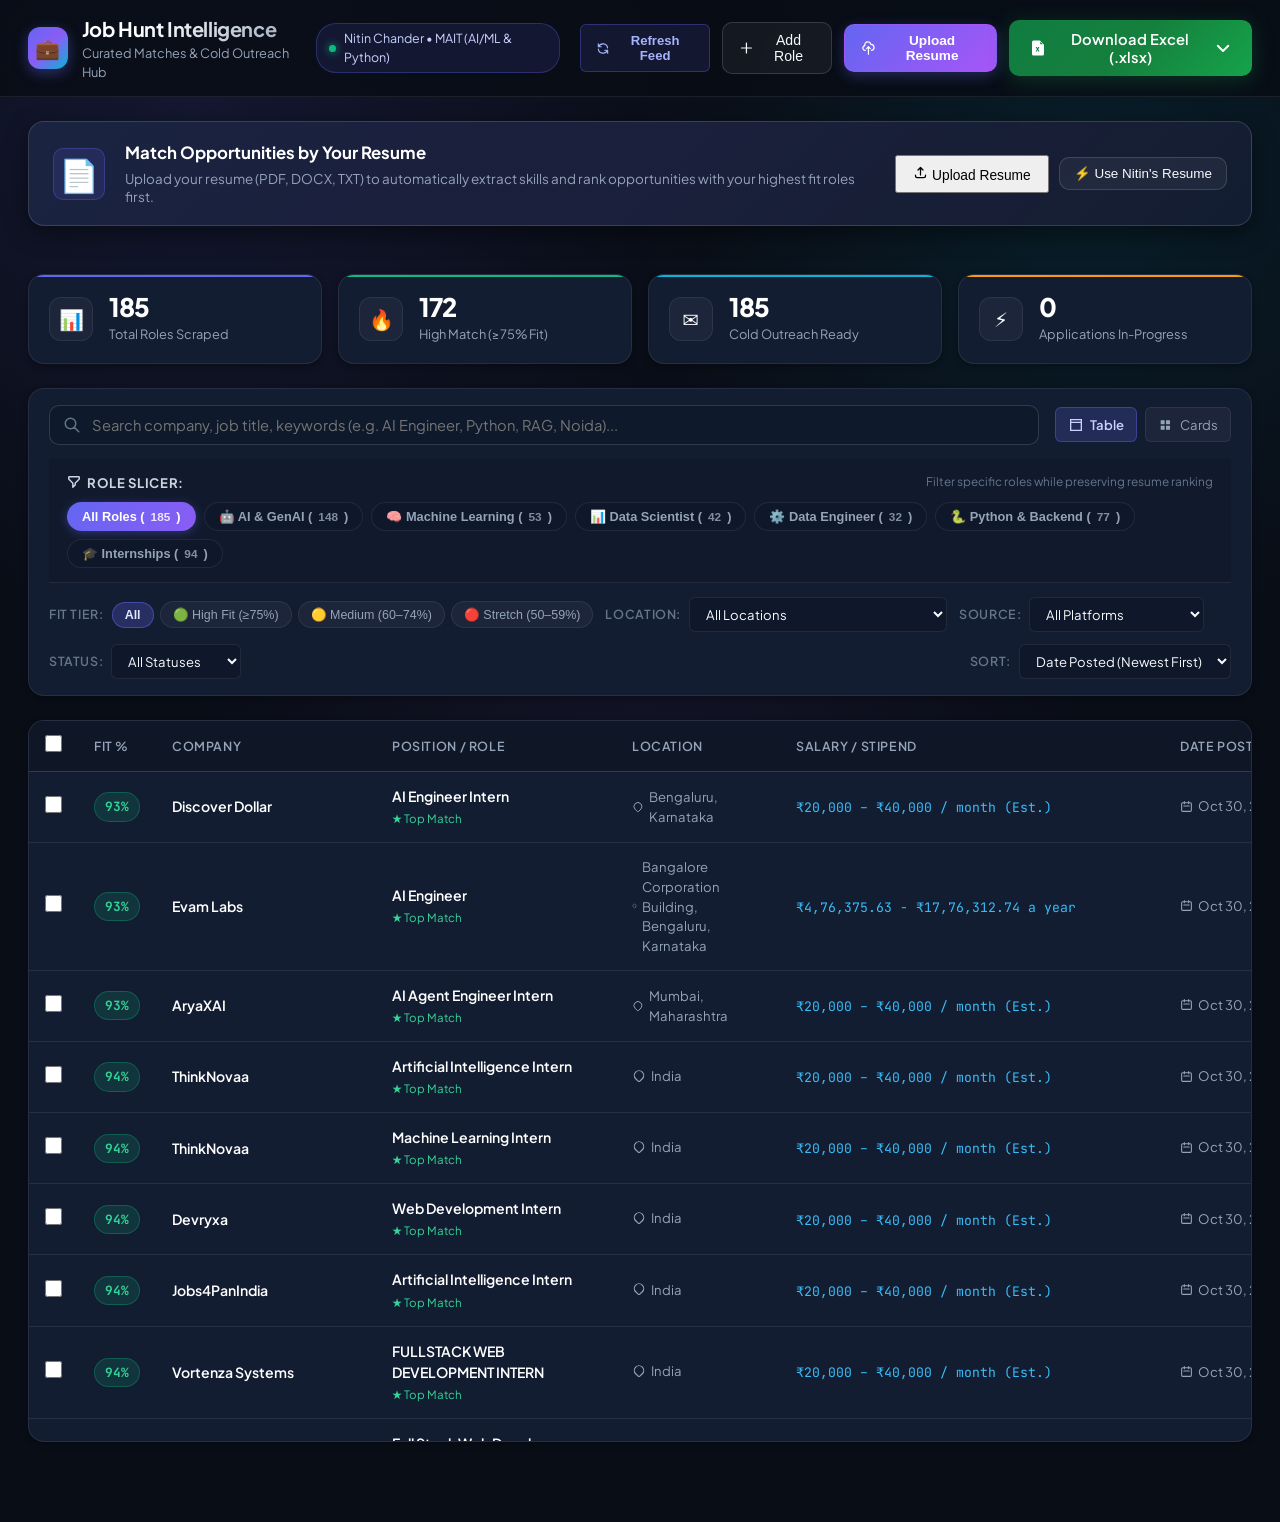
==== index.html @ 85d5dcd0 "Initial commit: Job Hunt Intelligence & Auto-Apply Platform with resume match ranking, multi-platfor" ====
<!DOCTYPE html>
<html lang="en">
<head>
  <meta charset="UTF-8">
  <meta name="viewport" content="width=device-width, initial-scale=1.0">
  <title>Job Hunt Intelligence & Company Excel Exporter | Nitin Chander</title>
  <meta name="description" content="AI-curated job application dashboard with personalized cold emails and one-click Excel (.xlsx) export.">
  <link rel="preconnect" href="https://fonts.googleapis.com">
  <link rel="preconnect" href="https://fonts.gstatic.com" crossorigin>
  <link href="https://fonts.googleapis.com/css2?family=JetBrains+Mono:wght@400;500;600&family=Plus+Jakarta+Sans:wght@400;500;600;700;800&display=swap" rel="stylesheet">
  <link rel="stylesheet" href="styles.css">
  <!-- Local SheetJS with CDN Fallback -->
  <script src="xlsx.full.min.js"></script>
  <script>
    if (typeof XLSX === 'undefined') {
      document.write('<script src="https://cdn.jsdelivr.net/npm/xlsx@0.18.5/dist/xlsx.full.min.js"><\/script>');
    }
  </script>
</head>
<body>

  <!-- Top App Navigation Bar -->
  <header class="app-header">
    <div class="header-container">
      <div class="brand-section">
        <div class="logo-icon">💼</div>
        <div class="brand-text">
          <h1>Job Hunt Intelligence</h1>
          <div class="brand-subtitle">Curated Matches & Cold Outreach Hub</div>
        </div>
        <div class="candidate-pill">
          <span class="dot"></span>
          <span>Nitin Chander • MAIT (AI/ML & Python)</span>
        </div>
      </div>

      <div class="header-actions">
        <!-- Live Refresh / Fetch New Jobs Button -->
        <button id="btnRefreshJobs" class="btn-refresh" title="Sync latest active jobs from LinkedIn, Indeed & Naukri">
          <svg width="15" height="15" viewBox="0 0 24 24" fill="none" stroke="currentColor" stroke-width="2">
            <path stroke-linecap="round" stroke-linejoin="round" d="M4 4v5h.582m15.356 2A8.001 8.001 0 004.582 9m0 0H9m11 11v-5h-.581m0 0a8.003 8.003 0 01-15.357-2m15.357 2H15" />
          </svg>
          <span>Refresh Feed</span>
        </button>

        <!-- Add New Company Button -->
        <button id="btnAddCompany" class="btn-secondary" title="Add a custom company to track">
          <svg width="16" height="16" fill="none" viewBox="0 0 24 24" stroke="currentColor">
            <path stroke-linecap="round" stroke-linejoin="round" stroke-width="2" d="M12 4v16m8-8H4"/>
          </svg>
          Add Role
        </button>

        <!-- Upload Resume Button -->
        <button id="btnHeaderUploadResume" class="btn-resume-upload" title="Upload your resume to rank opportunities by fit">
          <svg width="16" height="16" fill="none" viewBox="0 0 24 24" stroke="currentColor">
            <path stroke-linecap="round" stroke-linejoin="round" stroke-width="2" d="M7 16a4 4 0 01-.88-7.903A5 5 0 1115.9 6L16 6a5 5 0 011 9.9M15 13l-3-3m0 0l-3 3m3-3v12"/>
          </svg>
          <span>Upload Resume</span>
        </button>
        <input type="file" id="resumeFileInput" accept=".pdf,.docx,.txt" style="display: none;">

        <!-- Excel Export Dropdown Action -->
        <div class="dropdown-wrapper">
          <button id="btnExcelMain" class="btn-excel" title="Download company details in Excel">
            <svg viewBox="0 0 24 24" fill="currentColor">
              <path d="M14.5 2H6a2 2 0 0 0-2 2v16a2 2 0 0 0 2 2h12a2 2 0 0 0 2-2V7.5L14.5 2zM15 8V3.5L18.5 7H15v1zm-2.8 5.5l1.8 3h-1.6l-1-1.8-1 1.8H8.8l1.8-3-1.7-2.9h1.6l.9 1.7.9-1.7h1.6l-1.6 2.9z"/>
            </svg>
            <span>Download Excel (.xlsx)</span>
            <svg width="14" height="14" viewBox="0 0 24 24" fill="none" stroke="currentColor" stroke-width="2.5">
              <path stroke-linecap="round" stroke-linejoin="round" d="M19 9l-7 7-7-7"/>
            </svg>
          </button>
          <div id="exportDropdown" class="dropdown-menu">
            <button class="dropdown-item excel-item" id="exportAllExcel">
              <svg width="16" height="16" fill="#107c41" viewBox="0 0 24 24"><path d="M19 3H5c-1.1 0-2 .9-2 2v14c0 1.1.9 2 2 2h14c1.1 0 2-.9 2-2V5c0-1.1-.9-2-2-2zm-5 14H7v-2h7v2zm3-4H7v-2h10v2zm0-4H7V7h10v2z"/></svg>
              <span>Export All Companies (<strong id="dropdownAllCount">0</strong>)</span>
            </button>
            <button class="dropdown-item excel-item" id="exportFilteredExcel">
              <svg width="16" height="16" fill="#107c41" viewBox="0 0 24 24"><path d="M10 18h4v-2h-4v2zM3 6v2h18V6H3zm3 7h12v-2H6v2z"/></svg>
              <span>Export Filtered Results (<strong id="dropdownFilteredCount">0</strong>)</span>
            </button>
            <button class="dropdown-item excel-item" id="exportSelectedExcel" disabled style="opacity: 0.6;">
              <svg width="16" height="16" fill="#107c41" viewBox="0 0 24 24"><path d="M19 3H5c-1.1 0-2 .9-2 2v14c0 1.1.9 2 2 2h14c1.1 0 2-.9 2-2V5c0-1.1-.9-2-2-2zm-9 14l-5-5 1.41-1.41L10 14.17l7.59-7.59L19 8l-9 9z"/></svg>
              <span>Export Selected Rows (<strong id="dropdownSelectedCount">0</strong>)</span>
            </button>
            <div class="dropdown-divider"></div>
            <button class="dropdown-item" id="exportCsv">
              <svg width="16" height="16" fill="currentColor" viewBox="0 0 24 24"><path d="M14 2H6c-1.1 0-1.99.9-1.99 2L4 20c0 1.1.89 2 1.99 2H18c1.1 0 2-.9 2-2V8l-6-6zm2 16H8v-2h8v2zm0-4H8v-2h8v2zm-3-5V3.5L18.5 9H13z"/></svg>
              <span>Download CSV File (.csv)</span>
            </button>
            <button class="dropdown-item" id="copyJsonData">
              <svg width="16" height="16" fill="currentColor" viewBox="0 0 24 24"><path d="M16 1H4c-1.1 0-2 .9-2 2v14h2V3h12V1zm3 4H8c-1.1 0-2 .9-2 2v14c0 1.1.9 2 2 2h11c1.1 0 2-.9 2-2V7c0-1.1-.9-2-2-2zm0 16H8V7h11v14z"/></svg>
              <span>Copy Data as JSON</span>
            </button>
          </div>
        </div>
      </div>
    </div>
  </header>

  <!-- Main App Content -->
  <main class="main-container">

    <!-- Resume Match Hub & Ranking Card -->
    <section class="resume-hub-card" id="resumeHubCard">
      <!-- Inactive State -->
      <div class="resume-hub-inactive" id="resumeHubInactive">
        <div class="resume-hub-icon">📄</div>
        <div class="resume-hub-content">
          <div class="resume-hub-title">Match Opportunities by Your Resume</div>
          <div class="resume-hub-desc">Upload your resume (PDF, DOCX, TXT) to automatically extract skills and rank opportunities with your highest fit roles first.</div>
        </div>
        <div class="resume-hub-actions">
          <button id="btnHubUploadResume" class="btn-primary" style="padding: 8px 16px; font-size: 0.86rem;">
            <svg width="15" height="15" fill="none" viewBox="0 0 24 24" stroke="currentColor"><path stroke-linecap="round" stroke-linejoin="round" stroke-width="2" d="M4 16v1a3 3 0 003 3h10a3 3 0 003-3v-1m-4-8l-4-4m0 0L8 8m4-4v12"/></svg>
            <span>Upload Resume</span>
          </button>
          <button id="btnLoadDefaultResume" class="btn-secondary" style="padding: 8px 14px; font-size: 0.84rem;" title="Analyze using Nitin's default resume">
            <span>⚡ Use Nitin's Resume</span>
          </button>
        </div>
      </div>

      <!-- Active State (shown when resume is loaded) -->
      <div class="resume-hub-active" id="resumeHubActive" style="display: none;">
        <div class="resume-hub-active-top">
          <div class="resume-hub-badge">
            <span class="active-pulse"></span>
            <span>RANKED BY RESUME</span>
          </div>
          <div class="resume-hub-file-info">
            <span class="file-name" id="activeResumeName">Nitin_resume.pdf</span>
            <span class="file-meta" id="activeResumeMeta">• 30 skills matched • Top Fit: 98%</span>
          </div>
          <div class="resume-hub-active-actions">
            <button id="btnChangeResume" class="btn-secondary" style="padding: 5px 12px; font-size: 0.78rem;">
              🔄 Change Resume
            </button>
            <button id="btnResetResumeOrder" class="btn-secondary" style="padding: 5px 12px; font-size: 0.78rem;" title="Reset back to Date Posted sorting">
              ✕ Reset Order
            </button>
          </div>
        </div>
        <div class="resume-skills-cloud" id="activeResumeSkillsList">
          <!-- Skill pills rendered here dynamically -->
        </div>
      </div>
    </section>

    <!-- KPI Metric Cards -->
    <section class="stats-grid">
      <div class="stat-card indigo">
        <div class="stat-icon">📊</div>
        <div class="stat-info">
          <div class="stat-value" id="statTotalJobs">0</div>
          <div class="stat-label">Total Roles Scraped</div>
        </div>
      </div>
      <div class="stat-card emerald">
        <div class="stat-icon">🔥</div>
        <div class="stat-info">
          <div class="stat-value" id="statHighFit">0</div>
          <div class="stat-label">High Match (≥75% Fit)</div>
        </div>
      </div>
      <div class="stat-card cyan">
        <div class="stat-icon">✉️</div>
        <div class="stat-info">
          <div class="stat-value" id="statColdEmails">10</div>
          <div class="stat-label">Cold Outreach Ready</div>
        </div>
      </div>
      <div class="stat-card amber">
        <div class="stat-icon">⚡</div>
        <div class="stat-info">
          <div class="stat-value" id="statTracked">0</div>
          <div class="stat-label">Applications In-Progress</div>
        </div>
      </div>
    </section>

    <!-- Control & Search Panel -->
    <section class="control-panel">
      <!-- Search & Layout Switcher -->
      <div class="search-and-views">
        <div class="search-box">
          <svg class="search-icon" width="18" height="18" fill="none" viewBox="0 0 24 24" stroke="currentColor">
            <path stroke-linecap="round" stroke-linejoin="round" stroke-width="2" d="M21 21l-6-6m2-5a7 7 0 11-14 0 7 7 0 0114 0z"/>
          </svg>
          <input type="text" id="searchInput" class="search-input" placeholder="Search company, job title, keywords (e.g. AI Engineer, Python, RAG, Noida)...">
          <button id="searchClear" class="search-clear">✕</button>
        </div>

        <div class="view-toggles">
          <button id="viewTableBtn" class="view-btn active" title="Table View">
            <svg width="16" height="16" fill="currentColor" viewBox="0 0 24 24"><path d="M3 3h18v18H3V3zm16 16V9H5v10h14zm0-12V5H5v2h14z"/></svg>
            Table
          </button>
          <button id="viewGridBtn" class="view-btn" title="Card View">
            <svg width="16" height="16" fill="currentColor" viewBox="0 0 24 24"><path d="M4 11h6V5H4v6zm0 8h6v-6H4v6zm8 0h6v-6h-6v6zm0-14v6h6V5h-6z"/></svg>
            Cards
          </button>
        </div>
      </div>

      <!-- Role Slicer Section -->
      <div class="role-slicer-section">
        <div class="role-slicer-header">
          <div class="role-slicer-title">
            <svg width="14" height="14" fill="none" viewBox="0 0 24 24" stroke="currentColor"><path stroke-linecap="round" stroke-linejoin="round" stroke-width="2.5" d="M3 4a1 1 0 011-1h16a1 1 0 011 1v2.586a1 1 0 01-.293.707l-6.414 6.414a1 1 0 00-.293.707V17l-4 4v-6.586a1 1 0 00-.293-.707L3.293 7.293A1 1 0 013 6.586V4z"/></svg>
            <span>Role Slicer:</span>
          </div>
          <div class="role-slicer-subtitle">Filter specific roles while preserving resume ranking</div>
        </div>
        <div class="role-slicer-pills" id="roleSlicerPills">
          <button class="role-pill active" data-role="all">All Roles (<span class="count-num" id="slicerCountAll">185</span>)</button>
          <button class="role-pill" data-role="ai-genai">🤖 AI & GenAI (<span class="count-num" id="slicerCountAi">70</span>)</button>
          <button class="role-pill" data-role="ml">🧠 Machine Learning (<span class="count-num" id="slicerCountMl">48</span>)</button>
          <button class="role-pill" data-role="ds">📊 Data Scientist (<span class="count-num" id="slicerCountDs">30</span>)</button>
          <button class="role-pill" data-role="de">⚙️ Data Engineer (<span class="count-num" id="slicerCountDe">23</span>)</button>
          <button class="role-pill" data-role="backend">🐍 Python & Backend (<span class="count-num" id="slicerCountBackend">35</span>)</button>
          <button class="role-pill" data-role="intern">🎓 Internships (<span class="count-num" id="slicerCountIntern">95</span>)</button>
        </div>
      </div>

      <!-- Filters & Sorting Row -->
      <div class="filters-row">
        <!-- Fit Score Tier Filter -->
        <div class="filter-group">
          <span class="filter-label">Fit Tier:</span>
          <div class="filter-pills" id="tierFilterPills">
            <button class="pill-btn active" data-tier="all">All</button>
            <button class="pill-btn" data-tier="High">🟢 High Fit (≥75%)</button>
            <button class="pill-btn" data-tier="Medium">🟡 Medium (60–74%)</button>
            <button class="pill-btn" data-tier="Stretch">🔴 Stretch (50–59%)</button>
          </div>
        </div>

        <!-- Location Filter -->
        <div class="filter-group">
          <label for="locationFilter" class="filter-label">Location:</label>
          <select id="locationFilter" class="filter-select">
            <option value="all">All Locations</option>
            <option value="delhi">Delhi NCR (Noida/Gurgaon/Delhi)</option>
            <option value="bengaluru">Bengaluru</option>
            <option value="remote">Remote / Hybrid</option>
            <option value="hyderabad">Hyderabad</option>
            <option value="pune">Pune</option>
            <option value="mumbai">Mumbai</option>
          </select>
        </div>

        <!-- Platform Source Filter -->
        <div class="filter-group">
          <label for="sourceFilter" class="filter-label">Source:</label>
          <select id="sourceFilter" class="filter-select">
            <option value="all">All Platforms</option>
            <option value="LinkedIn">LinkedIn</option>
            <option value="Indeed">Indeed</option>
            <option value="Naukri">Naukri</option>
            <option value="Direct">Direct / Career Portal</option>
          </select>
        </div>

        <!-- Application Status Filter -->
        <div class="filter-group">
          <label for="statusFilter" class="filter-label">Status:</label>
          <select id="statusFilter" class="filter-select">
            <option value="all">All Statuses</option>
            <option value="Not Applied">Not Applied</option>
            <option value="Cold Emailed">Cold Emailed</option>
            <option value="Applied">Applied</option>
            <option value="Interviewing">Interviewing</option>
            <option value="Offer">Offer</option>
          </select>
        </div>

        <!-- Sort Option -->
        <div class="filter-group" style="margin-left: auto;">
          <label for="sortSelect" class="filter-label">Sort:</label>
          <select id="sortSelect" class="filter-select">
            <option value="date-desc" selected>Date Posted (Newest First)</option>
            <option value="date-asc">Date Posted (Oldest First)</option>
            <option value="fit-desc">Highest Fit % First</option>
            <option value="fit-asc">Lowest Fit %</option>
            <option value="company-asc">Company Name (A-Z)</option>
            <option value="title-asc">Role Title (A-Z)</option>
          </select>
        </div>
      </div>
    </section>

    <!-- Selection Action Floating Bar -->
    <section id="selectionBar" class="selection-bar">
      <div>
        <strong id="selectedCounter">0</strong> companies selected
      </div>
      <div class="selection-actions">
        <button id="btnExportSelected" class="btn-excel" style="padding: 6px 14px; font-size: 0.82rem;">
          📥 Download Selected as Excel
        </button>
        <button id="btnBulkStatus" class="btn-secondary" style="padding: 6px 14px; font-size: 0.82rem;">
          Mark as Cold Emailed
        </button>
        <button id="btnDeselectAll" class="btn-secondary" style="padding: 6px 14px; font-size: 0.82rem;">
          Deselect All
        </button>
      </div>
    </section>

    <!-- Table View -->
    <section id="tableViewSection" class="table-wrapper">
      <div class="table-scroll">
        <table class="jobs-table">
          <thead>
            <tr>
              <th class="col-check">
                <input type="checkbox" id="selectAllCheckbox" class="custom-checkbox" title="Select all visible">
              </th>
              <th class="col-score">Fit %</th>
              <th class="col-company">Company</th>
              <th class="col-role">Position / Role</th>
              <th class="col-location">Location</th>
              <th class="col-salary">Salary / Stipend</th>
              <th class="col-date">Date Posted</th>
              <th class="col-status">Status</th>
              <th class="col-actions">Actions & Outreach</th>
            </tr>
          </thead>
          <tbody id="jobsTableBody">
            <!-- Dynamically populated via JS -->
          </tbody>
        </table>
      </div>
    </section>

    <!-- Cards Grid View -->
    <section id="cardsViewSection" class="cards-grid">
      <!-- Dynamically populated via JS -->
    </section>

    <!-- Empty State Message -->
    <div id="emptyState" class="empty-state" style="display: none;">
      <svg fill="none" viewBox="0 0 24 24" stroke="currentColor">
        <path stroke-linecap="round" stroke-linejoin="round" stroke-width="1.5" d="M9.172 16.172a4 4 0 015.656 0M9 10h.01M15 10h.01M21 12a9 9 0 11-18 0 9 9 0 0118 0z" />
      </svg>
      <h3>No companies match your filters</h3>
      <p>Try resetting the search keywords or adjusting the filter pills above.</p>
    </div>

  </main>

  <!-- Job & Cold Email Detail Modal Drawer -->
  <div id="detailModal" class="modal-overlay">
    <div class="modal-dialog">
      <div class="modal-header">
        <div class="modal-header-info">
          <h2 id="modalCompanyName">Company Name</h2>
          <p id="modalRoleTitle">Role Title • Location</p>
        </div>
        <button id="modalCloseBtn" class="btn-close" title="Close">✕</button>
      </div>

      <div class="modal-tabs">
        <button class="modal-tab-btn active" data-tab="overview">Overview & Fit</button>
        <button class="modal-tab-btn" data-tab="email">Cold Email Outreach</button>
        <button class="modal-tab-btn" data-tab="desc">Full Description</button>
        <button class="modal-tab-btn" data-tab="notes">Tracker & Notes</button>
      </div>

      <div class="modal-body">
        <!-- Overview Tab -->
        <div id="tabOverview" class="tab-pane active">
          <div style="display: flex; gap: 16px; margin-bottom: 20px; flex-wrap: wrap;">
            <div style="flex: 1; min-width: 200px; background: rgba(255,255,255,0.03); border: 1px solid var(--border-subtle); border-radius: 10px; padding: 14px;">
              <div style="font-size: 0.75rem; color: var(--text-dim); text-transform: uppercase;">Match Probability</div>
              <div id="modalFitScore" style="font-size: 1.5rem; font-weight: 800; color: #34d399; margin-top: 4px;">94% Fit</div>
              <div id="modalFitTier" style="font-size: 0.8rem; color: var(--text-muted);">High Probability Role</div>
            </div>
            <div style="flex: 1; min-width: 200px; background: rgba(255,255,255,0.03); border: 1px solid var(--border-subtle); border-radius: 10px; padding: 14px;">
              <div style="font-size: 0.75rem; color: var(--text-dim); text-transform: uppercase;">Salary / Stipend</div>
              <div id="modalSalary" style="font-size: 1.1rem; font-weight: 700; color: #38bdf8; margin-top: 4px; font-family: var(--font-mono);">₹25k - ₹40k/mo</div>
              <div style="display: flex; gap: 8px; margin-top: 4px; align-items: center; flex-wrap: wrap;">
                <span id="modalSource" style="font-size: 0.8rem; color: var(--text-muted);">Source: Indeed</span>
                <span style="font-size: 0.8rem; color: var(--text-dim);">•</span>
                <span id="modalPostedDate" style="font-size: 0.8rem; color: var(--text-muted);">Posted: Oct 9, 2026</span>
              </div>
            </div>
            <div id="modalOverviewContactCard" style="flex: 1; min-width: 220px; background: rgba(255,255,255,0.03); border: 1px solid var(--border-subtle); border-radius: 10px; padding: 14px;">
              <div style="font-size: 0.75rem; color: var(--text-dim); text-transform: uppercase;">Target Recruiter / Contact</div>
              <div id="modalOverviewContactName" style="font-size: 0.95rem; font-weight: 700; color: #fff; margin-top: 4px;">Founder / Talent Lead</div>
              <div style="display: flex; gap: 8px; align-items: center; margin-top: 6px; flex-wrap: wrap;">
                <a id="modalOverviewEmail" href="#" class="contact-badge contact-email-badge" title="Send email">✉ Email</a>
                <a id="modalOverviewCompanyLinkedIn" href="#" target="_blank" rel="noopener noreferrer" class="contact-badge contact-company-badge" title="Company LinkedIn"><span>Company LinkedIn</span></a>
                <a id="modalOverviewRecruiterLinkedIn" href="#" target="_blank" rel="noopener noreferrer" class="contact-badge contact-recruiter-search-badge" title="Recruiter LinkedIn"><span>Find Recruiter</span></a>
                <a id="modalOverviewLinkedIn" href="#" target="_blank" rel="noopener noreferrer" style="display: none;"></a>
              </div>
            </div>
          </div>

          <div style="margin-bottom: 20px;">
            <h4 style="font-size: 0.9rem; color: #fff; margin-bottom: 8px;">Why It's a Strong Fit for Nitin:</h4>
            <div id="modalRationale" style="background: rgba(99, 102, 241, 0.08); border-left: 3px solid var(--accent-indigo); padding: 12px 16px; border-radius: 6px; font-size: 0.88rem; line-height: 1.5; color: #cbd5e1;">
              Match details...
            </div>
          </div>

          <div style="display: flex; gap: 12px; margin-top: 24px;">
            <a id="modalApplyLink" href="#" target="_blank" class="btn-excel" style="background: var(--gradient-brand); text-decoration: none;">
              <span>Open Direct Application Link</span>
              <svg width="16" height="16" fill="none" viewBox="0 0 24 24" stroke="currentColor">
                <path stroke-linecap="round" stroke-linejoin="round" stroke-width="2" d="M10 6H6a2 2 0 00-2 2v10a2 2 0 002 2h10a2 2 0 002-2v-4M14 4h6m0 0v6m0-6L10 14"/>
              </svg>
            </a>
            <button id="modalSwitchToEmailBtn" class="btn-secondary">
              ✉️ View Cold Email Pitch
            </button>
          </div>
        </div>

        <!-- Cold Email Tab -->
        <div id="tabEmail" class="tab-pane" style="display: none;">
          <!-- Recruiter & Founder Direct Contact Info -->
          <div style="background: rgba(99, 102, 241, 0.1); border: 1px solid rgba(99, 102, 241, 0.25); border-radius: 8px; padding: 12px 16px; margin-bottom: 16px; display: flex; align-items: center; justify-content: space-between; flex-wrap: wrap; gap: 10px;">
            <div>
              <div style="font-size: 0.72rem; text-transform: uppercase; color: var(--text-dim); font-weight: 700; letter-spacing: 0.05em;">Target Recruiter / Founder</div>
              <div id="modalRecruiterName" style="font-weight: 700; color: #fff; font-size: 0.95rem; margin-top: 2px;">Founder / Talent Lead</div>
              <a id="modalContactEmail" href="#" class="modal-contact-link" title="Click to send email">careers@company.com</a>
            </div>
            <div style="display: flex; gap: 8px; flex-wrap: wrap;">
              <a id="modalCompanyLinkedIn" href="#" target="_blank" rel="noopener noreferrer" class="btn-secondary" style="font-size: 0.78rem; padding: 6px 12px; text-decoration: none;">
                <span>Company LinkedIn</span>
                <svg width="12" height="12" fill="none" viewBox="0 0 24 24" stroke="currentColor"><path stroke-linecap="round" stroke-linejoin="round" stroke-width="2" d="M10 6H6a2 2 0 00-2 2v10a2 2 0 002 2h10a2 2 0 002-2v-4M14 4h6m0 0v6m0-6L10 14"/></svg>
              </a>
              <a id="modalRecruiterLinkedIn" href="#" target="_blank" rel="noopener noreferrer" class="btn-secondary" style="font-size: 0.78rem; padding: 6px 12px; text-decoration: none;">
                <span>Find Recruiter</span>
                <svg width="12" height="12" fill="none" viewBox="0 0 24 24" stroke="currentColor"><circle cx="11" cy="11" r="8"></circle><line x1="21" y1="21" x2="16.65" y2="16.65"></line></svg>
              </a>
              <button id="btnCopyContactEmail" type="button" class="btn-secondary" style="font-size: 0.78rem; padding: 6px 12px;">Copy Email</button>
            </div>
          </div>

          <div style="margin-bottom: 12px; font-size: 0.84rem; color: var(--text-muted);">
            <strong style="color: #67e8f9;">Outreach Angle:</strong> <span id="modalEmailAngle">Demonstrated RAG & Python backend experience.</span>
          </div>

          <div class="email-box">
            <div class="email-field">
              <span class="email-label">Email Subject</span>
              <div id="modalEmailSubject" class="email-subject">Application Subject</div>
            </div>
            <div class="email-field">
              <span class="email-label">Personalized Email Body</span>
              <div id="modalEmailBody" class="email-body">Email body text...</div>
            </div>
          </div>

          <div class="email-actions">
            <button id="btnCopyEmail" class="btn-excel" style="background: var(--gradient-brand);">
              <svg width="16" height="16" fill="none" viewBox="0 0 24 24" stroke="currentColor">
                <path stroke-linecap="round" stroke-linejoin="round" stroke-width="2" d="M8 5H6a2 2 0 00-2 2v12a2 2 0 002 2h10a2 2 0 002-2v-1M8 5a2 2 0 002 2h2a2 2 0 002-2M8 5a2 2 0 012-2h2a2 2 0 012 2m0 0h2a2 2 0 012 2v3m2 4H10m0 0l3-3m-3 3l3 3"/>
              </svg>
              <span>Copy Full Email to Clipboard</span>
            </button>

            <a id="btnMailto" href="#" class="btn-secondary" style="text-decoration: none;">
              <svg width="16" height="16" fill="none" viewBox="0 0 24 24" stroke="currentColor">
                <path stroke-linecap="round" stroke-linejoin="round" stroke-width="2" d="M3 8l7.89 5.26a2 2 0 002.22 0L21 8M5 19h14a2 2 0 002-2V7a2 2 0 00-2-2H5a2 2 0 00-2 2v10a2 2 0 002 2z"/>
              </svg>
              <span>Open in Mail App</span>
            </a>
          </div>
        </div>

        <!-- Full Description Tab -->
        <div id="tabDesc" class="tab-pane" style="display: none;">
          <div id="modalFullDesc" style="background: rgba(0,0,0,0.3); padding: 18px; border-radius: 8px; border: 1px solid var(--border-subtle); font-size: 0.88rem; line-height: 1.6; color: #cbd5e1; white-space: pre-wrap; max-height: 400px; overflow-y: auto;">
            Job description goes here...
          </div>
        </div>

        <!-- Tracker & Notes Tab -->
        <div id="tabNotes" class="tab-pane" style="display: none;">
          <div style="display: flex; flex-direction: column; gap: 16px;">
            <div>
              <label style="display: block; font-size: 0.8rem; text-transform: uppercase; color: var(--text-dim); margin-bottom: 6px; font-weight: 600;">Application Status</label>
              <select id="modalStatusSelect" class="filter-select" style="width: 100%; max-width: 280px; padding: 10px;">
                <option value="Not Applied">Not Applied</option>
                <option value="Cold Emailed">Cold Emailed</option>
                <option value="Applied">Applied</option>
                <option value="Interviewing">Interviewing</option>
                <option value="Offer">Offer Received</option>
                <option value="Rejected">Archived / Rejected</option>
              </select>
            </div>

            <div>
              <label style="display: block; font-size: 0.8rem; text-transform: uppercase; color: var(--text-dim); margin-bottom: 6px; font-weight: 600;">Personal Notes & Interview Log</label>
              <textarea id="modalNotesText" class="search-input" rows="5" placeholder="Add contact names, interview rounds, salary discussion, dates, or notes (auto-saved locally)..." style="width: 100%; resize: vertical;"></textarea>
            </div>

            <button id="btnSaveNotes" class="btn-excel" style="align-self: flex-start;">
              💾 Save Notes & Status
            </button>
          </div>
        </div>

      </div>
    </div>
  </div>

  <!-- Add Custom Role Modal -->
  <div id="addCompanyModal" class="modal-overlay">
    <div class="modal-dialog" style="max-width: 580px;">
      <div class="modal-header">
        <div class="modal-header-info">
          <h2>Add New Company / Job</h2>
          <p>Track additional roles and export them in your Excel sheet</p>
        </div>
        <button id="addModalCloseBtn" class="btn-close">✕</button>
      </div>
      <form id="addJobForm" class="modal-body" style="gap: 14px;">
        <div>
          <label style="display: block; font-size: 0.8rem; color: var(--text-muted); margin-bottom: 4px;">Company Name *</label>
          <input type="text" id="newCompany" class="search-input" required placeholder="e.g. OpenAI, Google, DeepMind">
        </div>
        <div>
          <label style="display: block; font-size: 0.8rem; color: var(--text-muted); margin-bottom: 4px;">Role Title *</label>
          <input type="text" id="newTitle" class="search-input" required placeholder="e.g. Generative AI Engineer Intern">
        </div>
        <div style="display: flex; gap: 12px;">
          <div style="flex: 1;">
            <label style="display: block; font-size: 0.8rem; color: var(--text-muted); margin-bottom: 4px;">Location</label>
            <input type="text" id="newLocation" class="search-input" placeholder="e.g. Bengaluru, Karnataka or Remote">
          </div>
          <div style="flex: 1;">
            <label style="display: block; font-size: 0.8rem; color: var(--text-muted); margin-bottom: 4px;">Estimated Salary / Stipend</label>
            <input type="text" id="newSalary" class="search-input" placeholder="e.g. ₹30,000 / month">
          </div>
        </div>
        <div style="display: flex; gap: 12px;">
          <div style="flex: 1;">
            <label style="display: block; font-size: 0.8rem; color: var(--text-muted); margin-bottom: 4px;">Application Link</label>
            <input type="url" id="newLink" class="search-input" placeholder="https://...">
          </div>
          <div style="width: 120px;">
            <label style="display: block; font-size: 0.8rem; color: var(--text-muted); margin-bottom: 4px;">Fit Score %</label>
            <input type="number" id="newFit" class="search-input" min="0" max="100" value="85">
          </div>
        </div>
        <div>
          <label style="display: block; font-size: 0.8rem; color: var(--text-muted); margin-bottom: 4px;">Description / Notes</label>
          <textarea id="newDesc" class="search-input" rows="3" placeholder="Brief job description or notes..."></textarea>
        </div>
        <div style="display: flex; justify-content: flex-end; gap: 10px; margin-top: 10px;">
          <button type="button" id="btnAddCancel" class="btn-secondary">Cancel</button>
          <button type="submit" class="btn-excel">Save Role</button>
        </div>
      </form>
    </div>
  </div>

  <!-- Toast Container -->
  <div id="toastContainer" class="toast-container"></div>

  <!-- Application Logic & Data -->
  <script src="incoming_pool.js?v=20261029_5"></script>
  <script src="jobs_data.js?v=20261029_5"></script>
  <script src="app.js?v=20261029_5"></script>
  <!-- Auto-Apply Feature Module (additive — does not modify app.js) -->
  <script src="apply_auto.js?v=20261029_5"></script>
</body>
</html>
---- styles.css ----
/* Modern Glassmorphic Design System for Job Hunt Intelligence */
:root {
  --bg-primary: #090d16;
  --bg-surface: #0f172a;
  --bg-card: #131d31;
  --bg-card-hover: #1a2742;
  --bg-glass: rgba(19, 29, 49, 0.75);
  --bg-glass-input: rgba(15, 23, 42, 0.65);
  
  --border-subtle: rgba(255, 255, 255, 0.08);
  --border-medium: rgba(255, 255, 255, 0.14);
  --border-focus: #6366f1;
  --border-glow: rgba(99, 102, 241, 0.35);

  --text-main: #f8fafc;
  --text-muted: #94a3b8;
  --text-dim: #64748b;
  
  --accent-cyan: #06b6d4;
  --accent-indigo: #6366f1;
  --accent-purple: #8b5cf6;
  --accent-emerald: #10b981;
  --accent-amber: #f59e0b;
  --accent-rose: #f43f5e;

  --gradient-brand: linear-gradient(135deg, #6366f1 0%, #8b5cf6 50%, #06b6d4 100%);
  --gradient-excel: linear-gradient(135deg, #107c41 0%, #15803d 50%, #16a34a 100%);
  --gradient-card: linear-gradient(180deg, rgba(255, 255, 255, 0.03) 0%, rgba(255, 255, 255, 0) 100%);

  --radius-sm: 6px;
  --radius-md: 10px;
  --radius-lg: 16px;
  --radius-xl: 22px;
  
  --shadow-sm: 0 2px 6px rgba(0, 0, 0, 0.3);
  --shadow-md: 0 8px 24px rgba(0, 0, 0, 0.45);
  --shadow-lg: 0 20px 40px rgba(0, 0, 0, 0.6);
  --shadow-glow: 0 0 24px rgba(99, 102, 241, 0.25);
  --shadow-excel: 0 4px 20px rgba(16, 124, 65, 0.35);

  --font-sans: 'Plus Jakarta Sans', system-ui, -apple-system, sans-serif;
  --font-mono: 'JetBrains Mono', Consolas, monospace;
}

* {
  box-sizing: border-box;
  margin: 0;
  padding: 0;
}

body {
  font-family: var(--font-sans);
  background-color: var(--bg-primary);
  color: var(--text-main);
  min-height: 100vh;
  line-height: 1.5;
  background-image: 
    radial-gradient(circle at 15% 10%, rgba(99, 102, 241, 0.12) 0%, transparent 40%),
    radial-gradient(circle at 85% 20%, rgba(6, 182, 212, 0.1) 0%, transparent 35%),
    radial-gradient(circle at 50% 90%, rgba(139, 92, 246, 0.08) 0%, transparent 45%);
  background-attachment: fixed;
  overflow-x: hidden;
}

/* Custom Scrollbar */
::-webkit-scrollbar {
  width: 8px;
  height: 8px;
}
::-webkit-scrollbar-track {
  background: var(--bg-primary);
}
::-webkit-scrollbar-thumb {
  background: #25334e;
  border-radius: 4px;
}
::-webkit-scrollbar-thumb:hover {
  background: #334468;
}

/* App Header */
.app-header {
  position: sticky;
  top: 0;
  z-index: 100;
  background: rgba(9, 13, 22, 0.85);
  backdrop-filter: blur(16px);
  -webkit-backdrop-filter: blur(16px);
  border-bottom: 1px solid var(--border-subtle);
  padding: 14px 28px;
}

.header-container {
  max-width: 1440px;
  margin: 0 auto;
  display: flex;
  align-items: center;
  justify-content: space-between;
  gap: 20px;
}

.brand-section {
  display: flex;
  align-items: center;
  gap: 14px;
}

.logo-icon {
  width: 42px;
  height: 42px;
  border-radius: 12px;
  background: var(--gradient-brand);
  display: flex;
  align-items: center;
  justify-content: center;
  box-shadow: 0 4px 14px rgba(99, 102, 241, 0.4);
  color: #fff;
  font-size: 20px;
  font-weight: 800;
}

.brand-text h1 {
  font-size: 1.25rem;
  font-weight: 700;
  letter-spacing: -0.02em;
  background: linear-gradient(135deg, #fff 30%, #94a3b8 100%);
  -webkit-background-clip: text;
  -webkit-text-fill-color: transparent;
}

.brand-subtitle {
  font-size: 0.8rem;
  color: var(--text-muted);
}

.candidate-pill {
  display: inline-flex;
  align-items: center;
  gap: 8px;
  background: rgba(99, 102, 241, 0.12);
  border: 1px solid rgba(99, 102, 241, 0.3);
  padding: 5px 12px;
  border-radius: 20px;
  font-size: 0.78rem;
  color: #c7d2fe;
}
.candidate-pill .dot {
  width: 7px;
  height: 7px;
  border-radius: 50%;
  background: #10b981;
  box-shadow: 0 0 8px #10b981;
}

.header-actions {
  display: flex;
  align-items: center;
  gap: 12px;
}

/* Primary Excel Download Button */
.btn-excel {
  display: inline-flex;
  align-items: center;
  gap: 10px;
  background: var(--gradient-excel);
  color: #ffffff;
  border: none;
  padding: 10px 20px;
  border-radius: var(--radius-md);
  font-size: 0.92rem;
  font-weight: 600;
  font-family: inherit;
  cursor: pointer;
  transition: all 0.2s cubic-bezier(0.16, 1, 0.3, 1);
  box-shadow: var(--shadow-excel);
  position: relative;
}
.btn-excel:hover {
  transform: translateY(-2px);
  box-shadow: 0 6px 24px rgba(16, 124, 65, 0.5);
  filter: brightness(1.1);
}
.btn-excel:active {
  transform: translateY(0);
}
.btn-excel svg {
  width: 18px;
  height: 18px;
  flex-shrink: 0;
}

/* Secondary Buttons */
.btn-secondary {
  display: inline-flex;
  align-items: center;
  gap: 8px;
  background: rgba(255, 255, 255, 0.05);
  border: 1px solid var(--border-medium);
  color: var(--text-main);
  padding: 9px 16px;
  border-radius: var(--radius-md);
  font-size: 0.88rem;
  font-weight: 500;
  cursor: pointer;
  transition: all 0.2s;
}
.btn-secondary:hover {
  background: rgba(255, 255, 255, 0.1);
  border-color: rgba(255, 255, 255, 0.25);
  color: #fff;
}

/* Dropdown Menu for Exports */
.dropdown-wrapper {
  position: relative;
  display: inline-block;
}
.dropdown-menu {
  position: absolute;
  top: calc(100% + 8px);
  right: 0;
  min-width: 230px;
  background: var(--bg-card);
  border: 1px solid var(--border-medium);
  border-radius: var(--radius-md);
  padding: 8px;
  box-shadow: var(--shadow-lg);
  display: none;
  flex-direction: column;
  gap: 4px;
  z-index: 150;
  backdrop-filter: blur(20px);
}
.dropdown-menu.show {
  display: flex;
  animation: dropIn 0.15s ease forwards;
}
@keyframes dropIn {
  from { opacity: 0; transform: translateY(-6px); }
  to { opacity: 1; transform: translateY(0); }
}
.dropdown-item {
  display: flex;
  align-items: center;
  gap: 10px;
  padding: 9px 12px;
  border-radius: var(--radius-sm);
  background: transparent;
  border: none;
  color: var(--text-main);
  font-size: 0.85rem;
  cursor: pointer;
  text-align: left;
  width: 100%;
  transition: background 0.15s;
}
.dropdown-item:hover {
  background: rgba(99, 102, 241, 0.15);
  color: #fff;
}
.dropdown-item.excel-item:hover {
  background: rgba(16, 124, 65, 0.2);
}
.dropdown-divider {
  height: 1px;
  background: var(--border-subtle);
  margin: 4px 0;
}

/* Main Container */
.main-container {
  max-width: 1440px;
  margin: 0 auto;
  padding: 24px 28px 80px;
  display: flex;
  flex-direction: column;
  gap: 24px;
}

/* Stats Overview Bar */
.stats-grid {
  display: grid;
  grid-template-columns: repeat(auto-fit, minmax(210px, 1fr));
  gap: 16px;
}

.stat-card {
  background: var(--bg-card);
  border: 1px solid var(--border-subtle);
  border-radius: var(--radius-lg);
  padding: 18px 20px;
  display: flex;
  align-items: center;
  gap: 16px;
  box-shadow: var(--shadow-sm);
  position: relative;
  overflow: hidden;
  transition: transform 0.2s, border-color 0.2s;
}
.stat-card:hover {
  transform: translateY(-2px);
  border-color: var(--border-medium);
}
.stat-card::before {
  content: '';
  position: absolute;
  top: 0;
  left: 0;
  right: 0;
  height: 2px;
  background: var(--stat-accent, var(--gradient-brand));
}
.stat-icon {
  width: 44px;
  height: 44px;
  border-radius: 12px;
  background: rgba(255, 255, 255, 0.04);
  border: 1px solid var(--border-subtle);
  display: flex;
  align-items: center;
  justify-content: center;
  font-size: 20px;
  flex-shrink: 0;
}
.stat-info .stat-value {
  font-size: 1.6rem;
  font-weight: 800;
  letter-spacing: -0.03em;
  color: #fff;
  line-height: 1.1;
}
.stat-info .stat-label {
  font-size: 0.8rem;
  color: var(--text-muted);
  margin-top: 4px;
}
.stat-card.emerald { --stat-accent: #10b981; }
.stat-card.cyan { --stat-accent: #06b6d4; }
.stat-card.indigo { --stat-accent: #6366f1; }
.stat-card.amber { --stat-accent: #f59e0b; }

/* Control & Filter Bar */
.control-panel {
  background: var(--bg-card);
  border: 1px solid var(--border-subtle);
  border-radius: var(--radius-lg);
  padding: 16px 20px;
  box-shadow: var(--shadow-sm);
  display: flex;
  flex-direction: column;
  gap: 14px;
}

.search-and-views {
  display: flex;
  align-items: center;
  justify-content: space-between;
  gap: 16px;
  flex-wrap: wrap;
}

.search-box {
  position: relative;
  flex: 1;
  min-width: 280px;
}
.search-icon {
  position: absolute;
  left: 14px;
  top: 50%;
  transform: translateY(-50%);
  color: var(--text-dim);
  pointer-events: none;
}
.search-input {
  width: 100%;
  background: var(--bg-glass-input);
  border: 1px solid var(--border-medium);
  border-radius: var(--radius-md);
  padding: 10px 14px 10px 42px;
  color: #fff;
  font-family: inherit;
  font-size: 0.92rem;
  transition: all 0.2s;
}
.search-input:focus {
  outline: none;
  border-color: var(--border-focus);
  box-shadow: 0 0 0 3px rgba(99, 102, 241, 0.2);
}
.search-clear {
  position: absolute;
  right: 12px;
  top: 50%;
  transform: translateY(-50%);
  background: none;
  border: none;
  color: var(--text-dim);
  cursor: pointer;
  font-size: 14px;
  display: none;
}
.search-clear:hover { color: #fff; }

.view-toggles {
  display: flex;
  align-items: center;
  gap: 8px;
}

.view-btn {
  background: rgba(255, 255, 255, 0.04);
  border: 1px solid var(--border-subtle);
  color: var(--text-muted);
  padding: 8px 12px;
  border-radius: var(--radius-sm);
  cursor: pointer;
  display: inline-flex;
  align-items: center;
  gap: 6px;
  font-size: 0.82rem;
  font-family: inherit;
  transition: all 0.15s;
}
.view-btn:hover {
  color: #fff;
  background: rgba(255, 255, 255, 0.08);
}
.view-btn.active {
  background: rgba(99, 102, 241, 0.2);
  border-color: rgba(99, 102, 241, 0.4);
  color: #c7d2fe;
  font-weight: 600;
}

/* Filters Row */
.filters-row {
  display: flex;
  align-items: center;
  gap: 12px;
  flex-wrap: wrap;
}

.filter-group {
  display: flex;
  align-items: center;
  gap: 8px;
}

.filter-label {
  font-size: 0.78rem;
  text-transform: uppercase;
  letter-spacing: 0.05em;
  color: var(--text-dim);
  font-weight: 600;
}

.filter-select {
  background: var(--bg-surface);
  border: 1px solid var(--border-subtle);
  border-radius: var(--radius-sm);
  color: var(--text-main);
  padding: 7px 12px;
  font-size: 0.82rem;
  font-family: inherit;
  cursor: pointer;
  outline: none;
  transition: border-color 0.15s;
}
.filter-select:focus {
  border-color: var(--border-focus);
}

.filter-pills {
  display: flex;
  align-items: center;
  gap: 6px;
  flex-wrap: wrap;
}

.pill-btn {
  background: rgba(255, 255, 255, 0.04);
  border: 1px solid var(--border-subtle);
  color: var(--text-muted);
  padding: 5px 12px;
  border-radius: 20px;
  font-size: 0.78rem;
  cursor: pointer;
  transition: all 0.15s;
}
.pill-btn:hover {
  background: rgba(255, 255, 255, 0.08);
  color: #fff;
}
.pill-btn.active {
  background: rgba(99, 102, 241, 0.25);
  border-color: rgba(99, 102, 241, 0.5);
  color: #e0e7ff;
  font-weight: 600;
}

/* Bulk Selection & Summary Bar */
.selection-bar {
  display: flex;
  align-items: center;
  justify-content: space-between;
  background: rgba(99, 102, 241, 0.08);
  border: 1px dashed rgba(99, 102, 241, 0.3);
  padding: 10px 18px;
  border-radius: var(--radius-md);
  font-size: 0.84rem;
  display: none;
}
.selection-bar.active {
  display: flex;
  animation: fadeIn 0.2s ease;
}
@keyframes fadeIn {
  from { opacity: 0; }
  to { opacity: 1; }
}
.selection-actions {
  display: flex;
  align-items: center;
  gap: 10px;
}

/* Interactive Table Styles */
.table-wrapper {
  background: var(--bg-card);
  border: 1px solid var(--border-subtle);
  border-radius: var(--radius-lg);
  overflow: hidden;
  box-shadow: var(--shadow-sm);
  position: relative;
}

.table-scroll {
  overflow-x: auto;
  max-height: 720px;
}

.jobs-table {
  width: 100%;
  border-collapse: collapse;
  text-align: left;
  font-size: 0.88rem;
}

.jobs-table th {
  background: #0f1626;
  color: var(--text-muted);
  font-weight: 600;
  font-size: 0.78rem;
  text-transform: uppercase;
  letter-spacing: 0.05em;
  padding: 14px 16px;
  border-bottom: 1px solid var(--border-medium);
  position: sticky;
  top: 0;
  z-index: 10;
  white-space: nowrap;
}

.jobs-table td {
  padding: 14px 16px;
  border-bottom: 1px solid var(--border-subtle);
  vertical-align: middle;
  transition: background 0.15s;
}

.jobs-table tr:hover td {
  background: rgba(255, 255, 255, 0.02);
}

.jobs-table tr.selected td {
  background: rgba(99, 102, 241, 0.07);
}

/* Table Column Enhancements */
.col-check { width: 44px; text-align: center; }
.col-score { width: 90px; }
.col-company { min-width: 220px; }
.col-role { min-width: 240px; }
.col-location { min-width: 160px; }
.col-salary { min-width: 170px; }
.col-date { min-width: 175px; }
.col-status { min-width: 140px; }
.col-actions { min-width: 180px; text-align: right; }

.date-tag {
  display: inline-flex;
  align-items: center;
  gap: 5px;
  font-size: 0.82rem;
  color: var(--text-muted);
  white-space: nowrap;
}

.btn-refresh {
  display: inline-flex;
  align-items: center;
  gap: 7px;
  padding: 8px 15px;
  border-radius: var(--radius-sm);
  background: rgba(99, 102, 241, 0.12);
  border: 1px solid rgba(99, 102, 241, 0.35);
  color: #a5b4fc;
  font-size: 0.82rem;
  font-weight: 600;
  cursor: pointer;
  transition: all 0.2s ease;
}
.btn-refresh:hover {
  background: rgba(99, 102, 241, 0.22);
  border-color: var(--accent-indigo);
  color: #fff;
  box-shadow: 0 0 12px rgba(99, 102, 241, 0.25);
}
.btn-refresh.spinning svg {
  animation: refreshSpin 0.7s linear infinite;
}
@keyframes refreshSpin {
  100% { transform: rotate(360deg); }
}

.badge-new-live {
  display: inline-flex;
  align-items: center;
  background: rgba(16, 185, 129, 0.18);
  border: 1px solid rgba(16, 185, 129, 0.45);
  color: #34d399;
  font-size: 0.65rem;
  font-weight: 700;
  padding: 1px 5px;
  border-radius: 4px;
  letter-spacing: 0.04em;
  margin-left: 6px;
  animation: pulseNew 2.5s ease infinite;
}
@keyframes pulseNew {
  0%, 100% { opacity: 1; }
  50% { opacity: 0.65; }
}

.custom-checkbox {
  width: 17px;
  height: 17px;
  cursor: pointer;
  accent-color: var(--accent-indigo);
}

/* Company Cell */
.company-cell {
  display: flex;
  align-items: center;
  gap: 12px;
}
.company-avatar {
  width: 36px;
  height: 36px;
  border-radius: 9px;
  background: linear-gradient(135deg, rgba(99, 102, 241, 0.2), rgba(6, 182, 212, 0.2));
  border: 1px solid var(--border-medium);
  display: flex;
  align-items: center;
  justify-content: center;
  font-weight: 700;
  font-size: 0.85rem;
  color: #fff;
  flex-shrink: 0;
}
.company-info .company-name {
  font-weight: 600;
  color: #fff;
  display: flex;
  align-items: center;
  gap: 6px;
}
.company-info .source-badge {
  display: inline-block;
  font-size: 0.72rem;
  padding: 1px 7px;
  border-radius: 4px;
  background: rgba(255, 255, 255, 0.06);
  color: var(--text-muted);
  margin-top: 3px;
}
.source-badge.linkedin {
  background: rgba(10, 102, 194, 0.18);
  color: #60a5fa;
  border: 1px solid rgba(10, 102, 194, 0.3);
}
.source-badge.indeed {
  background: rgba(0, 58, 156, 0.18);
  color: #93c5fd;
  border: 1px solid rgba(0, 58, 156, 0.3);
}
.source-badge.naukri {
  background: rgba(255, 117, 85, 0.18);
  color: #fb923c;
  border: 1px solid rgba(255, 117, 85, 0.35);
}
.source-badge.direct {
  background: rgba(16, 185, 129, 0.15);
  color: #34d399;
  border: 1px solid rgba(16, 185, 129, 0.3);
}

/* Fit Score Badge */
.fit-badge {
  display: inline-flex;
  align-items: center;
  gap: 6px;
  padding: 4px 10px;
  border-radius: 20px;
  font-size: 0.8rem;
  font-weight: 700;
  font-family: var(--font-mono);
}
.fit-high {
  background: rgba(16, 185, 129, 0.15);
  color: #34d399;
  border: 1px solid rgba(16, 185, 129, 0.3);
}
.fit-medium {
  background: rgba(245, 158, 11, 0.15);
  color: #fbbf24;
  border: 1px solid rgba(245, 158, 11, 0.3);
}
.fit-stretch {
  background: rgba(244, 63, 94, 0.15);
  color: #fb7185;
  border: 1px solid rgba(244, 63, 94, 0.3);
}

/* Location Tag */
.loc-tag {
  display: inline-flex;
  align-items: center;
  gap: 5px;
  font-size: 0.82rem;
  color: var(--text-muted);
}

/* Salary Tag */
.salary-tag {
  font-family: var(--font-mono);
  font-size: 0.82rem;
  color: #38bdf8;
  white-space: nowrap;
}

/* Status Selector in Table */
.status-select {
  background: rgba(255, 255, 255, 0.04);
  border: 1px solid var(--border-subtle);
  border-radius: 6px;
  color: var(--text-main);
  padding: 5px 8px;
  font-size: 0.78rem;
  font-family: inherit;
  cursor: pointer;
  width: 100%;
}
.status-select.applied {
  border-color: rgba(99, 102, 241, 0.5);
  color: #818cf8;
  background: rgba(99, 102, 241, 0.1);
}
.status-select.emailed {
  border-color: rgba(6, 182, 212, 0.5);
  color: #22d3ee;
  background: rgba(6, 182, 212, 0.1);
}
.status-select.interviewing {
  border-color: rgba(245, 158, 11, 0.5);
  color: #fbbf24;
  background: rgba(245, 158, 11, 0.1);
}
.status-select.offer {
  border-color: rgba(16, 185, 129, 0.5);
  color: #34d399;
  background: rgba(16, 185, 129, 0.15);
}

/* Action Buttons in Row */
.action-group {
  display: flex;
  align-items: center;
  justify-content: flex-end;
  gap: 8px;
}

.btn-icon {
  width: 32px;
  height: 32px;
  border-radius: 8px;
  background: rgba(255, 255, 255, 0.05);
  border: 1px solid var(--border-subtle);
  color: var(--text-muted);
  display: inline-flex;
  align-items: center;
  justify-content: center;
  cursor: pointer;
  transition: all 0.15s;
  text-decoration: none;
}
.btn-icon:hover {
  background: rgba(255, 255, 255, 0.12);
  color: #fff;
  border-color: var(--border-medium);
}
.btn-icon.primary {
  background: rgba(99, 102, 241, 0.15);
  border-color: rgba(99, 102, 241, 0.35);
  color: #a5b4fc;
}
.btn-icon.primary:hover {
  background: rgba(99, 102, 241, 0.3);
  color: #fff;
}
.btn-icon.email {
  background: rgba(6, 182, 212, 0.12);
  border-color: rgba(6, 182, 212, 0.3);
  color: #67e8f9;
}
.btn-icon.email:hover {
  background: rgba(6, 182, 212, 0.25);
  color: #fff;
}

/* Grid Cards View */
.cards-grid {
  display: none;
  grid-template-columns: repeat(auto-fill, minmax(340px, 1fr));
  gap: 20px;
}
.cards-grid.active {
  display: grid;
}

.job-card {
  background: var(--bg-card);
  border: 1px solid var(--border-subtle);
  border-radius: var(--radius-lg);
  padding: 20px;
  display: flex;
  flex-direction: column;
  justify-content: space-between;
  gap: 16px;
  transition: all 0.2s cubic-bezier(0.16, 1, 0.3, 1);
  box-shadow: var(--shadow-sm);
  position: relative;
}
.job-card:hover {
  transform: translateY(-4px);
  border-color: rgba(99, 102, 241, 0.35);
  box-shadow: var(--shadow-md), var(--shadow-glow);
}

.card-top {
  display: flex;
  align-items: flex-start;
  justify-content: space-between;
  gap: 12px;
}
.card-company-header {
  display: flex;
  align-items: center;
  gap: 12px;
}
.card-title {
  font-size: 1rem;
  font-weight: 700;
  color: #fff;
  margin-top: 10px;
  line-height: 1.3;
}
.card-meta {
  display: flex;
  flex-direction: column;
  gap: 6px;
  font-size: 0.82rem;
  color: var(--text-muted);
}
.card-desc {
  font-size: 0.82rem;
  color: var(--text-muted);
  line-height: 1.5;
  display: -webkit-box;
  -webkit-line-clamp: 3;
  -webkit-box-orient: vertical;
  overflow: hidden;
}
.card-bottom {
  display: flex;
  align-items: center;
  justify-content: space-between;
  padding-top: 14px;
  border-top: 1px solid var(--border-subtle);
  gap: 10px;
}

/* Modal Drawer for Details and Cold Outreach */
.modal-overlay {
  position: fixed;
  inset: 0;
  background: rgba(0, 0, 0, 0.75);
  backdrop-filter: blur(10px);
  -webkit-backdrop-filter: blur(10px);
  z-index: 200;
  display: none;
  align-items: center;
  justify-content: center;
  padding: 20px;
}
.modal-overlay.show {
  display: flex;
  animation: fadeIn 0.2s ease;
}

.modal-dialog {
  background: #0f172a;
  border: 1px solid var(--border-medium);
  border-radius: var(--radius-xl);
  max-width: 760px;
  width: 100%;
  max-height: 90vh;
  overflow-y: auto;
  box-shadow: var(--shadow-lg), 0 0 40px rgba(99, 102, 241, 0.2);
  display: flex;
  flex-direction: column;
  animation: slideUp 0.25s cubic-bezier(0.16, 1, 0.3, 1);
}
@keyframes slideUp {
  from { opacity: 0; transform: translateY(20px); }
  to { opacity: 1; transform: translateY(0); }
}

.modal-header {
  padding: 20px 24px;
  border-bottom: 1px solid var(--border-subtle);
  display: flex;
  align-items: center;
  justify-content: space-between;
  gap: 16px;
  position: sticky;
  top: 0;
  background: rgba(15, 23, 42, 0.95);
  backdrop-filter: blur(8px);
  z-index: 5;
}
.modal-header-info h2 {
  font-size: 1.25rem;
  font-weight: 700;
  color: #fff;
}
.modal-header-info p {
  font-size: 0.85rem;
  color: var(--text-muted);
}
.btn-close {
  background: rgba(255, 255, 255, 0.06);
  border: 1px solid var(--border-subtle);
  border-radius: 50%;
  width: 34px;
  height: 34px;
  color: var(--text-muted);
  font-size: 16px;
  cursor: pointer;
  display: flex;
  align-items: center;
  justify-content: center;
  transition: all 0.15s;
}
.btn-close:hover {
  background: rgba(255, 255, 255, 0.12);
  color: #fff;
}

/* Modal Tabs */
.modal-tabs {
  display: flex;
  border-bottom: 1px solid var(--border-subtle);
  padding: 0 24px;
  background: rgba(15, 23, 42, 0.6);
  gap: 20px;
}
.modal-tab-btn {
  background: none;
  border: none;
  color: var(--text-muted);
  font-size: 0.88rem;
  font-weight: 500;
  padding: 14px 4px;
  cursor: pointer;
  position: relative;
  font-family: inherit;
  transition: color 0.15s;
}
.modal-tab-btn:hover { color: #fff; }
.modal-tab-btn.active {
  color: #a5b4fc;
  font-weight: 600;
}
.modal-tab-btn.active::after {
  content: '';
  position: absolute;
  bottom: 0;
  left: 0;
  right: 0;
  height: 2px;
  background: var(--gradient-brand);
}

.modal-body {
  padding: 24px;
  display: flex;
  flex-direction: column;
  gap: 20px;
}

/* Email Box */
.email-box {
  background: rgba(0, 0, 0, 0.35);
  border: 1px solid var(--border-subtle);
  border-radius: var(--radius-md);
  padding: 16px;
  display: flex;
  flex-direction: column;
  gap: 12px;
}
.email-field {
  display: flex;
  flex-direction: column;
  gap: 4px;
}
.email-label {
  font-size: 0.75rem;
  text-transform: uppercase;
  letter-spacing: 0.05em;
  color: var(--text-dim);
  font-weight: 600;
}
.email-subject {
  background: rgba(255, 255, 255, 0.03);
  padding: 8px 12px;
  border-radius: 6px;
  border: 1px solid var(--border-subtle);
  font-size: 0.9rem;
  color: #e2e8f0;
}
.email-body {
  background: rgba(255, 255, 255, 0.03);
  padding: 14px;
  border-radius: 6px;
  border: 1px solid var(--border-subtle);
  font-size: 0.88rem;
  color: #cbd5e1;
  white-space: pre-wrap;
  line-height: 1.6;
  font-family: inherit;
}

.email-actions {
  display: flex;
  gap: 12px;
  margin-top: 6px;
}

/* Toast Notifications */
.toast-container {
  position: fixed;
  bottom: 24px;
  right: 24px;
  z-index: 999;
  display: flex;
  flex-direction: column;
  gap: 10px;
  pointer-events: none;
}
.toast {
  background: #1e293b;
  border: 1px solid var(--border-medium);
  border-left: 4px solid var(--accent-emerald);
  color: #fff;
  padding: 12px 20px;
  border-radius: var(--radius-md);
  box-shadow: var(--shadow-lg);
  font-size: 0.88rem;
  display: flex;
  align-items: center;
  gap: 12px;
  pointer-events: auto;
  animation: slideToast 0.2s cubic-bezier(0.16, 1, 0.3, 1) forwards;
}
@keyframes slideToast {
  from { opacity: 0; transform: translateY(12px); }
  to { opacity: 1; transform: translateY(0); }
}

/* Empty State */
.empty-state {
  text-align: center;
  padding: 60px 20px;
  color: var(--text-muted);
}
.empty-state svg {
  width: 56px;
  height: 56px;
  color: var(--text-dim);
  margin-bottom: 16px;
}
.empty-state h3 {
  font-size: 1.1rem;
  color: #fff;
  margin-bottom: 8px;
}

/* Responsive adjustments */
@media (max-width: 900px) {
  .header-container { flex-direction: column; align-items: stretch; }
  .header-actions { justify-content: flex-end; }
  .stats-grid { grid-template-columns: repeat(2, 1fr); }
  .search-and-views { flex-direction: column; align-items: stretch; }
}
@media (max-width: 600px) {
  .stats-grid { grid-template-columns: 1fr; }
  .main-container { padding: 16px 14px 60px; }
  .app-header { padding: 12px 16px; }
}


/* =========================================================
   AUTO-APPLY FEATURE STYLES
   (Appended by apply_auto feature — do not remove)
   ========================================================= */

/* ⚡ Auto-Apply icon button (in table rows & cards) */
.btn-auto-apply {
  display: inline-flex;
  align-items: center;
  justify-content: center;
  width: 30px;
  height: 30px;
  border-radius: var(--radius-sm);
  background: rgba(245, 158, 11, 0.12);
  border: 1px solid rgba(245, 158, 11, 0.3);
  color: #f59e0b;
  cursor: pointer;
  transition: all 0.2s;
  flex-shrink: 0;
}
.btn-auto-apply:hover {
  background: rgba(245, 158, 11, 0.25);
  border-color: rgba(245, 158, 11, 0.5);
  color: #fbbf24;
  transform: translateY(-1px);
}

/* Modal Apply Automatically button */
.btn-auto-apply-modal {
  display: inline-flex;
  align-items: center;
  gap: 8px;
  padding: 10px 18px;
  border-radius: var(--radius-md);
  background: rgba(245, 158, 11, 0.12);
  border: 1px solid rgba(245, 158, 11, 0.35);
  color: #f59e0b;
  font-size: 0.9rem;
  font-weight: 600;
  font-family: var(--font-sans);
  cursor: pointer;
  transition: all 0.2s;
}
.btn-auto-apply-modal:hover {
  background: rgba(245, 158, 11, 0.22);
  color: #fbbf24;
  transform: translateY(-1px);
}

/* ── Auto-Apply Progress Panel ────────────────────────────── */
.auto-apply-panel {
  background: var(--bg-card);
  border: 1px solid rgba(245, 158, 11, 0.25);
  border-radius: var(--radius-lg);
  overflow: hidden;
  box-shadow: 0 4px 24px rgba(245, 158, 11, 0.1);
  margin-top: 8px;
}

.aap-header {
  display: flex;
  align-items: center;
  justify-content: space-between;
  padding: 14px 20px;
  background: rgba(245, 158, 11, 0.06);
  border-bottom: 1px solid rgba(245, 158, 11, 0.15);
}

.aap-title {
  display: flex;
  align-items: center;
  gap: 10px;
  font-size: 0.95rem;
  color: #fff;
}

.aap-icon { font-size: 1.1rem; }

.aap-company-label {
  font-size: 0.82rem;
  color: var(--text-muted);
  font-weight: 400;
}

.aap-close-btn {
  background: none;
  border: none;
  color: var(--text-muted);
  cursor: pointer;
  font-size: 1rem;
  padding: 4px 8px;
  border-radius: 4px;
  transition: all 0.2s;
}
.aap-close-btn:hover { color: #fff; background: rgba(255,255,255,0.08); }

.aap-body {
  padding: 20px;
  display: flex;
  flex-direction: column;
  gap: 14px;
}

.aap-status-row {
  display: flex;
  align-items: center;
  gap: 10px;
}

.aap-status-icon { font-size: 1.2rem; }

.aap-status-text {
  font-weight: 700;
  font-size: 0.95rem;
  color: #fff;
}

/* Status-specific text colors */
.status-submitted  { color: #34d399 !important; }
.status-failed     { color: #f43f5e !important; }
.status-waiting    { color: #f59e0b !important; }
.status-manual     { color: #fb923c !important; }
.status-aborted    { color: #94a3b8 !important; }
.status-duplicate  { color: #8b5cf6 !important; }
.status-opening,
.status-detecting,
.status-filling,
.status-uploading  { color: #38bdf8 !important; }

/* Progress bar */
.aap-progress-bar {
  height: 6px;
  background: rgba(255,255,255,0.06);
  border-radius: 3px;
  overflow: hidden;
}
.aap-progress-fill {
  height: 100%;
  background: linear-gradient(90deg, #f59e0b, #fbbf24);
  border-radius: 3px;
  transition: width 0.5s ease;
}
.status-submitted + .aap-progress-bar .aap-progress-fill,
.auto-apply-panel[data-status="Submitted successfully"] .aap-progress-fill {
  background: linear-gradient(90deg, #10b981, #34d399);
}

.aap-message {
  font-size: 0.87rem;
  color: var(--text-muted);
  line-height: 1.5;
}

.aap-error {
  font-size: 0.83rem;
  color: #f43f5e;
  background: rgba(244, 63, 94, 0.08);
  border: 1px solid rgba(244, 63, 94, 0.2);
  border-radius: 6px;
  padding: 10px 14px;
}

/* Confirm section */
.aap-confirm-section {
  background: rgba(245, 158, 11, 0.06);
  border: 1px solid rgba(245, 158, 11, 0.2);
  border-radius: 10px;
  padding: 16px;
}

.aap-confirm-notice {
  font-size: 0.87rem;
  color: #e2e8f0;
  line-height: 1.5;
  margin-bottom: 14px;
}

.aap-confirm-buttons {
  display: flex;
  gap: 10px;
  flex-wrap: wrap;
}

.aap-btn-confirm {
  display: inline-flex;
  align-items: center;
  gap: 8px;
  padding: 10px 20px;
  border-radius: var(--radius-md);
  background: linear-gradient(135deg, #10b981, #059669);
  border: none;
  color: #fff;
  font-size: 0.88rem;
  font-weight: 600;
  font-family: var(--font-sans);
  cursor: pointer;
  transition: all 0.2s;
  box-shadow: 0 2px 12px rgba(16, 185, 129, 0.3);
}
.aap-btn-confirm:hover {
  filter: brightness(1.1);
  transform: translateY(-1px);
}

.aap-btn-abort {
  display: inline-flex;
  align-items: center;
  gap: 8px;
  padding: 10px 20px;
  border-radius: var(--radius-md);
  background: rgba(244, 63, 94, 0.1);
  border: 1px solid rgba(244, 63, 94, 0.3);
  color: #f43f5e;
  font-size: 0.88rem;
  font-weight: 600;
  font-family: var(--font-sans);
  cursor: pointer;
  transition: all 0.2s;
}
.aap-btn-abort:hover {
  background: rgba(244, 63, 94, 0.2);
}

.aap-btn-secondary {
  display: inline-flex;
  align-items: center;
  padding: 8px 16px;
  border-radius: var(--radius-md);
  background: rgba(255,255,255,0.05);
  border: 1px solid var(--border-medium);
  color: var(--text-main);
  font-size: 0.85rem;
  font-weight: 500;
  font-family: var(--font-sans);
  cursor: pointer;
  transition: all 0.2s;
}
.aap-btn-secondary:hover {
  background: rgba(255,255,255,0.1);
  color: #fff;
}

/* Success section */
.aap-success-section {
  background: rgba(16, 185, 129, 0.06);
  border: 1px solid rgba(16, 185, 129, 0.2);
  border-radius: 10px;
  padding: 16px;
  display: flex;
  flex-direction: column;
  gap: 12px;
}

.aap-success-msg {
  font-size: 0.9rem;
  color: #34d399;
  line-height: 1.5;
}


/* =========================================================
   CONTACT DETAILS & RECRUITER LINK STYLES
   ========================================================= */
.contact-badge,
.contact-chip {
  display: inline-flex;
  align-items: center;
  gap: 5px;
  font-family: var(--font-mono);
  font-size: 0.73rem;
  padding: 3px 8px;
  border-radius: 4px;
  text-decoration: none;
  font-weight: 500;
  cursor: pointer;
  white-space: nowrap;
  transition: all 0.2s ease;
  line-height: 1.25;
  vertical-align: middle;
}

.contact-email-badge,
.contact-chip-email {
  color: #38bdf8 !important;
  background: rgba(56, 189, 248, 0.1) !important;
  border: 1px solid rgba(56, 189, 248, 0.28) !important;
}

.contact-email-badge:hover,
.contact-chip-email:hover {
  background: rgba(56, 189, 248, 0.22) !important;
  border-color: rgba(56, 189, 248, 0.5) !important;
  color: #7dd3fc !important;
  transform: translateY(-1px);
}

.contact-linkedin-badge,
.contact-company-badge,
.contact-chip-linkedin,
.contact-chip-company {
  color: #60a5fa !important;
  background: rgba(37, 99, 235, 0.12) !important;
  border: 1px solid rgba(37, 99, 235, 0.3) !important;
}

.contact-linkedin-badge:hover,
.contact-company-badge:hover,
.contact-chip-linkedin:hover,
.contact-chip-company:hover {
  background: rgba(37, 99, 235, 0.25) !important;
  border-color: rgba(37, 99, 235, 0.55) !important;
  color: #93c5fd !important;
  transform: translateY(-1px);
}

.contact-company-search-badge {
  color: #38bdf8 !important;
  background: rgba(56, 189, 248, 0.1) !important;
  border: 1px solid rgba(56, 189, 248, 0.3) !important;
}

.contact-company-search-badge:hover {
  background: rgba(56, 189, 248, 0.22) !important;
  border-color: rgba(56, 189, 248, 0.55) !important;
  color: #7dd3fc !important;
  transform: translateY(-1px);
}

.contact-recruiter-badge {
  color: #34d399 !important;
  background: rgba(16, 185, 129, 0.12) !important;
  border: 1px solid rgba(16, 185, 129, 0.3) !important;
}

.contact-recruiter-badge:hover {
  background: rgba(16, 185, 129, 0.22) !important;
  border-color: rgba(16, 185, 129, 0.55) !important;
  color: #6ee7b7 !important;
  transform: translateY(-1px);
}

.contact-search-badge,
.contact-recruiter-search-badge,
.contact-chip-search {
  color: #c084fc !important;
  background: rgba(168, 85, 247, 0.12) !important;
  border: 1px solid rgba(168, 85, 247, 0.3) !important;
}

.contact-search-badge:hover,
.contact-recruiter-search-badge:hover,
.contact-chip-search:hover {
  background: rgba(168, 85, 247, 0.22) !important;
  border-color: rgba(168, 85, 247, 0.55) !important;
  color: #e9d5ff !important;
  transform: translateY(-1px);
}

.contact-badge.contact-disabled,
.contact-chip.contact-disabled {
  opacity: 0.45 !important;
  cursor: not-allowed !important;
  pointer-events: none !important;
}

.modal-contact-link {
  font-family: var(--font-mono);
  color: #38bdf8 !important;
  font-size: 0.85rem;
  margin-top: 2px;
  text-decoration: none;
  cursor: pointer;
  display: inline-flex;
  align-items: center;
  gap: 5px;
  transition: all 0.2s ease;
}

.modal-contact-link:hover {
  color: #7dd3fc !important;
  text-decoration: underline !important;
}

/* --- Resume Hub & Role Slicer Styles --- */
.btn-resume-upload {
  display: inline-flex;
  align-items: center;
  gap: 8px;
  background: linear-gradient(135deg, #6366f1 0%, #a855f7 100%);
  color: #ffffff;
  border: 1px solid rgba(168, 85, 247, 0.4);
  padding: 8px 16px;
  border-radius: var(--radius-md);
  font-size: 0.85rem;
  font-weight: 600;
  cursor: pointer;
  box-shadow: 0 4px 14px rgba(99, 102, 241, 0.3);
  transition: all 0.2s ease;
}

.btn-resume-upload:hover {
  transform: translateY(-1px);
  box-shadow: 0 6px 20px rgba(168, 85, 247, 0.45);
  filter: brightness(1.1);
}

.resume-hub-card {
  background: var(--bg-card);
  border: 1px solid var(--border-medium);
  border-radius: var(--radius-lg);
  padding: 18px 24px;
  margin-bottom: 24px;
  position: relative;
  overflow: hidden;
  box-shadow: var(--shadow-md);
  background-image: linear-gradient(135deg, rgba(99, 102, 241, 0.08) 0%, rgba(168, 85, 247, 0.05) 50%, transparent 100%);
}

.resume-hub-inactive {
  display: flex;
  align-items: center;
  gap: 20px;
  flex-wrap: wrap;
}

.resume-hub-icon {
  font-size: 2rem;
  width: 52px;
  height: 52px;
  display: flex;
  align-items: center;
  justify-content: center;
  background: rgba(99, 102, 241, 0.15);
  border: 1px solid rgba(99, 102, 241, 0.3);
  border-radius: var(--radius-md);
}

.resume-hub-content {
  flex: 1;
  min-width: 250px;
}

.resume-hub-title {
  font-size: 1.05rem;
  font-weight: 700;
  color: #fff;
  margin-bottom: 4px;
}

.resume-hub-desc {
  font-size: 0.84rem;
  color: var(--text-muted);
  line-height: 1.4;
}

.resume-hub-actions {
  display: flex;
  align-items: center;
  gap: 10px;
  flex-wrap: wrap;
}

.resume-hub-active-top {
  display: flex;
  align-items: center;
  justify-content: space-between;
  gap: 16px;
  flex-wrap: wrap;
  padding-bottom: 12px;
  border-bottom: 1px solid var(--border-subtle);
  margin-bottom: 12px;
}

.resume-hub-badge {
  display: inline-flex;
  align-items: center;
  gap: 6px;
  background: rgba(16, 185, 129, 0.18);
  border: 1px solid rgba(16, 185, 129, 0.4);
  color: #34d399;
  font-size: 0.72rem;
  font-weight: 700;
  padding: 4px 10px;
  border-radius: 999px;
  letter-spacing: 0.04em;
}

.active-pulse {
  width: 8px;
  height: 8px;
  border-radius: 50%;
  background: #34d399;
  box-shadow: 0 0 10px #34d399;
  display: inline-block;
}

.resume-hub-file-info {
  flex: 1;
  display: flex;
  align-items: baseline;
  gap: 8px;
  flex-wrap: wrap;
}

.resume-hub-file-info .file-name {
  font-weight: 700;
  color: #fff;
  font-size: 0.98rem;
}

.resume-hub-file-info .file-meta {
  color: var(--text-muted);
  font-size: 0.82rem;
}

.resume-hub-active-actions {
  display: flex;
  align-items: center;
  gap: 8px;
}

.resume-skills-cloud {
  display: flex;
  flex-wrap: wrap;
  gap: 6px;
  max-height: 85px;
  overflow-y: auto;
  padding: 2px;
}

.skill-chip {
  background: rgba(255, 255, 255, 0.06);
  border: 1px solid rgba(255, 255, 255, 0.12);
  color: #cbd5e1;
  font-size: 0.74rem;
  padding: 3px 9px;
  border-radius: var(--radius-sm);
  display: inline-flex;
  align-items: center;
  font-family: var(--font-mono);
}

.skill-chip.highlight {
  background: rgba(99, 102, 241, 0.2);
  border-color: rgba(99, 102, 241, 0.4);
  color: #a5b4fc;
}

/* Role Slicer Section */
.role-slicer-section {
  padding: 14px 18px;
  border-bottom: 1px solid var(--border-subtle);
  background: rgba(15, 23, 42, 0.4);
}

.role-slicer-header {
  display: flex;
  align-items: center;
  justify-content: space-between;
  margin-bottom: 10px;
}

.role-slicer-title {
  display: flex;
  align-items: center;
  gap: 6px;
  font-size: 0.82rem;
  font-weight: 700;
  color: #cbd5e1;
  text-transform: uppercase;
  letter-spacing: 0.05em;
}

.role-slicer-subtitle {
  font-size: 0.74rem;
  color: var(--text-dim);
}

.role-slicer-pills {
  display: flex;
  flex-wrap: wrap;
  gap: 8px;
}

.role-pill {
  background: var(--bg-surface);
  border: 1px solid var(--border-subtle);
  color: var(--text-muted);
  padding: 6px 14px;
  border-radius: 999px;
  font-size: 0.8rem;
  font-weight: 600;
  cursor: pointer;
  transition: all 0.2s ease;
  display: inline-flex;
  align-items: center;
  gap: 6px;
}

.role-pill:hover {
  background: rgba(99, 102, 241, 0.15);
  color: #fff;
  border-color: rgba(99, 102, 241, 0.35);
}

.role-pill.active {
  background: linear-gradient(135deg, #6366f1 0%, #8b5cf6 100%);
  color: #ffffff;
  border-color: transparent;
  box-shadow: 0 2px 10px rgba(99, 102, 241, 0.35);
}

.role-pill .count-num {
  font-size: 0.74rem;
  opacity: 0.85;
}

/* Matched skills indicator on cards and table */
.matched-skills-tag {
  display: inline-flex;
  align-items: center;
  gap: 4px;
  font-size: 0.72rem;
  color: #34d399;
  background: rgba(16, 185, 129, 0.12);
  border: 1px solid rgba(16, 185, 129, 0.25);
  padding: 2px 8px;
  border-radius: 4px;
  margin-top: 5px;
  font-family: var(--font-mono);
}
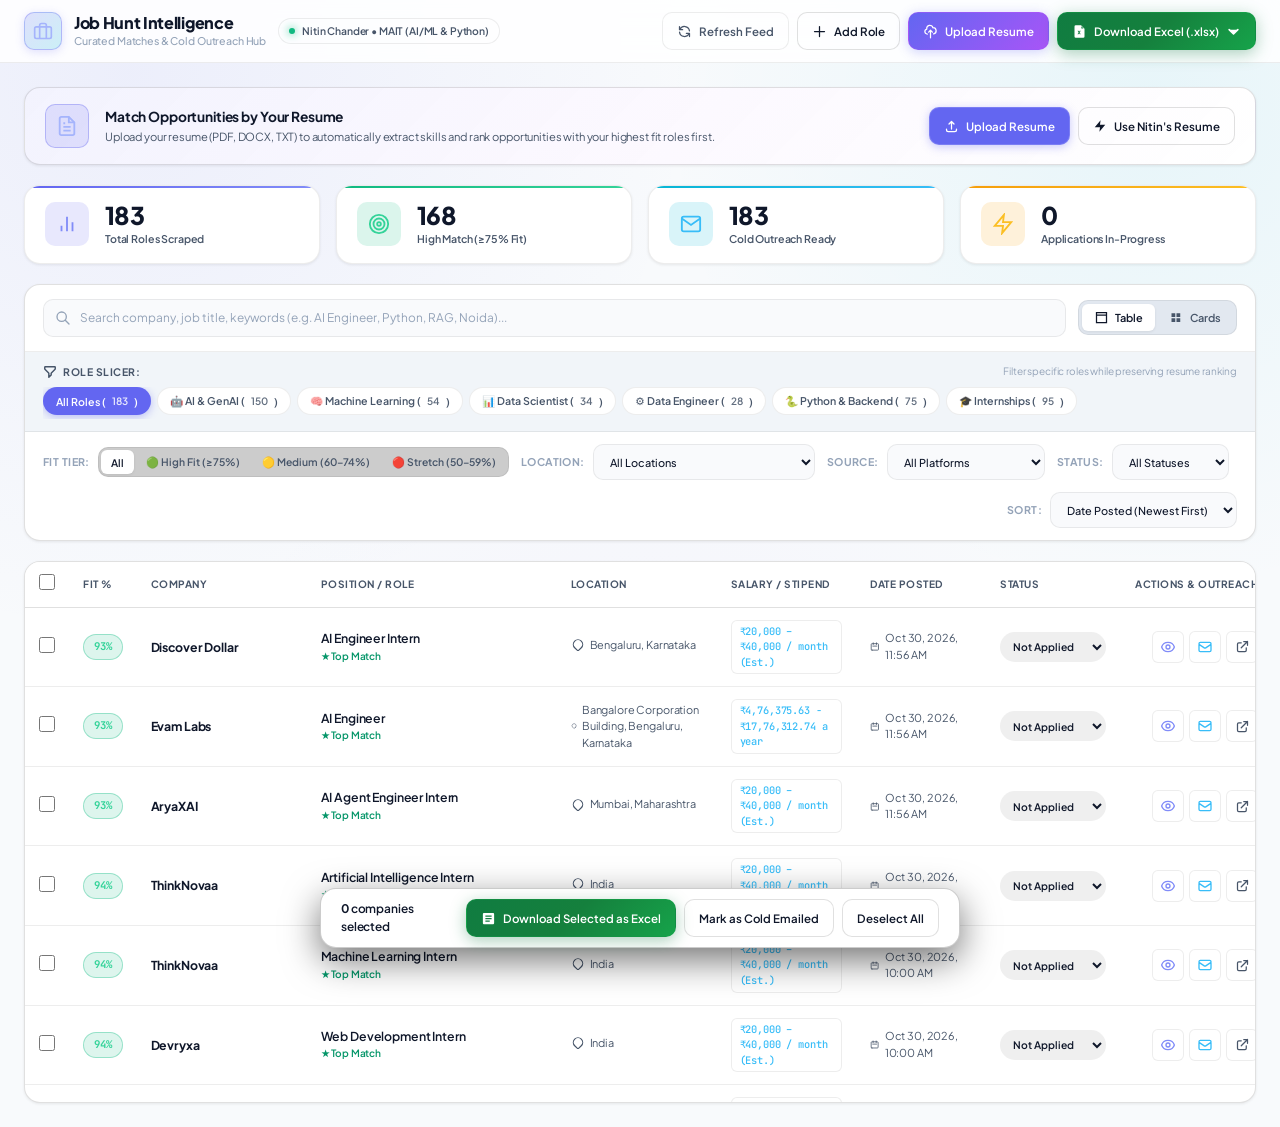
==== commit a8427358: "feat: complete autonomous job hunt pipeline with Gmail OAuth2, AI discovery, matching, smart auto-ap" ====
--- a/index.html
+++ b/index.html
@@ -3,6 +3,7 @@
 <head>
   <meta charset="UTF-8">
   <meta name="viewport" content="width=device-width, initial-scale=1.0">
+  <meta name="theme-color" content="#0b0f17">
   <title>Job Hunt Intelligence & Company Excel Exporter | Nitin Chander</title>
   <meta name="description" content="AI-curated job application dashboard with personalized cold emails and one-click Excel (.xlsx) export.">
   <link rel="preconnect" href="https://fonts.googleapis.com">
@@ -23,7 +24,12 @@
   <header class="app-header">
     <div class="header-container">
       <div class="brand-section">
-        <div class="logo-icon">💼</div>
+        <div class="logo-icon" aria-hidden="true">
+          <svg width="20" height="20" viewBox="0 0 24 24" fill="none" stroke="currentColor" stroke-width="2">
+            <rect x="2" y="7" width="20" height="14" rx="2" ry="2"/>
+            <path d="M16 21V5a2 2 0 0 0-2-2h-4a2 2 0 0 0-2 2v16"/>
+          </svg>
+        </div>
         <div class="brand-text">
           <h1>Job Hunt Intelligence</h1>
           <div class="brand-subtitle">Curated Matches & Cold Outreach Hub</div>
@@ -45,15 +51,15 @@
 
         <!-- Add New Company Button -->
         <button id="btnAddCompany" class="btn-secondary" title="Add a custom company to track">
-          <svg width="16" height="16" fill="none" viewBox="0 0 24 24" stroke="currentColor">
+          <svg width="15" height="15" fill="none" viewBox="0 0 24 24" stroke="currentColor">
             <path stroke-linecap="round" stroke-linejoin="round" stroke-width="2" d="M12 4v16m8-8H4"/>
           </svg>
-          Add Role
+          <span>Add Role</span>
         </button>
 
         <!-- Upload Resume Button -->
         <button id="btnHeaderUploadResume" class="btn-resume-upload" title="Upload your resume to rank opportunities by fit">
-          <svg width="16" height="16" fill="none" viewBox="0 0 24 24" stroke="currentColor">
+          <svg width="15" height="15" fill="none" viewBox="0 0 24 24" stroke="currentColor">
             <path stroke-linecap="round" stroke-linejoin="round" stroke-width="2" d="M7 16a4 4 0 01-.88-7.903A5 5 0 1115.9 6L16 6a5 5 0 011 9.9M15 13l-3-3m0 0l-3 3m3-3v12"/>
           </svg>
           <span>Upload Resume</span>
@@ -67,7 +73,7 @@
               <path d="M14.5 2H6a2 2 0 0 0-2 2v16a2 2 0 0 0 2 2h12a2 2 0 0 0 2-2V7.5L14.5 2zM15 8V3.5L18.5 7H15v1zm-2.8 5.5l1.8 3h-1.6l-1-1.8-1 1.8H8.8l1.8-3-1.7-2.9h1.6l.9 1.7.9-1.7h1.6l-1.6 2.9z"/>
             </svg>
             <span>Download Excel (.xlsx)</span>
-            <svg width="14" height="14" viewBox="0 0 24 24" fill="none" stroke="currentColor" stroke-width="2.5">
+            <svg width="13" height="13" viewBox="0 0 24 24" fill="none" stroke="currentColor" stroke-width="2.5">
               <path stroke-linecap="round" stroke-linejoin="round" d="M19 9l-7 7-7-7"/>
             </svg>
           </button>
@@ -106,18 +112,31 @@
     <section class="resume-hub-card" id="resumeHubCard">
       <!-- Inactive State -->
       <div class="resume-hub-inactive" id="resumeHubInactive">
-        <div class="resume-hub-icon">📄</div>
+        <div class="resume-hub-icon" aria-hidden="true">
+          <svg width="22" height="22" viewBox="0 0 24 24" fill="none" stroke="currentColor" stroke-width="2">
+            <path d="M14 2H6a2 2 0 0 0-2 2v16a2 2 0 0 0 2 2h12a2 2 0 0 0 2-2V8z"/>
+            <polyline points="14 2 14 8 20 8"/>
+            <line x1="16" y1="13" x2="8" y2="13"/>
+            <line x1="16" y1="17" x2="8" y2="17"/>
+            <polyline points="10 9 9 9 8 9"/>
+          </svg>
+        </div>
         <div class="resume-hub-content">
           <div class="resume-hub-title">Match Opportunities by Your Resume</div>
           <div class="resume-hub-desc">Upload your resume (PDF, DOCX, TXT) to automatically extract skills and rank opportunities with your highest fit roles first.</div>
         </div>
         <div class="resume-hub-actions">
-          <button id="btnHubUploadResume" class="btn-primary" style="padding: 8px 16px; font-size: 0.86rem;">
-            <svg width="15" height="15" fill="none" viewBox="0 0 24 24" stroke="currentColor"><path stroke-linecap="round" stroke-linejoin="round" stroke-width="2" d="M4 16v1a3 3 0 003 3h10a3 3 0 003-3v-1m-4-8l-4-4m0 0L8 8m4-4v12"/></svg>
+          <button id="btnHubUploadResume" class="btn-primary">
+            <svg width="15" height="15" fill="none" viewBox="0 0 24 24" stroke="currentColor">
+              <path stroke-linecap="round" stroke-linejoin="round" stroke-width="2" d="M4 16v1a3 3 0 003 3h10a3 3 0 003-3v-1m-4-8l-4-4m0 0L8 8m4-4v12"/>
+            </svg>
             <span>Upload Resume</span>
           </button>
-          <button id="btnLoadDefaultResume" class="btn-secondary" style="padding: 8px 14px; font-size: 0.84rem;" title="Analyze using Nitin's default resume">
-            <span>⚡ Use Nitin's Resume</span>
+          <button id="btnLoadDefaultResume" class="btn-secondary" title="Analyze using Nitin's default resume">
+            <svg width="14" height="14" viewBox="0 0 24 24" fill="currentColor">
+              <polygon points="13 2 3 14 12 14 11 22 21 10 12 10 13 2"/>
+            </svg>
+            <span>Use Nitin's Resume</span>
           </button>
         </div>
       </div>
@@ -134,11 +153,14 @@
             <span class="file-meta" id="activeResumeMeta">• 30 skills matched • Top Fit: 98%</span>
           </div>
           <div class="resume-hub-active-actions">
-            <button id="btnChangeResume" class="btn-secondary" style="padding: 5px 12px; font-size: 0.78rem;">
-              🔄 Change Resume
-            </button>
-            <button id="btnResetResumeOrder" class="btn-secondary" style="padding: 5px 12px; font-size: 0.78rem;" title="Reset back to Date Posted sorting">
-              ✕ Reset Order
+            <button id="btnChangeResume" class="btn-secondary">
+              <svg width="13" height="13" viewBox="0 0 24 24" fill="none" stroke="currentColor" stroke-width="2">
+                <path stroke-linecap="round" stroke-linejoin="round" d="M4 4v5h.582m15.356 2A8.001 8.001 0 004.582 9m0 0H9m11 11v-5h-.581m0 0a8.003 8.003 0 01-15.357-2m15.357 2H15" />
+              </svg>
+              <span>Change Resume</span>
+            </button>
+            <button id="btnResetResumeOrder" class="btn-secondary" title="Reset back to Date Posted sorting">
+              <span>✕ Reset Order</span>
             </button>
           </div>
         </div>
@@ -151,28 +173,47 @@
     <!-- KPI Metric Cards -->
     <section class="stats-grid">
       <div class="stat-card indigo">
-        <div class="stat-icon">📊</div>
+        <div class="stat-icon" aria-hidden="true">
+          <svg width="22" height="22" viewBox="0 0 24 24" fill="none" stroke="currentColor" stroke-width="2">
+            <path d="M18 20V10M12 20V4M6 20v-6"/>
+          </svg>
+        </div>
         <div class="stat-info">
           <div class="stat-value" id="statTotalJobs">0</div>
           <div class="stat-label">Total Roles Scraped</div>
         </div>
       </div>
       <div class="stat-card emerald">
-        <div class="stat-icon">🔥</div>
+        <div class="stat-icon" aria-hidden="true">
+          <svg width="22" height="22" viewBox="0 0 24 24" fill="none" stroke="currentColor" stroke-width="2">
+            <circle cx="12" cy="12" r="10"/>
+            <circle cx="12" cy="12" r="6"/>
+            <circle cx="12" cy="12" r="2"/>
+          </svg>
+        </div>
         <div class="stat-info">
           <div class="stat-value" id="statHighFit">0</div>
           <div class="stat-label">High Match (≥75% Fit)</div>
         </div>
       </div>
       <div class="stat-card cyan">
-        <div class="stat-icon">✉️</div>
+        <div class="stat-icon" aria-hidden="true">
+          <svg width="22" height="22" viewBox="0 0 24 24" fill="none" stroke="currentColor" stroke-width="2">
+            <path d="M4 4h16c1.1 0 2 .9 2 2v12c0 1.1-.9 2-2 2H4c-1.1 0-2-.9-2-2V6c0-1.1.9-2 2-2z"/>
+            <polyline points="22,6 12,13 2,6"/>
+          </svg>
+        </div>
         <div class="stat-info">
           <div class="stat-value" id="statColdEmails">10</div>
           <div class="stat-label">Cold Outreach Ready</div>
         </div>
       </div>
       <div class="stat-card amber">
-        <div class="stat-icon">⚡</div>
+        <div class="stat-icon" aria-hidden="true">
+          <svg width="22" height="22" viewBox="0 0 24 24" fill="none" stroke="currentColor" stroke-width="2">
+            <polygon points="13 2 3 14 12 14 11 22 21 10 12 10 13 2"/>
+          </svg>
+        </div>
         <div class="stat-info">
           <div class="stat-value" id="statTracked">0</div>
           <div class="stat-label">Applications In-Progress</div>
@@ -185,7 +226,7 @@
       <!-- Search & Layout Switcher -->
       <div class="search-and-views">
         <div class="search-box">
-          <svg class="search-icon" width="18" height="18" fill="none" viewBox="0 0 24 24" stroke="currentColor">
+          <svg class="search-icon" width="16" height="16" fill="none" viewBox="0 0 24 24" stroke="currentColor">
             <path stroke-linecap="round" stroke-linejoin="round" stroke-width="2" d="M21 21l-6-6m2-5a7 7 0 11-14 0 7 7 0 0114 0z"/>
           </svg>
           <input type="text" id="searchInput" class="search-input" placeholder="Search company, job title, keywords (e.g. AI Engineer, Python, RAG, Noida)...">
@@ -194,12 +235,12 @@
 
         <div class="view-toggles">
           <button id="viewTableBtn" class="view-btn active" title="Table View">
-            <svg width="16" height="16" fill="currentColor" viewBox="0 0 24 24"><path d="M3 3h18v18H3V3zm16 16V9H5v10h14zm0-12V5H5v2h14z"/></svg>
-            Table
+            <svg width="15" height="15" fill="currentColor" viewBox="0 0 24 24"><path d="M3 3h18v18H3V3zm16 16V9H5v10h14zm0-12V5H5v2h14z"/></svg>
+            <span>Table</span>
           </button>
           <button id="viewGridBtn" class="view-btn" title="Card View">
-            <svg width="16" height="16" fill="currentColor" viewBox="0 0 24 24"><path d="M4 11h6V5H4v6zm0 8h6v-6H4v6zm8 0h6v-6h-6v6zm0-14v6h6V5h-6z"/></svg>
-            Cards
+            <svg width="15" height="15" fill="currentColor" viewBox="0 0 24 24"><path d="M4 11h6V5H4v6zm0 8h6v-6H4v6zm8 0h6v-6h-6v6zm0-14v6h6V5h-6z"/></svg>
+            <span>Cards</span>
           </button>
         </div>
       </div>
@@ -277,7 +318,7 @@
         </div>
 
         <!-- Sort Option -->
-        <div class="filter-group" style="margin-left: auto;">
+        <div class="filter-group sort-group">
           <label for="sortSelect" class="filter-label">Sort:</label>
           <select id="sortSelect" class="filter-select">
             <option value="date-desc" selected>Date Posted (Newest First)</option>
@@ -297,14 +338,15 @@
         <strong id="selectedCounter">0</strong> companies selected
       </div>
       <div class="selection-actions">
-        <button id="btnExportSelected" class="btn-excel" style="padding: 6px 14px; font-size: 0.82rem;">
-          📥 Download Selected as Excel
+        <button id="btnExportSelected" class="btn-excel">
+          <svg width="15" height="15" fill="currentColor" viewBox="0 0 24 24"><path d="M19 3H5c-1.1 0-2 .9-2 2v14c0 1.1.9 2 2 2h14c1.1 0 2-.9 2-2V5c0-1.1-.9-2-2-2zm-5 14H7v-2h7v2zm3-4H7v-2h10v2zm0-4H7V7h10v2z"/></svg>
+          <span>Download Selected as Excel</span>
         </button>
-        <button id="btnBulkStatus" class="btn-secondary" style="padding: 6px 14px; font-size: 0.82rem;">
-          Mark as Cold Emailed
+        <button id="btnBulkStatus" class="btn-secondary">
+          <span>Mark as Cold Emailed</span>
         </button>
-        <button id="btnDeselectAll" class="btn-secondary" style="padding: 6px 14px; font-size: 0.82rem;">
-          Deselect All
+        <button id="btnDeselectAll" class="btn-secondary">
+          <span>Deselect All</span>
         </button>
       </div>
     </section>
@@ -372,25 +414,25 @@
       <div class="modal-body">
         <!-- Overview Tab -->
         <div id="tabOverview" class="tab-pane active">
-          <div style="display: flex; gap: 16px; margin-bottom: 20px; flex-wrap: wrap;">
-            <div style="flex: 1; min-width: 200px; background: rgba(255,255,255,0.03); border: 1px solid var(--border-subtle); border-radius: 10px; padding: 14px;">
-              <div style="font-size: 0.75rem; color: var(--text-dim); text-transform: uppercase;">Match Probability</div>
-              <div id="modalFitScore" style="font-size: 1.5rem; font-weight: 800; color: #34d399; margin-top: 4px;">94% Fit</div>
-              <div id="modalFitTier" style="font-size: 0.8rem; color: var(--text-muted);">High Probability Role</div>
-            </div>
-            <div style="flex: 1; min-width: 200px; background: rgba(255,255,255,0.03); border: 1px solid var(--border-subtle); border-radius: 10px; padding: 14px;">
-              <div style="font-size: 0.75rem; color: var(--text-dim); text-transform: uppercase;">Salary / Stipend</div>
-              <div id="modalSalary" style="font-size: 1.1rem; font-weight: 700; color: #38bdf8; margin-top: 4px; font-family: var(--font-mono);">₹25k - ₹40k/mo</div>
-              <div style="display: flex; gap: 8px; margin-top: 4px; align-items: center; flex-wrap: wrap;">
-                <span id="modalSource" style="font-size: 0.8rem; color: var(--text-muted);">Source: Indeed</span>
-                <span style="font-size: 0.8rem; color: var(--text-dim);">•</span>
-                <span id="modalPostedDate" style="font-size: 0.8rem; color: var(--text-muted);">Posted: Oct 9, 2026</span>
+          <div class="modal-stat-grid">
+            <div class="modal-stat-card">
+              <div class="modal-stat-label">Match Probability</div>
+              <div id="modalFitScore" class="modal-stat-val fit-color">94% Fit</div>
+              <div id="modalFitTier" class="modal-stat-sub">High Probability Role</div>
+            </div>
+            <div class="modal-stat-card">
+              <div class="modal-stat-label">Salary / Stipend</div>
+              <div id="modalSalary" class="modal-stat-val salary-color">₹25k - ₹40k/mo</div>
+              <div class="modal-meta-row">
+                <span id="modalSource" class="modal-stat-sub">Source: Indeed</span>
+                <span class="modal-stat-sep">•</span>
+                <span id="modalPostedDate" class="modal-stat-sub">Posted: Oct 9, 2026</span>
               </div>
             </div>
-            <div id="modalOverviewContactCard" style="flex: 1; min-width: 220px; background: rgba(255,255,255,0.03); border: 1px solid var(--border-subtle); border-radius: 10px; padding: 14px;">
-              <div style="font-size: 0.75rem; color: var(--text-dim); text-transform: uppercase;">Target Recruiter / Contact</div>
-              <div id="modalOverviewContactName" style="font-size: 0.95rem; font-weight: 700; color: #fff; margin-top: 4px;">Founder / Talent Lead</div>
-              <div style="display: flex; gap: 8px; align-items: center; margin-top: 6px; flex-wrap: wrap;">
+            <div id="modalOverviewContactCard" class="modal-stat-card contact-card">
+              <div class="modal-stat-label">Target Recruiter / Contact</div>
+              <div id="modalOverviewContactName" class="modal-contact-name">Founder / Talent Lead</div>
+              <div class="modal-badge-row">
                 <a id="modalOverviewEmail" href="#" class="contact-badge contact-email-badge" title="Send email">✉ Email</a>
                 <a id="modalOverviewCompanyLinkedIn" href="#" target="_blank" rel="noopener noreferrer" class="contact-badge contact-company-badge" title="Company LinkedIn"><span>Company LinkedIn</span></a>
                 <a id="modalOverviewRecruiterLinkedIn" href="#" target="_blank" rel="noopener noreferrer" class="contact-badge contact-recruiter-search-badge" title="Recruiter LinkedIn"><span>Find Recruiter</span></a>
@@ -399,22 +441,25 @@
             </div>
           </div>
 
-          <div style="margin-bottom: 20px;">
-            <h4 style="font-size: 0.9rem; color: #fff; margin-bottom: 8px;">Why It's a Strong Fit for Nitin:</h4>
-            <div id="modalRationale" style="background: rgba(99, 102, 241, 0.08); border-left: 3px solid var(--accent-indigo); padding: 12px 16px; border-radius: 6px; font-size: 0.88rem; line-height: 1.5; color: #cbd5e1;">
+          <div class="modal-section">
+            <h4 class="modal-section-title">Why It's a Strong Fit for Nitin:</h4>
+            <div id="modalRationale" class="modal-rationale-box">
               Match details...
             </div>
           </div>
 
-          <div style="display: flex; gap: 12px; margin-top: 24px;">
-            <a id="modalApplyLink" href="#" target="_blank" class="btn-excel" style="background: var(--gradient-brand); text-decoration: none;">
+          <div class="modal-action-row">
+            <a id="modalApplyLink" href="#" target="_blank" class="btn-excel btn-apply-link">
               <span>Open Direct Application Link</span>
-              <svg width="16" height="16" fill="none" viewBox="0 0 24 24" stroke="currentColor">
+              <svg width="15" height="15" fill="none" viewBox="0 0 24 24" stroke="currentColor">
                 <path stroke-linecap="round" stroke-linejoin="round" stroke-width="2" d="M10 6H6a2 2 0 00-2 2v10a2 2 0 002 2h10a2 2 0 002-2v-4M14 4h6m0 0v6m0-6L10 14"/>
               </svg>
             </a>
             <button id="modalSwitchToEmailBtn" class="btn-secondary">
-              ✉️ View Cold Email Pitch
+              <svg width="14" height="14" viewBox="0 0 24 24" fill="none" stroke="currentColor" stroke-width="2">
+                <path d="M4 4h16c1.1 0 2 .9 2 2v12c0 1.1-.9 2-2 2H4c-1.1 0-2-.9-2-2V6c0-1.1.9-2 2-2z"/><polyline points="22,6 12,13 2,6"/>
+              </svg>
+              <span>View Cold Email Pitch</span>
             </button>
           </div>
         </div>
@@ -422,27 +467,27 @@
         <!-- Cold Email Tab -->
         <div id="tabEmail" class="tab-pane" style="display: none;">
           <!-- Recruiter & Founder Direct Contact Info -->
-          <div style="background: rgba(99, 102, 241, 0.1); border: 1px solid rgba(99, 102, 241, 0.25); border-radius: 8px; padding: 12px 16px; margin-bottom: 16px; display: flex; align-items: center; justify-content: space-between; flex-wrap: wrap; gap: 10px;">
+          <div class="modal-recruiter-banner">
             <div>
-              <div style="font-size: 0.72rem; text-transform: uppercase; color: var(--text-dim); font-weight: 700; letter-spacing: 0.05em;">Target Recruiter / Founder</div>
-              <div id="modalRecruiterName" style="font-weight: 700; color: #fff; font-size: 0.95rem; margin-top: 2px;">Founder / Talent Lead</div>
+              <div class="modal-stat-label">Target Recruiter / Founder</div>
+              <div id="modalRecruiterName" class="modal-contact-name">Founder / Talent Lead</div>
               <a id="modalContactEmail" href="#" class="modal-contact-link" title="Click to send email">careers@company.com</a>
             </div>
-            <div style="display: flex; gap: 8px; flex-wrap: wrap;">
-              <a id="modalCompanyLinkedIn" href="#" target="_blank" rel="noopener noreferrer" class="btn-secondary" style="font-size: 0.78rem; padding: 6px 12px; text-decoration: none;">
+            <div class="modal-banner-actions">
+              <a id="modalCompanyLinkedIn" href="#" target="_blank" rel="noopener noreferrer" class="btn-secondary btn-mini">
                 <span>Company LinkedIn</span>
                 <svg width="12" height="12" fill="none" viewBox="0 0 24 24" stroke="currentColor"><path stroke-linecap="round" stroke-linejoin="round" stroke-width="2" d="M10 6H6a2 2 0 00-2 2v10a2 2 0 002 2h10a2 2 0 002-2v-4M14 4h6m0 0v6m0-6L10 14"/></svg>
               </a>
-              <a id="modalRecruiterLinkedIn" href="#" target="_blank" rel="noopener noreferrer" class="btn-secondary" style="font-size: 0.78rem; padding: 6px 12px; text-decoration: none;">
+              <a id="modalRecruiterLinkedIn" href="#" target="_blank" rel="noopener noreferrer" class="btn-secondary btn-mini">
                 <span>Find Recruiter</span>
                 <svg width="12" height="12" fill="none" viewBox="0 0 24 24" stroke="currentColor"><circle cx="11" cy="11" r="8"></circle><line x1="21" y1="21" x2="16.65" y2="16.65"></line></svg>
               </a>
-              <button id="btnCopyContactEmail" type="button" class="btn-secondary" style="font-size: 0.78rem; padding: 6px 12px;">Copy Email</button>
-            </div>
-          </div>
-
-          <div style="margin-bottom: 12px; font-size: 0.84rem; color: var(--text-muted);">
-            <strong style="color: #67e8f9;">Outreach Angle:</strong> <span id="modalEmailAngle">Demonstrated RAG & Python backend experience.</span>
+              <button id="btnCopyContactEmail" type="button" class="btn-secondary btn-mini">Copy Email</button>
+            </div>
+          </div>
+
+          <div class="modal-outreach-angle">
+            <strong class="angle-label">Outreach Angle:</strong> <span id="modalEmailAngle">Demonstrated RAG & Python backend experience.</span>
           </div>
 
           <div class="email-box">
@@ -457,15 +502,15 @@
           </div>
 
           <div class="email-actions">
-            <button id="btnCopyEmail" class="btn-excel" style="background: var(--gradient-brand);">
-              <svg width="16" height="16" fill="none" viewBox="0 0 24 24" stroke="currentColor">
+            <button id="btnCopyEmail" class="btn-excel btn-copy-full">
+              <svg width="15" height="15" fill="none" viewBox="0 0 24 24" stroke="currentColor">
                 <path stroke-linecap="round" stroke-linejoin="round" stroke-width="2" d="M8 5H6a2 2 0 00-2 2v12a2 2 0 002 2h10a2 2 0 002-2v-1M8 5a2 2 0 002 2h2a2 2 0 002-2M8 5a2 2 0 012-2h2a2 2 0 012 2m0 0h2a2 2 0 012 2v3m2 4H10m0 0l3-3m-3 3l3 3"/>
               </svg>
               <span>Copy Full Email to Clipboard</span>
             </button>
 
-            <a id="btnMailto" href="#" class="btn-secondary" style="text-decoration: none;">
-              <svg width="16" height="16" fill="none" viewBox="0 0 24 24" stroke="currentColor">
+            <a id="btnMailto" href="#" class="btn-secondary btn-mail-app">
+              <svg width="15" height="15" fill="none" viewBox="0 0 24 24" stroke="currentColor">
                 <path stroke-linecap="round" stroke-linejoin="round" stroke-width="2" d="M3 8l7.89 5.26a2 2 0 002.22 0L21 8M5 19h14a2 2 0 002-2V7a2 2 0 00-2-2H5a2 2 0 00-2 2v10a2 2 0 002 2z"/>
               </svg>
               <span>Open in Mail App</span>
@@ -475,17 +520,17 @@
 
         <!-- Full Description Tab -->
         <div id="tabDesc" class="tab-pane" style="display: none;">
-          <div id="modalFullDesc" style="background: rgba(0,0,0,0.3); padding: 18px; border-radius: 8px; border: 1px solid var(--border-subtle); font-size: 0.88rem; line-height: 1.6; color: #cbd5e1; white-space: pre-wrap; max-height: 400px; overflow-y: auto;">
+          <div id="modalFullDesc" class="modal-desc-box">
             Job description goes here...
           </div>
         </div>
 
         <!-- Tracker & Notes Tab -->
         <div id="tabNotes" class="tab-pane" style="display: none;">
-          <div style="display: flex; flex-direction: column; gap: 16px;">
+          <div class="modal-notes-stack">
             <div>
-              <label style="display: block; font-size: 0.8rem; text-transform: uppercase; color: var(--text-dim); margin-bottom: 6px; font-weight: 600;">Application Status</label>
-              <select id="modalStatusSelect" class="filter-select" style="width: 100%; max-width: 280px; padding: 10px;">
+              <label class="modal-form-label">Application Status</label>
+              <select id="modalStatusSelect" class="filter-select status-modal-select">
                 <option value="Not Applied">Not Applied</option>
                 <option value="Cold Emailed">Cold Emailed</option>
                 <option value="Applied">Applied</option>
@@ -496,12 +541,13 @@
             </div>
 
             <div>
-              <label style="display: block; font-size: 0.8rem; text-transform: uppercase; color: var(--text-dim); margin-bottom: 6px; font-weight: 600;">Personal Notes & Interview Log</label>
-              <textarea id="modalNotesText" class="search-input" rows="5" placeholder="Add contact names, interview rounds, salary discussion, dates, or notes (auto-saved locally)..." style="width: 100%; resize: vertical;"></textarea>
-            </div>
-
-            <button id="btnSaveNotes" class="btn-excel" style="align-self: flex-start;">
-              💾 Save Notes & Status
+              <label class="modal-form-label">Personal Notes & Interview Log</label>
+              <textarea id="modalNotesText" class="search-input notes-textarea" rows="5" placeholder="Add contact names, interview rounds, salary discussion, dates, or notes (auto-saved locally)..."></textarea>
+            </div>
+
+            <button id="btnSaveNotes" class="btn-excel btn-save-notes">
+              <svg width="14" height="14" fill="none" viewBox="0 0 24 24" stroke="currentColor"><path stroke-linecap="round" stroke-linejoin="round" stroke-width="2" d="M8 7H5a2 2 0 00-2 2v10a2 2 0 002 2h14a2 2 0 002-2V9a2 2 0 00-2-2h-3m-1 4l-3 3m0 0l-3-3m3 3V3"/></svg>
+              <span>Save Notes & Status</span>
             </button>
           </div>
         </div>
@@ -512,7 +558,7 @@
 
   <!-- Add Custom Role Modal -->
   <div id="addCompanyModal" class="modal-overlay">
-    <div class="modal-dialog" style="max-width: 580px;">
+    <div class="modal-dialog add-dialog">
       <div class="modal-header">
         <div class="modal-header-info">
           <h2>Add New Company / Job</h2>
@@ -520,40 +566,40 @@
         </div>
         <button id="addModalCloseBtn" class="btn-close">✕</button>
       </div>
-      <form id="addJobForm" class="modal-body" style="gap: 14px;">
+      <form id="addJobForm" class="modal-body add-job-form">
         <div>
-          <label style="display: block; font-size: 0.8rem; color: var(--text-muted); margin-bottom: 4px;">Company Name *</label>
+          <label class="modal-form-label">Company Name *</label>
           <input type="text" id="newCompany" class="search-input" required placeholder="e.g. OpenAI, Google, DeepMind">
         </div>
         <div>
-          <label style="display: block; font-size: 0.8rem; color: var(--text-muted); margin-bottom: 4px;">Role Title *</label>
+          <label class="modal-form-label">Role Title *</label>
           <input type="text" id="newTitle" class="search-input" required placeholder="e.g. Generative AI Engineer Intern">
         </div>
-        <div style="display: flex; gap: 12px;">
-          <div style="flex: 1;">
-            <label style="display: block; font-size: 0.8rem; color: var(--text-muted); margin-bottom: 4px;">Location</label>
+        <div class="form-row">
+          <div class="form-col">
+            <label class="modal-form-label">Location</label>
             <input type="text" id="newLocation" class="search-input" placeholder="e.g. Bengaluru, Karnataka or Remote">
           </div>
-          <div style="flex: 1;">
-            <label style="display: block; font-size: 0.8rem; color: var(--text-muted); margin-bottom: 4px;">Estimated Salary / Stipend</label>
+          <div class="form-col">
+            <label class="modal-form-label">Estimated Salary / Stipend</label>
             <input type="text" id="newSalary" class="search-input" placeholder="e.g. ₹30,000 / month">
           </div>
         </div>
-        <div style="display: flex; gap: 12px;">
-          <div style="flex: 1;">
-            <label style="display: block; font-size: 0.8rem; color: var(--text-muted); margin-bottom: 4px;">Application Link</label>
+        <div class="form-row">
+          <div class="form-col">
+            <label class="modal-form-label">Application Link</label>
             <input type="url" id="newLink" class="search-input" placeholder="https://...">
           </div>
-          <div style="width: 120px;">
-            <label style="display: block; font-size: 0.8rem; color: var(--text-muted); margin-bottom: 4px;">Fit Score %</label>
+          <div class="form-col-sm">
+            <label class="modal-form-label">Fit Score %</label>
             <input type="number" id="newFit" class="search-input" min="0" max="100" value="85">
           </div>
         </div>
         <div>
-          <label style="display: block; font-size: 0.8rem; color: var(--text-muted); margin-bottom: 4px;">Description / Notes</label>
+          <label class="modal-form-label">Description / Notes</label>
           <textarea id="newDesc" class="search-input" rows="3" placeholder="Brief job description or notes..."></textarea>
         </div>
-        <div style="display: flex; justify-content: flex-end; gap: 10px; margin-top: 10px;">
+        <div class="form-actions">
           <button type="button" id="btnAddCancel" class="btn-secondary">Cancel</button>
           <button type="submit" class="btn-excel">Save Role</button>
         </div>
--- a/styles.css
+++ b/styles.css
@@ -1,266 +1,413 @@
-/* Modern Glassmorphic Design System for Job Hunt Intelligence */
+/* ==========================================================================
+   JOB HUNT INTELLIGENCE DESIGN SYSTEM
+   Modern Glassmorphic & Refined Dark/Light Theme Dashboard (Linear/Vercel aesthetic)
+   ========================================================================== */
+
+/* --- 1. Design Tokens & CSS Variables --- */
 :root {
-  --bg-primary: #090d16;
-  --bg-surface: #0f172a;
-  --bg-card: #131d31;
-  --bg-card-hover: #1a2742;
-  --bg-glass: rgba(19, 29, 49, 0.75);
+  /* Color Palette - Dark Mode (Default) */
+  --bg-primary: #0b0f17;
+  --bg-surface: #111827;
+  --bg-card: #151d2e;
+  --bg-card-hover: #1c263c;
+  --bg-glass: rgba(17, 24, 39, 0.75);
   --bg-glass-input: rgba(15, 23, 42, 0.65);
-  
-  --border-subtle: rgba(255, 255, 255, 0.08);
-  --border-medium: rgba(255, 255, 255, 0.14);
+  --bg-overlay: rgba(3, 7, 18, 0.75);
+  --bg-surface-subtle: rgba(15, 23, 42, 0.35);
+  --bg-input-subtle: rgba(0, 0, 0, 0.25);
+  --bg-box-subtle: rgba(0, 0, 0, 0.35);
+  --top-match-color: #34d399;
+
+  --border-subtle: rgba(255, 255, 255, 0.07);
+  --border-medium: rgba(255, 255, 255, 0.12);
+  --border-strong: rgba(255, 255, 255, 0.2);
   --border-focus: #6366f1;
   --border-glow: rgba(99, 102, 241, 0.35);
 
-  --text-main: #f8fafc;
-  --text-muted: #94a3b8;
-  --text-dim: #64748b;
-  
+  --text-main: #f9fafb;
+  --text-muted: #9ca3af;
+  --text-dim: #6b7280;
+
+  /* Accent Tokens */
   --accent-cyan: #06b6d4;
   --accent-indigo: #6366f1;
   --accent-purple: #8b5cf6;
   --accent-emerald: #10b981;
   --accent-amber: #f59e0b;
   --accent-rose: #f43f5e;
-
+  --accent-blue: #3b82f6;
+
+  /* Brand Gradients */
   --gradient-brand: linear-gradient(135deg, #6366f1 0%, #8b5cf6 50%, #06b6d4 100%);
   --gradient-excel: linear-gradient(135deg, #107c41 0%, #15803d 50%, #16a34a 100%);
+  --gradient-resume: linear-gradient(135deg, #6366f1 0%, #a855f7 100%);
   --gradient-card: linear-gradient(180deg, rgba(255, 255, 255, 0.03) 0%, rgba(255, 255, 255, 0) 100%);
 
+  /* Border Radii */
   --radius-sm: 6px;
   --radius-md: 10px;
   --radius-lg: 16px;
   --radius-xl: 22px;
-  
-  --shadow-sm: 0 2px 6px rgba(0, 0, 0, 0.3);
-  --shadow-md: 0 8px 24px rgba(0, 0, 0, 0.45);
-  --shadow-lg: 0 20px 40px rgba(0, 0, 0, 0.6);
-  --shadow-glow: 0 0 24px rgba(99, 102, 241, 0.25);
-  --shadow-excel: 0 4px 20px rgba(16, 124, 65, 0.35);
-
-  --font-sans: 'Plus Jakarta Sans', system-ui, -apple-system, sans-serif;
-  --font-mono: 'JetBrains Mono', Consolas, monospace;
-}
-
-* {
+  --radius-full: 9999px;
+
+  /* Shadows */
+  --shadow-sm: 0 1px 3px rgba(0, 0, 0, 0.3);
+  --shadow-md: 0 4px 20px rgba(0, 0, 0, 0.45);
+  --shadow-lg: 0 16px 40px rgba(0, 0, 0, 0.6);
+  --shadow-glow: 0 0 20px rgba(99, 102, 241, 0.25);
+  --shadow-excel: 0 4px 16px rgba(16, 124, 65, 0.35);
+
+  /* Typography */
+  --font-sans: 'Plus Jakarta Sans', system-ui, -apple-system, BlinkMacSystemFont, 'Segoe UI', Roboto, sans-serif;
+  --font-mono: 'JetBrains Mono', ui-monospace, SFMono-Regular, Menlo, Monaco, Consolas, monospace;
+
+  /* Transitions */
+  --transition-fast: 150ms cubic-bezier(0.16, 1, 0.3, 1);
+  --transition-normal: 200ms cubic-bezier(0.16, 1, 0.3, 1);
+}
+
+/* Light Mode Overrides */
+@media (prefers-color-scheme: light) {
+  :root {
+    --bg-primary: #f8fafc;
+    --bg-surface: #ffffff;
+    --bg-card: #ffffff;
+    --bg-card-hover: #f1f5f9;
+    --bg-glass: rgba(255, 255, 255, 0.85);
+    --bg-glass-input: rgba(248, 250, 252, 0.85);
+    --bg-overlay: rgba(15, 23, 42, 0.5);
+    --bg-surface-subtle: #f1f5f9;
+    --bg-input-subtle: #e2e8f0;
+    --bg-box-subtle: #f8fafc;
+    --top-match-color: #059669;
+
+    --border-subtle: rgba(0, 0, 0, 0.07);
+    --border-medium: rgba(0, 0, 0, 0.12);
+    --border-strong: rgba(0, 0, 0, 0.2);
+
+    --text-main: #0f172a;
+    --text-muted: #475569;
+    --text-dim: #94a3b8;
+
+    --shadow-sm: 0 1px 3px rgba(0, 0, 0, 0.08);
+    --shadow-md: 0 4px 20px rgba(0, 0, 0, 0.1);
+    --shadow-lg: 0 16px 36px rgba(0, 0, 0, 0.14);
+  }
+}
+
+[data-theme="light"] {
+  --bg-primary: #f8fafc;
+  --bg-surface: #ffffff;
+  --bg-card: #ffffff;
+  --bg-card-hover: #f1f5f9;
+  --bg-glass: rgba(255, 255, 255, 0.85);
+  --bg-glass-input: rgba(248, 250, 252, 0.85);
+  --bg-overlay: rgba(15, 23, 42, 0.5);
+  --bg-surface-subtle: #f1f5f9;
+  --bg-input-subtle: #e2e8f0;
+  --bg-box-subtle: #f8fafc;
+  --top-match-color: #059669;
+
+  --border-subtle: rgba(0, 0, 0, 0.07);
+  --border-medium: rgba(0, 0, 0, 0.12);
+  --border-strong: rgba(0, 0, 0, 0.2);
+
+  --text-main: #0f172a;
+  --text-muted: #475569;
+  --text-dim: #94a3b8;
+
+  --shadow-sm: 0 1px 3px rgba(0, 0, 0, 0.08);
+  --shadow-md: 0 4px 20px rgba(0, 0, 0, 0.1);
+  --shadow-lg: 0 16px 36px rgba(0, 0, 0, 0.14);
+}
+
+/* --- 2. Base & Reset --- */
+*, *::before, *::after {
   box-sizing: border-box;
   margin: 0;
   padding: 0;
 }
 
+html {
+  font-size: 14px;
+  scroll-behavior: smooth;
+  -webkit-text-size-adjust: 100%;
+}
+
 body {
   font-family: var(--font-sans);
   background-color: var(--bg-primary);
   color: var(--text-main);
   min-height: 100vh;
   line-height: 1.5;
+  letter-spacing: -0.01em;
   background-image: 
-    radial-gradient(circle at 15% 10%, rgba(99, 102, 241, 0.12) 0%, transparent 40%),
-    radial-gradient(circle at 85% 20%, rgba(6, 182, 212, 0.1) 0%, transparent 35%),
-    radial-gradient(circle at 50% 90%, rgba(139, 92, 246, 0.08) 0%, transparent 45%);
+    radial-gradient(circle at 10% 8%, rgba(99, 102, 241, 0.08) 0%, transparent 40%),
+    radial-gradient(circle at 90% 12%, rgba(6, 182, 212, 0.07) 0%, transparent 35%),
+    radial-gradient(circle at 50% 95%, rgba(139, 92, 246, 0.05) 0%, transparent 45%);
   background-attachment: fixed;
   overflow-x: hidden;
 }
 
-/* Custom Scrollbar */
+/* Scrollbars */
 ::-webkit-scrollbar {
-  width: 8px;
-  height: 8px;
+  width: 7px;
+  height: 7px;
 }
 ::-webkit-scrollbar-track {
-  background: var(--bg-primary);
+  background: transparent;
 }
 ::-webkit-scrollbar-thumb {
-  background: #25334e;
-  border-radius: 4px;
+  background: rgba(255, 255, 255, 0.15);
+  border-radius: var(--radius-full);
 }
 ::-webkit-scrollbar-thumb:hover {
-  background: #334468;
-}
-
-/* App Header */
+  background: rgba(255, 255, 255, 0.28);
+}
+
+/* Focus Visible Accessibility */
+:focus-visible {
+  outline: 2px solid var(--accent-indigo);
+  outline-offset: 2px;
+}
+
+button, input, select, textarea {
+  font-family: inherit;
+  color: inherit;
+}
+
+/* --- 3. App Header --- */
 .app-header {
   position: sticky;
   top: 0;
   z-index: 100;
-  background: rgba(9, 13, 22, 0.85);
+  background: var(--bg-glass);
   backdrop-filter: blur(16px);
   -webkit-backdrop-filter: blur(16px);
   border-bottom: 1px solid var(--border-subtle);
-  padding: 14px 28px;
+  transition: border-color var(--transition-fast);
 }
 
 .header-container {
   max-width: 1440px;
   margin: 0 auto;
+  padding: 12px 24px;
   display: flex;
   align-items: center;
   justify-content: space-between;
-  gap: 20px;
+  gap: 16px;
+  flex-wrap: wrap;
 }
 
 .brand-section {
   display: flex;
   align-items: center;
-  gap: 14px;
+  gap: 12px;
+  flex-wrap: wrap;
 }
 
 .logo-icon {
-  width: 42px;
-  height: 42px;
-  border-radius: 12px;
-  background: var(--gradient-brand);
+  width: 38px;
+  height: 38px;
+  border-radius: var(--radius-md);
+  background: linear-gradient(135deg, rgba(99, 102, 241, 0.2), rgba(6, 182, 212, 0.2));
+  border: 1px solid rgba(99, 102, 241, 0.35);
   display: flex;
   align-items: center;
   justify-content: center;
-  box-shadow: 0 4px 14px rgba(99, 102, 241, 0.4);
-  color: #fff;
-  font-size: 20px;
+  color: #a5b4fc;
+  box-shadow: 0 2px 10px rgba(99, 102, 241, 0.2);
+  flex-shrink: 0;
+}
+
+.brand-text h1 {
+  font-size: 1.15rem;
   font-weight: 800;
-}
-
-.brand-text h1 {
-  font-size: 1.25rem;
-  font-weight: 700;
   letter-spacing: -0.02em;
-  background: linear-gradient(135deg, #fff 30%, #94a3b8 100%);
-  -webkit-background-clip: text;
-  -webkit-text-fill-color: transparent;
+  color: var(--text-main);
+  line-height: 1.2;
 }
 
 .brand-subtitle {
-  font-size: 0.8rem;
-  color: var(--text-muted);
+  font-size: 0.76rem;
+  color: var(--text-dim);
+  font-weight: 500;
 }
 
 .candidate-pill {
   display: inline-flex;
   align-items: center;
+  gap: 7px;
+  background: rgba(255, 255, 255, 0.05);
+  border: 1px solid var(--border-subtle);
+  padding: 4px 10px;
+  border-radius: var(--radius-full);
+  font-size: 0.74rem;
+  font-weight: 600;
+  color: var(--text-muted);
+}
+
+.candidate-pill .dot {
+  width: 6px;
+  height: 6px;
+  border-radius: var(--radius-full);
+  background: var(--accent-emerald);
+  box-shadow: 0 0 8px var(--accent-emerald);
+}
+
+.header-actions {
+  display: flex;
+  align-items: center;
   gap: 8px;
-  background: rgba(99, 102, 241, 0.12);
-  border: 1px solid rgba(99, 102, 241, 0.3);
-  padding: 5px 12px;
-  border-radius: 20px;
-  font-size: 0.78rem;
-  color: #c7d2fe;
-}
-.candidate-pill .dot {
-  width: 7px;
-  height: 7px;
-  border-radius: 50%;
-  background: #10b981;
-  box-shadow: 0 0 8px #10b981;
-}
-
-.header-actions {
-  display: flex;
-  align-items: center;
-  gap: 12px;
-}
-
-/* Primary Excel Download Button */
+  flex-wrap: wrap;
+}
+
+/* --- 4. Buttons & Dropdowns --- */
+.btn-refresh,
+.btn-secondary,
+.btn-primary,
+.btn-excel,
+.btn-resume-upload {
+  display: inline-flex;
+  align-items: center;
+  gap: 7px;
+  padding: 8px 14px;
+  border-radius: var(--radius-md);
+  font-size: 0.82rem;
+  font-weight: 600;
+  cursor: pointer;
+  border: 1px solid transparent;
+  transition: all var(--transition-fast);
+  white-space: nowrap;
+  user-select: none;
+  min-height: 38px;
+}
+
+.btn-secondary {
+  background: rgba(255, 255, 255, 0.05);
+  color: var(--text-main);
+  border-color: var(--border-medium);
+}
+.btn-secondary:hover {
+  background: rgba(255, 255, 255, 0.1);
+  border-color: var(--border-strong);
+  transform: translateY(-1px);
+}
+
+.btn-refresh {
+  background: rgba(255, 255, 255, 0.04);
+  color: var(--text-muted);
+  border-color: var(--border-subtle);
+}
+.btn-refresh:hover {
+  background: rgba(255, 255, 255, 0.08);
+  color: var(--text-main);
+}
+.btn-refresh.spinning svg {
+  animation: spin 0.7s linear infinite;
+}
+@keyframes spin {
+  from { transform: rotate(0deg); }
+  to { transform: rotate(360deg); }
+}
+
+.btn-primary {
+  background: var(--accent-indigo);
+  color: #ffffff;
+  border-color: rgba(255, 255, 255, 0.15);
+  box-shadow: 0 2px 10px rgba(99, 102, 241, 0.35);
+}
+.btn-primary:hover {
+  background: #4f46e5;
+  transform: translateY(-1px);
+  box-shadow: 0 4px 14px rgba(99, 102, 241, 0.45);
+}
+
+.btn-resume-upload {
+  background: var(--gradient-resume);
+  color: #ffffff;
+  border-color: rgba(168, 85, 247, 0.4);
+  box-shadow: 0 2px 12px rgba(99, 102, 241, 0.3);
+}
+.btn-resume-upload:hover {
+  transform: translateY(-1px);
+  box-shadow: 0 4px 18px rgba(168, 85, 247, 0.45);
+  filter: brightness(1.08);
+}
+
 .btn-excel {
-  display: inline-flex;
-  align-items: center;
-  gap: 10px;
   background: var(--gradient-excel);
   color: #ffffff;
+  border-color: rgba(22, 163, 74, 0.4);
+  box-shadow: var(--shadow-excel);
+}
+.btn-excel:hover {
+  transform: translateY(-1px);
+  box-shadow: 0 6px 20px rgba(16, 124, 65, 0.45);
+  filter: brightness(1.08);
+}
+.btn-excel svg {
+  width: 15px;
+  height: 15px;
+  fill: currentColor;
+}
+
+/* Dropdown Menu */
+.dropdown-wrapper {
+  position: relative;
+}
+
+.dropdown-menu {
+  position: absolute;
+  top: calc(100% + 6px);
+  right: 0;
+  background: var(--bg-surface);
+  border: 1px solid var(--border-medium);
+  border-radius: var(--radius-md);
+  padding: 6px;
+  min-width: 250px;
+  box-shadow: var(--shadow-lg);
+  z-index: 1000;
+  display: none;
+  flex-direction: column;
+  gap: 2px;
+  backdrop-filter: blur(20px);
+  animation: fadeInDown 150ms ease-out;
+}
+.dropdown-menu.show {
+  display: flex;
+}
+@keyframes fadeInDown {
+  from { opacity: 0; transform: translateY(-4px); }
+  to { opacity: 1; transform: translateY(0); }
+}
+
+.dropdown-item {
+  display: flex;
+  align-items: center;
+  gap: 10px;
+  padding: 8px 12px;
+  background: transparent;
   border: none;
-  padding: 10px 20px;
-  border-radius: var(--radius-md);
-  font-size: 0.92rem;
-  font-weight: 600;
-  font-family: inherit;
-  cursor: pointer;
-  transition: all 0.2s cubic-bezier(0.16, 1, 0.3, 1);
-  box-shadow: var(--shadow-excel);
-  position: relative;
-}
-.btn-excel:hover {
-  transform: translateY(-2px);
-  box-shadow: 0 6px 24px rgba(16, 124, 65, 0.5);
-  filter: brightness(1.1);
-}
-.btn-excel:active {
-  transform: translateY(0);
-}
-.btn-excel svg {
-  width: 18px;
-  height: 18px;
-  flex-shrink: 0;
-}
-
-/* Secondary Buttons */
-.btn-secondary {
-  display: inline-flex;
-  align-items: center;
-  gap: 8px;
-  background: rgba(255, 255, 255, 0.05);
-  border: 1px solid var(--border-medium);
-  color: var(--text-main);
-  padding: 9px 16px;
-  border-radius: var(--radius-md);
-  font-size: 0.88rem;
+  border-radius: var(--radius-sm);
+  color: var(--text-muted);
+  font-size: 0.82rem;
   font-weight: 500;
   cursor: pointer;
-  transition: all 0.2s;
-}
-.btn-secondary:hover {
-  background: rgba(255, 255, 255, 0.1);
-  border-color: rgba(255, 255, 255, 0.25);
-  color: #fff;
-}
-
-/* Dropdown Menu for Exports */
-.dropdown-wrapper {
-  position: relative;
-  display: inline-block;
-}
-.dropdown-menu {
-  position: absolute;
-  top: calc(100% + 8px);
-  right: 0;
-  min-width: 230px;
-  background: var(--bg-card);
-  border: 1px solid var(--border-medium);
-  border-radius: var(--radius-md);
-  padding: 8px;
-  box-shadow: var(--shadow-lg);
-  display: none;
-  flex-direction: column;
-  gap: 4px;
-  z-index: 150;
-  backdrop-filter: blur(20px);
-}
-.dropdown-menu.show {
-  display: flex;
-  animation: dropIn 0.15s ease forwards;
-}
-@keyframes dropIn {
-  from { opacity: 0; transform: translateY(-6px); }
-  to { opacity: 1; transform: translateY(0); }
-}
-.dropdown-item {
-  display: flex;
-  align-items: center;
-  gap: 10px;
-  padding: 9px 12px;
-  border-radius: var(--radius-sm);
-  background: transparent;
-  border: none;
-  color: var(--text-main);
-  font-size: 0.85rem;
-  cursor: pointer;
   text-align: left;
+  transition: all var(--transition-fast);
   width: 100%;
-  transition: background 0.15s;
-}
-.dropdown-item:hover {
-  background: rgba(99, 102, 241, 0.15);
-  color: #fff;
-}
-.dropdown-item.excel-item:hover {
-  background: rgba(16, 124, 65, 0.2);
+}
+.dropdown-item:hover:not([disabled]) {
+  background: rgba(255, 255, 255, 0.06);
+  color: var(--text-main);
+}
+.dropdown-item[disabled] {
+  cursor: not-allowed;
+  opacity: 0.5;
+}
+.dropdown-item strong {
+  color: var(--text-main);
 }
 .dropdown-divider {
   height: 1px;
@@ -268,40 +415,176 @@
   margin: 4px 0;
 }
 
-/* Main Container */
+/* --- 5. Main Layout --- */
 .main-container {
   max-width: 1440px;
   margin: 0 auto;
-  padding: 24px 28px 80px;
-  display: flex;
-  flex-direction: column;
-  gap: 24px;
-}
-
-/* Stats Overview Bar */
+  padding: 24px;
+}
+
+/* --- 6. Resume Match Hub Card --- */
+.resume-hub-card {
+  background: var(--bg-card);
+  border: 1px solid var(--border-medium);
+  border-radius: var(--radius-lg);
+  padding: 16px 20px;
+  margin-bottom: 20px;
+  position: relative;
+  overflow: hidden;
+  box-shadow: var(--shadow-sm);
+  background-image: linear-gradient(135deg, rgba(99, 102, 241, 0.08) 0%, rgba(168, 85, 247, 0.04) 50%, transparent 100%);
+  transition: border-color var(--transition-fast);
+}
+.resume-hub-card:hover {
+  border-color: var(--border-strong);
+}
+
+.resume-hub-inactive {
+  display: flex;
+  align-items: center;
+  gap: 16px;
+  flex-wrap: wrap;
+}
+
+.resume-hub-icon {
+  width: 44px;
+  height: 44px;
+  border-radius: var(--radius-md);
+  background: rgba(99, 102, 241, 0.15);
+  border: 1px solid rgba(99, 102, 241, 0.35);
+  display: flex;
+  align-items: center;
+  justify-content: center;
+  color: #a5b4fc;
+  flex-shrink: 0;
+}
+
+.resume-hub-content {
+  flex: 1;
+  min-width: 240px;
+}
+.resume-hub-title {
+  font-size: 0.98rem;
+  font-weight: 700;
+  color: var(--text-main);
+  margin-bottom: 2px;
+}
+.resume-hub-desc {
+  font-size: 0.8rem;
+  color: var(--text-muted);
+  line-height: 1.4;
+}
+.resume-hub-actions {
+  display: flex;
+  align-items: center;
+  gap: 8px;
+  flex-wrap: wrap;
+}
+
+.resume-hub-active-top {
+  display: flex;
+  align-items: center;
+  justify-content: space-between;
+  gap: 14px;
+  flex-wrap: wrap;
+  padding-bottom: 10px;
+  border-bottom: 1px solid var(--border-subtle);
+  margin-bottom: 10px;
+}
+.resume-hub-badge {
+  display: inline-flex;
+  align-items: center;
+  gap: 6px;
+  background: rgba(16, 185, 129, 0.16);
+  border: 1px solid rgba(16, 185, 129, 0.35);
+  color: #34d399;
+  font-size: 0.7rem;
+  font-weight: 700;
+  padding: 4px 10px;
+  border-radius: var(--radius-full);
+  letter-spacing: 0.05em;
+}
+.active-pulse {
+  width: 7px;
+  height: 7px;
+  border-radius: var(--radius-full);
+  background: #34d399;
+  box-shadow: 0 0 8px #34d399;
+}
+.resume-hub-file-info {
+  flex: 1;
+  display: flex;
+  align-items: baseline;
+  gap: 8px;
+  flex-wrap: wrap;
+}
+.resume-hub-file-info .file-name {
+  font-weight: 700;
+  color: var(--text-main);
+  font-size: 0.92rem;
+}
+.resume-hub-file-info .file-meta {
+  color: var(--text-muted);
+  font-size: 0.78rem;
+}
+.resume-hub-active-actions {
+  display: flex;
+  align-items: center;
+  gap: 6px;
+}
+
+.resume-skills-cloud {
+  display: flex;
+  flex-wrap: wrap;
+  gap: 6px;
+  max-height: 80px;
+  overflow-y: auto;
+  padding-top: 4px;
+}
+.skill-chip {
+  background: rgba(255, 255, 255, 0.05);
+  border: 1px solid var(--border-subtle);
+  color: var(--text-muted);
+  font-size: 0.72rem;
+  padding: 3px 8px;
+  border-radius: var(--radius-sm);
+  display: inline-flex;
+  align-items: center;
+  font-family: var(--font-mono);
+}
+.skill-chip.highlight {
+  background: rgba(99, 102, 241, 0.18);
+  border-color: rgba(99, 102, 241, 0.35);
+  color: #c7d2fe;
+}
+
+/* --- 7. KPI Metric Cards --- */
 .stats-grid {
   display: grid;
-  grid-template-columns: repeat(auto-fit, minmax(210px, 1fr));
+  grid-template-columns: repeat(4, 1fr);
   gap: 16px;
+  margin-bottom: 20px;
 }
 
 .stat-card {
   background: var(--bg-card);
   border: 1px solid var(--border-subtle);
   border-radius: var(--radius-lg);
-  padding: 18px 20px;
+  padding: 16px 20px;
   display: flex;
   align-items: center;
   gap: 16px;
   box-shadow: var(--shadow-sm);
   position: relative;
   overflow: hidden;
-  transition: transform 0.2s, border-color 0.2s;
+  transition: all var(--transition-fast);
 }
 .stat-card:hover {
   transform: translateY(-2px);
   border-color: var(--border-medium);
-}
+  box-shadow: var(--shadow-md);
+}
+
 .stat-card::before {
   content: '';
   position: absolute;
@@ -309,494 +592,534 @@
   left: 0;
   right: 0;
   height: 2px;
-  background: var(--stat-accent, var(--gradient-brand));
-}
+  background: transparent;
+}
+.stat-card.indigo::before { background: linear-gradient(90deg, #6366f1, #818cf8); }
+.stat-card.emerald::before { background: linear-gradient(90deg, #10b981, #34d399); }
+.stat-card.cyan::before { background: linear-gradient(90deg, #06b6d4, #38bdf8); }
+.stat-card.amber::before { background: linear-gradient(90deg, #f59e0b, #fbbf24); }
+
 .stat-icon {
   width: 44px;
   height: 44px;
-  border-radius: 12px;
-  background: rgba(255, 255, 255, 0.04);
-  border: 1px solid var(--border-subtle);
+  border-radius: var(--radius-md);
   display: flex;
   align-items: center;
   justify-content: center;
-  font-size: 20px;
   flex-shrink: 0;
 }
-.stat-info .stat-value {
-  font-size: 1.6rem;
+.stat-card.indigo .stat-icon { background: rgba(99, 102, 241, 0.15); color: #818cf8; }
+.stat-card.emerald .stat-icon { background: rgba(16, 185, 129, 0.15); color: #34d399; }
+.stat-card.cyan .stat-icon { background: rgba(6, 182, 212, 0.15); color: #38bdf8; }
+.stat-card.amber .stat-icon { background: rgba(245, 158, 11, 0.15); color: #fbbf24; }
+
+.stat-info {
+  display: flex;
+  flex-direction: column;
+}
+.stat-value {
+  font-size: 1.75rem;
   font-weight: 800;
+  color: var(--text-main);
+  line-height: 1.1;
   letter-spacing: -0.03em;
-  color: #fff;
-  line-height: 1.1;
-}
-.stat-info .stat-label {
-  font-size: 0.8rem;
-  color: var(--text-muted);
-  margin-top: 4px;
-}
-.stat-card.emerald { --stat-accent: #10b981; }
-.stat-card.cyan { --stat-accent: #06b6d4; }
-.stat-card.indigo { --stat-accent: #6366f1; }
-.stat-card.amber { --stat-accent: #f59e0b; }
-
-/* Control & Filter Bar */
+}
+.stat-label {
+  font-size: 0.76rem;
+  color: var(--text-muted);
+  font-weight: 600;
+  margin-top: 2px;
+}
+
+/* --- 8. Control & Search Panel --- */
 .control-panel {
   background: var(--bg-card);
-  border: 1px solid var(--border-subtle);
+  border: 1px solid var(--border-medium);
   border-radius: var(--radius-lg);
-  padding: 16px 20px;
+  margin-bottom: 20px;
   box-shadow: var(--shadow-sm);
-  display: flex;
-  flex-direction: column;
-  gap: 14px;
+  overflow: hidden;
 }
 
 .search-and-views {
   display: flex;
   align-items: center;
   justify-content: space-between;
-  gap: 16px;
+  gap: 12px;
+  padding: 14px 18px;
+  border-bottom: 1px solid var(--border-subtle);
   flex-wrap: wrap;
 }
 
 .search-box {
   position: relative;
   flex: 1;
-  min-width: 280px;
+  min-width: 260px;
+  display: flex;
+  align-items: center;
 }
 .search-icon {
   position: absolute;
-  left: 14px;
-  top: 50%;
-  transform: translateY(-50%);
+  left: 12px;
   color: var(--text-dim);
   pointer-events: none;
 }
 .search-input {
   width: 100%;
+  height: 38px;
   background: var(--bg-glass-input);
-  border: 1px solid var(--border-medium);
+  border: 1px solid var(--border-subtle);
   border-radius: var(--radius-md);
-  padding: 10px 14px 10px 42px;
-  color: #fff;
-  font-family: inherit;
-  font-size: 0.92rem;
-  transition: all 0.2s;
+  padding: 8px 36px 8px 36px;
+  font-size: 0.85rem;
+  color: var(--text-main);
+  transition: all var(--transition-fast);
 }
 .search-input:focus {
-  outline: none;
   border-color: var(--border-focus);
-  box-shadow: 0 0 0 3px rgba(99, 102, 241, 0.2);
+  box-shadow: 0 0 0 3px var(--border-glow);
+  background: rgba(15, 23, 42, 0.9);
+}
+.search-input::placeholder {
+  color: var(--text-dim);
 }
 .search-clear {
   position: absolute;
-  right: 12px;
-  top: 50%;
-  transform: translateY(-50%);
-  background: none;
+  right: 10px;
+  background: transparent;
   border: none;
   color: var(--text-dim);
   cursor: pointer;
-  font-size: 14px;
   display: none;
-}
-.search-clear:hover { color: #fff; }
+  font-size: 0.85rem;
+  padding: 4px;
+}
+.search-clear:hover {
+  color: var(--text-main);
+}
 
 .view-toggles {
-  display: flex;
-  align-items: center;
-  gap: 8px;
-}
-
+  display: inline-flex;
+  background: var(--bg-input-subtle);
+  border: 1px solid var(--border-subtle);
+  border-radius: var(--radius-md);
+  padding: 3px;
+  gap: 2px;
+}
 .view-btn {
-  background: rgba(255, 255, 255, 0.04);
-  border: 1px solid var(--border-subtle);
-  color: var(--text-muted);
-  padding: 8px 12px;
+  display: inline-flex;
+  align-items: center;
+  gap: 6px;
+  padding: 6px 12px;
+  background: transparent;
+  border: none;
   border-radius: var(--radius-sm);
+  color: var(--text-muted);
+  font-size: 0.78rem;
+  font-weight: 600;
   cursor: pointer;
-  display: inline-flex;
+  transition: all var(--transition-fast);
+}
+.view-btn:hover {
+  color: var(--text-main);
+}
+.view-btn.active {
+  background: var(--bg-card);
+  color: var(--text-main);
+  box-shadow: var(--shadow-sm);
+}
+
+/* Role Slicer Section */
+.role-slicer-section {
+  padding: 12px 18px;
+  border-bottom: 1px solid var(--border-subtle);
+  background: var(--bg-surface-subtle);
+}
+.role-slicer-header {
+  display: flex;
+  align-items: center;
+  justify-content: space-between;
+  margin-bottom: 8px;
+}
+.role-slicer-title {
+  display: flex;
   align-items: center;
   gap: 6px;
-  font-size: 0.82rem;
-  font-family: inherit;
-  transition: all 0.15s;
-}
-.view-btn:hover {
-  color: #fff;
-  background: rgba(255, 255, 255, 0.08);
-}
-.view-btn.active {
-  background: rgba(99, 102, 241, 0.2);
-  border-color: rgba(99, 102, 241, 0.4);
-  color: #c7d2fe;
-  font-weight: 600;
-}
-
-/* Filters Row */
-.filters-row {
-  display: flex;
-  align-items: center;
-  gap: 12px;
-  flex-wrap: wrap;
-}
-
-.filter-group {
-  display: flex;
-  align-items: center;
-  gap: 8px;
-}
-
-.filter-label {
-  font-size: 0.78rem;
+  font-size: 0.74rem;
+  font-weight: 700;
+  color: var(--text-muted);
   text-transform: uppercase;
   letter-spacing: 0.05em;
+}
+.role-slicer-subtitle {
+  font-size: 0.72rem;
   color: var(--text-dim);
-  font-weight: 600;
-}
-
-.filter-select {
+}
+.role-slicer-pills {
+  display: flex;
+  gap: 6px;
+  overflow-x: auto;
+  padding-bottom: 4px;
+  scrollbar-width: none;
+}
+.role-slicer-pills::-webkit-scrollbar {
+  display: none;
+}
+.role-pill {
   background: var(--bg-surface);
   border: 1px solid var(--border-subtle);
+  color: var(--text-muted);
+  padding: 6px 12px;
+  border-radius: var(--radius-full);
+  font-size: 0.76rem;
+  font-weight: 600;
+  cursor: pointer;
+  transition: all var(--transition-fast);
+  display: inline-flex;
+  align-items: center;
+  gap: 6px;
+  white-space: nowrap;
+  flex-shrink: 0;
+}
+.role-pill:hover {
+  background: rgba(99, 102, 241, 0.12);
+  color: var(--text-main);
+  border-color: rgba(99, 102, 241, 0.3);
+}
+.role-pill.active {
+  background: var(--accent-indigo);
+  color: #ffffff;
+  border-color: transparent;
+  box-shadow: 0 2px 8px rgba(99, 102, 241, 0.4);
+}
+.role-pill .count-num {
+  font-size: 0.72rem;
+  opacity: 0.85;
+}
+
+/* Filters & Sorting Row */
+.filters-row {
+  display: flex;
+  align-items: center;
+  gap: 12px;
+  padding: 12px 18px;
+  flex-wrap: wrap;
+}
+.filter-group {
+  display: flex;
+  align-items: center;
+  gap: 8px;
+}
+.filter-group.sort-group {
+  margin-left: auto;
+}
+.filter-label {
+  font-size: 0.76rem;
+  font-weight: 700;
+  color: var(--text-dim);
+  text-transform: uppercase;
+  letter-spacing: 0.04em;
+  white-space: nowrap;
+}
+
+.filter-pills {
+  display: inline-flex;
+  background: rgba(0, 0, 0, 0.2);
+  border: 1px solid var(--border-subtle);
+  border-radius: var(--radius-md);
+  padding: 2px;
+  gap: 2px;
+}
+.pill-btn {
+  padding: 5px 10px;
+  background: transparent;
+  border: none;
   border-radius: var(--radius-sm);
-  color: var(--text-main);
-  padding: 7px 12px;
-  font-size: 0.82rem;
-  font-family: inherit;
+  color: var(--text-muted);
+  font-size: 0.74rem;
+  font-weight: 600;
   cursor: pointer;
-  outline: none;
-  transition: border-color 0.15s;
+  transition: all var(--transition-fast);
+  white-space: nowrap;
+}
+.pill-btn:hover {
+  color: var(--text-main);
+}
+.pill-btn.active {
+  background: var(--bg-card);
+  color: var(--text-main);
+  box-shadow: var(--shadow-sm);
+}
+
+.filter-select {
+  height: 36px;
+  background: var(--bg-glass-input);
+  border: 1px solid var(--border-subtle);
+  border-radius: var(--radius-md);
+  padding: 6px 12px;
+  font-size: 0.78rem;
+  font-weight: 500;
+  color: var(--text-main);
+  cursor: pointer;
+  transition: all var(--transition-fast);
 }
 .filter-select:focus {
   border-color: var(--border-focus);
 }
-
-.filter-pills {
-  display: flex;
-  align-items: center;
-  gap: 6px;
-  flex-wrap: wrap;
-}
-
-.pill-btn {
-  background: rgba(255, 255, 255, 0.04);
-  border: 1px solid var(--border-subtle);
-  color: var(--text-muted);
-  padding: 5px 12px;
-  border-radius: 20px;
-  font-size: 0.78rem;
-  cursor: pointer;
-  transition: all 0.15s;
-}
-.pill-btn:hover {
-  background: rgba(255, 255, 255, 0.08);
-  color: #fff;
-}
-.pill-btn.active {
-  background: rgba(99, 102, 241, 0.25);
-  border-color: rgba(99, 102, 241, 0.5);
-  color: #e0e7ff;
+.filter-select option {
+  background: var(--bg-surface);
+  color: var(--text-main);
+}
+
+/* --- 9. Selection Floating Bar --- */
+.selection-bar {
+  position: fixed;
+  bottom: 24px;
+  left: 50%;
+  transform: translateX(-50%) translateY(120%);
+  z-index: 900;
+  background: var(--bg-surface);
+  border: 1px solid var(--border-strong);
+  border-radius: var(--radius-lg);
+  padding: 10px 20px;
+  display: flex;
+  align-items: center;
+  gap: 20px;
+  box-shadow: 0 12px 36px rgba(0, 0, 0, 0.55);
+  backdrop-filter: blur(20px);
+  transition: transform var(--transition-normal);
+  color: var(--text-main);
   font-weight: 600;
-}
-
-/* Bulk Selection & Summary Bar */
-.selection-bar {
-  display: flex;
-  align-items: center;
-  justify-content: space-between;
-  background: rgba(99, 102, 241, 0.08);
-  border: 1px dashed rgba(99, 102, 241, 0.3);
-  padding: 10px 18px;
-  border-radius: var(--radius-md);
-  font-size: 0.84rem;
-  display: none;
+  font-size: 0.85rem;
 }
 .selection-bar.active {
-  display: flex;
-  animation: fadeIn 0.2s ease;
-}
-@keyframes fadeIn {
-  from { opacity: 0; }
-  to { opacity: 1; }
+  transform: translateX(-50%) translateY(0);
 }
 .selection-actions {
   display: flex;
   align-items: center;
-  gap: 10px;
-}
-
-/* Interactive Table Styles */
+  gap: 8px;
+}
+
+/* --- 10. Table View --- */
 .table-wrapper {
   background: var(--bg-card);
-  border: 1px solid var(--border-subtle);
+  border: 1px solid var(--border-medium);
   border-radius: var(--radius-lg);
   overflow: hidden;
   box-shadow: var(--shadow-sm);
-  position: relative;
-}
-
+}
 .table-scroll {
   overflow-x: auto;
-  max-height: 720px;
-}
-
+  max-height: calc(100vh - 360px);
+  min-height: 400px;
+}
 .jobs-table {
   width: 100%;
   border-collapse: collapse;
   text-align: left;
-  font-size: 0.88rem;
-}
-
-.jobs-table th {
-  background: #0f1626;
-  color: var(--text-muted);
-  font-weight: 600;
-  font-size: 0.78rem;
-  text-transform: uppercase;
-  letter-spacing: 0.05em;
-  padding: 14px 16px;
-  border-bottom: 1px solid var(--border-medium);
+  font-size: 0.82rem;
+}
+.jobs-table thead th {
   position: sticky;
   top: 0;
   z-index: 10;
+  background: var(--bg-surface);
+  color: var(--text-muted);
+  font-weight: 700;
+  font-size: 0.72rem;
+  text-transform: uppercase;
+  letter-spacing: 0.05em;
+  padding: 12px 14px;
+  border-bottom: 1px solid var(--border-medium);
   white-space: nowrap;
 }
-
+.jobs-table tbody tr {
+  border-bottom: 1px solid var(--border-subtle);
+  transition: background var(--transition-fast);
+}
+.jobs-table tbody tr:hover {
+  background: var(--bg-card-hover);
+}
+.jobs-table tbody tr.selected {
+  background: rgba(99, 102, 241, 0.1);
+}
 .jobs-table td {
-  padding: 14px 16px;
-  border-bottom: 1px solid var(--border-subtle);
+  padding: 12px 14px;
   vertical-align: middle;
-  transition: background 0.15s;
-}
-
-.jobs-table tr:hover td {
-  background: rgba(255, 255, 255, 0.02);
-}
-
-.jobs-table tr.selected td {
-  background: rgba(99, 102, 241, 0.07);
-}
-
-/* Table Column Enhancements */
-.col-check { width: 44px; text-align: center; }
-.col-score { width: 90px; }
-.col-company { min-width: 220px; }
-.col-role { min-width: 240px; }
+}
+
+/* Custom Checkbox */
+.custom-checkbox {
+  width: 16px;
+  height: 16px;
+  border-radius: 4px;
+  accent-color: var(--accent-indigo);
+  cursor: pointer;
+}
+
+/* Columns */
+.col-check { width: 36px; text-align: center; }
+.col-score { width: 85px; }
+.col-company { min-width: 170px; }
+.col-role { min-width: 250px; }
+.col-role > div:first-child,
+.col-role div[style*="color: #fff"],
+.col-role div[style*="color:#fff"],
+.col-role div[style*="color: rgb(255, 255, 255)"],
+.col-role div[style*="color:white"] {
+  color: var(--text-main) !important;
+  font-weight: 600 !important;
+  font-size: 0.88rem;
+  line-height: 1.35;
+}
+.col-role span[style*="color: #34d399"],
+.col-role span[style*="color:#34d399"] {
+  color: var(--top-match-color) !important;
+  font-weight: 600;
+}
 .col-location { min-width: 160px; }
-.col-salary { min-width: 170px; }
-.col-date { min-width: 175px; }
-.col-status { min-width: 140px; }
-.col-actions { min-width: 180px; text-align: right; }
-
-.date-tag {
+.col-salary { min-width: 130px; }
+.col-date { min-width: 130px; }
+.col-status { min-width: 135px; }
+.col-actions { width: 140px; text-align: right; }
+
+.company-cell {
+  display: flex;
+  align-items: center;
+  gap: 10px;
+}
+.company-name {
+  font-weight: 700;
+  color: var(--text-main);
+  font-size: 0.88rem;
+}
+
+/* Fit Badge */
+.fit-badge {
   display: inline-flex;
   align-items: center;
+  justify-content: center;
+  padding: 4px 10px;
+  border-radius: var(--radius-full);
+  font-size: 0.76rem;
+  font-weight: 700;
+  font-family: var(--font-mono);
+  white-space: nowrap;
+}
+.fit-high {
+  background: rgba(16, 185, 129, 0.14);
+  color: #34d399;
+  border: 1px solid rgba(16, 185, 129, 0.35);
+}
+.fit-medium {
+  background: rgba(245, 158, 11, 0.14);
+  color: #fbbf24;
+  border: 1px solid rgba(245, 158, 11, 0.35);
+}
+.fit-stretch {
+  background: rgba(244, 63, 94, 0.14);
+  color: #fb7185;
+  border: 1px solid rgba(244, 63, 94, 0.35);
+}
+
+/* Meta Tags */
+.loc-tag, .date-tag {
+  display: inline-flex;
+  align-items: center;
   gap: 5px;
-  font-size: 0.82rem;
-  color: var(--text-muted);
-  white-space: nowrap;
-}
-
-.btn-refresh {
+  color: var(--text-muted);
+  font-size: 0.78rem;
+}
+.salary-tag {
   display: inline-flex;
   align-items: center;
-  gap: 7px;
-  padding: 8px 15px;
+  padding: 3px 8px;
+  background: rgba(255, 255, 255, 0.04);
+  border: 1px solid var(--border-subtle);
   border-radius: var(--radius-sm);
-  background: rgba(99, 102, 241, 0.12);
-  border: 1px solid rgba(99, 102, 241, 0.35);
-  color: #a5b4fc;
-  font-size: 0.82rem;
+  color: #38bdf8;
+  font-family: var(--font-mono);
+  font-size: 0.74rem;
+  font-weight: 500;
+}
+.badge-new-live {
+  font-size: 0.65rem;
+  font-weight: 800;
+  background: #ef4444;
+  color: #ffffff;
+  padding: 1px 5px;
+  border-radius: 3px;
+  letter-spacing: 0.04em;
+}
+
+/* Matched Skills Tag */
+.matched-skills-tag {
+  display: inline-flex;
+  align-items: center;
+  gap: 4px;
+  font-size: 0.7rem;
+  color: #34d399;
+  background: rgba(16, 185, 129, 0.1);
+  border: 1px solid rgba(16, 185, 129, 0.25);
+  padding: 2px 7px;
+  border-radius: 4px;
+  margin-top: 4px;
+  font-family: var(--font-mono);
+}
+
+/* Status Select */
+.status-select {
+  height: 30px;
+  padding: 3px 8px;
+  border-radius: var(--radius-full);
+  font-size: 0.74rem;
   font-weight: 600;
   cursor: pointer;
-  transition: all 0.2s ease;
-}
-.btn-refresh:hover {
-  background: rgba(99, 102, 241, 0.22);
-  border-color: var(--accent-indigo);
-  color: #fff;
-  box-shadow: 0 0 12px rgba(99, 102, 241, 0.25);
-}
-.btn-refresh.spinning svg {
-  animation: refreshSpin 0.7s linear infinite;
-}
-@keyframes refreshSpin {
-  100% { transform: rotate(360deg); }
-}
-
-.badge-new-live {
+  border: 1px solid transparent;
+  transition: all var(--transition-fast);
+}
+.status-not-applied {
+  background: rgba(148, 163, 184, 0.12);
+  color: #94a3b8;
+  border-color: rgba(148, 163, 184, 0.25);
+}
+.status-cold-emailed {
+  background: rgba(6, 182, 212, 0.14);
+  color: #38bdf8;
+  border-color: rgba(6, 182, 212, 0.35);
+}
+.status-applied {
+  background: rgba(99, 102, 241, 0.16);
+  color: #a5b4fc;
+  border-color: rgba(99, 102, 241, 0.35);
+}
+.status-interviewing {
+  background: rgba(245, 158, 11, 0.16);
+  color: #fbbf24;
+  border-color: rgba(245, 158, 11, 0.35);
+}
+.status-offer {
+  background: rgba(16, 185, 129, 0.18);
+  color: #34d399;
+  border-color: rgba(16, 185, 129, 0.4);
+}
+.status-rejected {
+  background: rgba(244, 63, 94, 0.14);
+  color: #fb7185;
+  border-color: rgba(244, 63, 94, 0.3);
+}
+
+/* Row Action Buttons */
+.action-group {
   display: inline-flex;
   align-items: center;
-  background: rgba(16, 185, 129, 0.18);
-  border: 1px solid rgba(16, 185, 129, 0.45);
-  color: #34d399;
-  font-size: 0.65rem;
-  font-weight: 700;
-  padding: 1px 5px;
-  border-radius: 4px;
-  letter-spacing: 0.04em;
-  margin-left: 6px;
-  animation: pulseNew 2.5s ease infinite;
-}
-@keyframes pulseNew {
-  0%, 100% { opacity: 1; }
-  50% { opacity: 0.65; }
-}
-
-.custom-checkbox {
-  width: 17px;
-  height: 17px;
-  cursor: pointer;
-  accent-color: var(--accent-indigo);
-}
-
-/* Company Cell */
-.company-cell {
-  display: flex;
-  align-items: center;
-  gap: 12px;
-}
-.company-avatar {
-  width: 36px;
-  height: 36px;
-  border-radius: 9px;
-  background: linear-gradient(135deg, rgba(99, 102, 241, 0.2), rgba(6, 182, 212, 0.2));
-  border: 1px solid var(--border-medium);
-  display: flex;
-  align-items: center;
-  justify-content: center;
-  font-weight: 700;
-  font-size: 0.85rem;
-  color: #fff;
-  flex-shrink: 0;
-}
-.company-info .company-name {
-  font-weight: 600;
-  color: #fff;
-  display: flex;
-  align-items: center;
-  gap: 6px;
-}
-.company-info .source-badge {
-  display: inline-block;
-  font-size: 0.72rem;
-  padding: 1px 7px;
-  border-radius: 4px;
-  background: rgba(255, 255, 255, 0.06);
-  color: var(--text-muted);
-  margin-top: 3px;
-}
-.source-badge.linkedin {
-  background: rgba(10, 102, 194, 0.18);
-  color: #60a5fa;
-  border: 1px solid rgba(10, 102, 194, 0.3);
-}
-.source-badge.indeed {
-  background: rgba(0, 58, 156, 0.18);
-  color: #93c5fd;
-  border: 1px solid rgba(0, 58, 156, 0.3);
-}
-.source-badge.naukri {
-  background: rgba(255, 117, 85, 0.18);
-  color: #fb923c;
-  border: 1px solid rgba(255, 117, 85, 0.35);
-}
-.source-badge.direct {
-  background: rgba(16, 185, 129, 0.15);
-  color: #34d399;
-  border: 1px solid rgba(16, 185, 129, 0.3);
-}
-
-/* Fit Score Badge */
-.fit-badge {
-  display: inline-flex;
-  align-items: center;
-  gap: 6px;
-  padding: 4px 10px;
-  border-radius: 20px;
-  font-size: 0.8rem;
-  font-weight: 700;
-  font-family: var(--font-mono);
-}
-.fit-high {
-  background: rgba(16, 185, 129, 0.15);
-  color: #34d399;
-  border: 1px solid rgba(16, 185, 129, 0.3);
-}
-.fit-medium {
-  background: rgba(245, 158, 11, 0.15);
-  color: #fbbf24;
-  border: 1px solid rgba(245, 158, 11, 0.3);
-}
-.fit-stretch {
-  background: rgba(244, 63, 94, 0.15);
-  color: #fb7185;
-  border: 1px solid rgba(244, 63, 94, 0.3);
-}
-
-/* Location Tag */
-.loc-tag {
-  display: inline-flex;
-  align-items: center;
   gap: 5px;
-  font-size: 0.82rem;
-  color: var(--text-muted);
-}
-
-/* Salary Tag */
-.salary-tag {
-  font-family: var(--font-mono);
-  font-size: 0.82rem;
-  color: #38bdf8;
-  white-space: nowrap;
-}
-
-/* Status Selector in Table */
-.status-select {
-  background: rgba(255, 255, 255, 0.04);
-  border: 1px solid var(--border-subtle);
-  border-radius: 6px;
-  color: var(--text-main);
-  padding: 5px 8px;
-  font-size: 0.78rem;
-  font-family: inherit;
-  cursor: pointer;
-  width: 100%;
-}
-.status-select.applied {
-  border-color: rgba(99, 102, 241, 0.5);
-  color: #818cf8;
-  background: rgba(99, 102, 241, 0.1);
-}
-.status-select.emailed {
-  border-color: rgba(6, 182, 212, 0.5);
-  color: #22d3ee;
-  background: rgba(6, 182, 212, 0.1);
-}
-.status-select.interviewing {
-  border-color: rgba(245, 158, 11, 0.5);
-  color: #fbbf24;
-  background: rgba(245, 158, 11, 0.1);
-}
-.status-select.offer {
-  border-color: rgba(16, 185, 129, 0.5);
-  color: #34d399;
-  background: rgba(16, 185, 129, 0.15);
-}
-
-/* Action Buttons in Row */
-.action-group {
-  display: flex;
-  align-items: center;
-  justify-content: flex-end;
-  gap: 8px;
-}
-
+}
 .btn-icon {
   width: 32px;
   height: 32px;
-  border-radius: 8px;
+  border-radius: var(--radius-sm);
   background: rgba(255, 255, 255, 0.05);
   border: 1px solid var(--border-subtle);
   color: var(--text-muted);
@@ -804,113 +1127,173 @@
   align-items: center;
   justify-content: center;
   cursor: pointer;
-  transition: all 0.15s;
-  text-decoration: none;
+  transition: all var(--transition-fast);
 }
 .btn-icon:hover {
   background: rgba(255, 255, 255, 0.12);
-  color: #fff;
+  color: var(--text-main);
   border-color: var(--border-medium);
+  transform: translateY(-1px);
 }
 .btn-icon.primary {
-  background: rgba(99, 102, 241, 0.15);
-  border-color: rgba(99, 102, 241, 0.35);
-  color: #a5b4fc;
+  color: #818cf8;
 }
 .btn-icon.primary:hover {
-  background: rgba(99, 102, 241, 0.3);
-  color: #fff;
+  background: rgba(99, 102, 241, 0.2);
+  border-color: rgba(99, 102, 241, 0.4);
 }
 .btn-icon.email {
-  background: rgba(6, 182, 212, 0.12);
-  border-color: rgba(6, 182, 212, 0.3);
-  color: #67e8f9;
+  color: #38bdf8;
 }
 .btn-icon.email:hover {
-  background: rgba(6, 182, 212, 0.25);
-  color: #fff;
-}
-
-/* Grid Cards View */
+  background: rgba(6, 182, 212, 0.2);
+  border-color: rgba(6, 182, 212, 0.4);
+}
+
+/* --- 11. Cards View --- */
 .cards-grid {
-  display: none;
+  display: grid;
   grid-template-columns: repeat(auto-fill, minmax(340px, 1fr));
-  gap: 20px;
-}
-.cards-grid.active {
-  display: grid;
-}
-
+  gap: 16px;
+}
 .job-card {
   background: var(--bg-card);
   border: 1px solid var(--border-subtle);
   border-radius: var(--radius-lg);
-  padding: 20px;
+  padding: 18px;
   display: flex;
   flex-direction: column;
   justify-content: space-between;
-  gap: 16px;
-  transition: all 0.2s cubic-bezier(0.16, 1, 0.3, 1);
   box-shadow: var(--shadow-sm);
-  position: relative;
+  transition: all var(--transition-fast);
 }
 .job-card:hover {
-  transform: translateY(-4px);
-  border-color: rgba(99, 102, 241, 0.35);
-  box-shadow: var(--shadow-md), var(--shadow-glow);
-}
-
+  border-color: var(--border-medium);
+  transform: translateY(-2px);
+  box-shadow: var(--shadow-md);
+}
 .card-top {
   display: flex;
   align-items: flex-start;
   justify-content: space-between;
-  gap: 12px;
+  gap: 10px;
+  margin-bottom: 10px;
 }
 .card-company-header {
   display: flex;
   align-items: center;
-  gap: 12px;
+  gap: 10px;
+}
+.card-company-header div[style*="color: #fff"],
+.card-company-header div[style*="color:#fff"],
+.card-company-header div[style*="color: rgb(255, 255, 255)"],
+.card-company-header div[style*="color:white"] {
+  color: var(--text-main) !important;
+}
+.company-avatar {
+  width: 36px;
+  height: 36px;
+  border-radius: var(--radius-md);
+  background: linear-gradient(135deg, rgba(99, 102, 241, 0.2), rgba(139, 92, 246, 0.2));
+  border: 1px solid rgba(99, 102, 241, 0.3);
+  display: flex;
+  align-items: center;
+  justify-content: center;
+  font-weight: 800;
+  color: #a5b4fc;
 }
 .card-title {
-  font-size: 1rem;
+  font-size: 0.96rem;
   font-weight: 700;
-  color: #fff;
+  color: var(--text-main);
+  margin-bottom: 4px;
+}
+.card-meta {
+  display: flex;
+  flex-wrap: wrap;
+  gap: 8px;
   margin-top: 10px;
-  line-height: 1.3;
-}
-.card-meta {
-  display: flex;
-  flex-direction: column;
-  gap: 6px;
-  font-size: 0.82rem;
-  color: var(--text-muted);
+  align-items: center;
 }
 .card-desc {
-  font-size: 0.82rem;
+  font-size: 0.78rem;
   color: var(--text-muted);
   line-height: 1.5;
+  margin-top: 10px;
   display: -webkit-box;
-  -webkit-line-clamp: 3;
+  -webkit-line-clamp: 2;
   -webkit-box-orient: vertical;
   overflow: hidden;
 }
 .card-bottom {
-  display: flex;
-  align-items: center;
-  justify-content: space-between;
-  padding-top: 14px;
-  border-top: 1px solid var(--border-subtle);
-  gap: 10px;
-}
-
-/* Modal Drawer for Details and Cold Outreach */
+  margin-top: 16px;
+}
+
+/* Source Badges */
+.source-badge {
+  font-size: 0.68rem;
+  font-weight: 700;
+  padding: 2px 7px;
+  border-radius: 4px;
+  text-transform: uppercase;
+  letter-spacing: 0.04em;
+  display: inline-block;
+}
+.source-linkedin { background: rgba(10, 102, 194, 0.2); color: #60a5fa; border: 1px solid rgba(10, 102, 194, 0.4); }
+.source-indeed { background: rgba(0, 58, 156, 0.2); color: #93c5fd; border: 1px solid rgba(0, 58, 156, 0.4); }
+.source-naukri { background: rgba(255, 117, 85, 0.2); color: #fb923c; border: 1px solid rgba(255, 117, 85, 0.4); }
+.source-direct { background: rgba(16, 185, 129, 0.2); color: #34d399; border: 1px solid rgba(16, 185, 129, 0.4); }
+
+/* Contact Badges */
+.contact-badge {
+  font-size: 0.72rem;
+  font-weight: 600;
+  padding: 3px 8px;
+  border-radius: var(--radius-sm);
+  display: inline-flex;
+  align-items: center;
+  gap: 5px;
+  text-decoration: none;
+  transition: all var(--transition-fast);
+}
+.contact-email-badge {
+  background: rgba(6, 182, 212, 0.12);
+  color: #38bdf8;
+  border: 1px solid rgba(6, 182, 212, 0.3);
+}
+.contact-company-badge {
+  background: rgba(10, 102, 194, 0.15);
+  color: #60a5fa;
+  border: 1px solid rgba(10, 102, 194, 0.35);
+}
+.contact-company-search-badge {
+  background: rgba(255, 255, 255, 0.05);
+  color: var(--text-muted);
+  border: 1px solid var(--border-subtle);
+}
+.contact-recruiter-badge {
+  background: rgba(16, 185, 129, 0.12);
+  color: #34d399;
+  border: 1px solid rgba(16, 185, 129, 0.3);
+}
+.contact-recruiter-search-badge {
+  background: rgba(139, 92, 246, 0.12);
+  color: #c084fc;
+  border: 1px solid rgba(139, 92, 246, 0.3);
+}
+.contact-badge:hover {
+  filter: brightness(1.15);
+  transform: translateY(-1px);
+}
+
+/* --- 12. Modal Dialogs --- */
 .modal-overlay {
   position: fixed;
   inset: 0;
-  background: rgba(0, 0, 0, 0.75);
-  backdrop-filter: blur(10px);
-  -webkit-backdrop-filter: blur(10px);
-  z-index: 200;
+  background: var(--bg-overlay);
+  backdrop-filter: blur(8px);
+  -webkit-backdrop-filter: blur(8px);
+  z-index: 1000;
   display: none;
   align-items: center;
   justify-content: center;
@@ -918,850 +1301,591 @@
 }
 .modal-overlay.show {
   display: flex;
-  animation: fadeIn 0.2s ease;
 }
 
 .modal-dialog {
-  background: #0f172a;
+  background: var(--bg-card);
   border: 1px solid var(--border-medium);
   border-radius: var(--radius-xl);
   max-width: 760px;
   width: 100%;
   max-height: 90vh;
-  overflow-y: auto;
-  box-shadow: var(--shadow-lg), 0 0 40px rgba(99, 102, 241, 0.2);
   display: flex;
   flex-direction: column;
-  animation: slideUp 0.25s cubic-bezier(0.16, 1, 0.3, 1);
-}
-@keyframes slideUp {
-  from { opacity: 0; transform: translateY(20px); }
-  to { opacity: 1; transform: translateY(0); }
+  box-shadow: var(--shadow-lg);
+  overflow: hidden;
+  animation: modalPop 200ms cubic-bezier(0.16, 1, 0.3, 1);
+}
+@keyframes modalPop {
+  from { opacity: 0; transform: scale(0.97) translateY(8px); }
+  to { opacity: 1; transform: scale(1) translateY(0); }
 }
 
 .modal-header {
-  padding: 20px 24px;
+  padding: 18px 24px;
   border-bottom: 1px solid var(--border-subtle);
   display: flex;
-  align-items: center;
+  align-items: flex-start;
   justify-content: space-between;
   gap: 16px;
-  position: sticky;
-  top: 0;
-  background: rgba(15, 23, 42, 0.95);
-  backdrop-filter: blur(8px);
-  z-index: 5;
 }
 .modal-header-info h2 {
   font-size: 1.25rem;
-  font-weight: 700;
-  color: #fff;
+  font-weight: 800;
+  color: var(--text-main);
+  line-height: 1.2;
 }
 .modal-header-info p {
-  font-size: 0.85rem;
-  color: var(--text-muted);
+  font-size: 0.82rem;
+  color: var(--text-muted);
+  margin-top: 3px;
 }
 .btn-close {
-  background: rgba(255, 255, 255, 0.06);
+  background: rgba(255, 255, 255, 0.05);
   border: 1px solid var(--border-subtle);
-  border-radius: 50%;
-  width: 34px;
-  height: 34px;
-  color: var(--text-muted);
-  font-size: 16px;
+  border-radius: var(--radius-sm);
+  color: var(--text-muted);
+  width: 30px;
+  height: 30px;
+  display: flex;
+  align-items: center;
+  justify-content: center;
   cursor: pointer;
-  display: flex;
-  align-items: center;
-  justify-content: center;
-  transition: all 0.15s;
+  transition: all var(--transition-fast);
 }
 .btn-close:hover {
   background: rgba(255, 255, 255, 0.12);
-  color: #fff;
-}
-
-/* Modal Tabs */
+  color: #ffffff;
+}
+
 .modal-tabs {
   display: flex;
   border-bottom: 1px solid var(--border-subtle);
   padding: 0 24px;
-  background: rgba(15, 23, 42, 0.6);
-  gap: 20px;
+  gap: 6px;
+  background: rgba(15, 23, 42, 0.4);
+  overflow-x: auto;
 }
 .modal-tab-btn {
-  background: none;
+  background: transparent;
   border: none;
-  color: var(--text-muted);
-  font-size: 0.88rem;
-  font-weight: 500;
-  padding: 14px 4px;
+  border-bottom: 2px solid transparent;
+  padding: 12px 14px;
+  font-size: 0.82rem;
+  font-weight: 600;
+  color: var(--text-muted);
   cursor: pointer;
-  position: relative;
-  font-family: inherit;
-  transition: color 0.15s;
-}
-.modal-tab-btn:hover { color: #fff; }
+  transition: all var(--transition-fast);
+  white-space: nowrap;
+}
+.modal-tab-btn:hover {
+  color: var(--text-main);
+}
 .modal-tab-btn.active {
-  color: #a5b4fc;
-  font-weight: 600;
-}
-.modal-tab-btn.active::after {
-  content: '';
-  position: absolute;
-  bottom: 0;
-  left: 0;
-  right: 0;
-  height: 2px;
-  background: var(--gradient-brand);
+  color: var(--accent-indigo);
+  border-bottom-color: var(--accent-indigo);
 }
 
 .modal-body {
   padding: 24px;
-  display: flex;
-  flex-direction: column;
-  gap: 20px;
-}
-
-/* Email Box */
-.email-box {
-  background: rgba(0, 0, 0, 0.35);
+  overflow-y: auto;
+  max-height: calc(90vh - 140px);
+}
+.tab-pane {
+  display: none;
+}
+.tab-pane.active {
+  display: block;
+}
+
+/* Modal Inner Components */
+.modal-stat-grid {
+  display: flex;
+  gap: 14px;
+  margin-bottom: 20px;
+  flex-wrap: wrap;
+}
+.modal-stat-card {
+  flex: 1;
+  min-width: 200px;
+  background: rgba(255, 255, 255, 0.03);
   border: 1px solid var(--border-subtle);
   border-radius: var(--radius-md);
-  padding: 16px;
-  display: flex;
-  flex-direction: column;
+  padding: 14px;
+}
+.modal-stat-label {
+  font-size: 0.72rem;
+  color: var(--text-dim);
+  text-transform: uppercase;
+  font-weight: 700;
+  letter-spacing: 0.05em;
+}
+.modal-stat-val {
+  font-size: 1.45rem;
+  font-weight: 800;
+  margin-top: 4px;
+}
+.modal-stat-val.fit-color { color: #34d399; }
+.modal-stat-val.salary-color { color: #38bdf8; font-family: var(--font-mono); font-size: 1.1rem; }
+.modal-stat-sub { font-size: 0.78rem; color: var(--text-muted); }
+.modal-stat-sep { font-size: 0.78rem; color: var(--text-dim); }
+.modal-meta-row { display: flex; gap: 6px; margin-top: 4px; align-items: center; }
+.modal-contact-name { font-size: 0.95rem; font-weight: 700; color: var(--text-main); margin-top: 4px; }
+.modal-badge-row { display: flex; gap: 6px; align-items: center; margin-top: 8px; flex-wrap: wrap; }
+
+.modal-section { margin-bottom: 20px; }
+.modal-section-title { font-size: 0.88rem; color: var(--text-main); margin-bottom: 8px; font-weight: 700; }
+.modal-rationale-box {
+  background: rgba(99, 102, 241, 0.08);
+  border-left: 3px solid var(--accent-indigo);
+  padding: 14px 16px;
+  border-radius: var(--radius-sm);
+  font-size: 0.85rem;
+  line-height: 1.55;
+  color: var(--text-main);
+}
+
+.modal-action-row {
+  display: flex;
+  gap: 10px;
+  margin-top: 24px;
+  flex-wrap: wrap;
+}
+.btn-apply-link {
+  text-decoration: none;
+}
+
+/* Cold Email Tab Components */
+.modal-recruiter-banner {
+  background: rgba(99, 102, 241, 0.09);
+  border: 1px solid rgba(99, 102, 241, 0.22);
+  border-radius: var(--radius-md);
+  padding: 14px 16px;
+  margin-bottom: 16px;
+  display: flex;
+  align-items: center;
+  justify-content: space-between;
+  flex-wrap: wrap;
   gap: 12px;
 }
-.email-field {
-  display: flex;
-  flex-direction: column;
-  gap: 4px;
-}
+.modal-contact-link {
+  font-family: var(--font-mono);
+  color: #38bdf8 !important;
+  font-size: 0.82rem;
+  margin-top: 2px;
+  text-decoration: none;
+  cursor: pointer;
+  display: inline-flex;
+  align-items: center;
+  gap: 5px;
+}
+.modal-contact-link:hover {
+  text-decoration: underline !important;
+}
+.modal-banner-actions { display: flex; gap: 6px; flex-wrap: wrap; }
+.btn-mini { font-size: 0.76rem; padding: 5px 10px; text-decoration: none; }
+
+.modal-outreach-angle { margin-bottom: 12px; font-size: 0.82rem; color: var(--text-muted); }
+.angle-label { color: #67e8f9; }
+
+.email-box {
+  background: var(--bg-box-subtle);
+  border: 1px solid var(--border-subtle);
+  border-radius: var(--radius-md);
+  padding: 14px 16px;
+  margin-bottom: 16px;
+}
+.email-field { margin-bottom: 12px; }
+.email-field:last-child { margin-bottom: 0; }
 .email-label {
-  font-size: 0.75rem;
+  font-size: 0.72rem;
+  font-weight: 700;
+  color: var(--text-dim);
   text-transform: uppercase;
   letter-spacing: 0.05em;
+  display: block;
+  margin-bottom: 4px;
+}
+.email-subject {
+  font-weight: 700;
+  color: var(--text-main);
+  font-size: 0.88rem;
+  padding: 6px 10px;
+  background: rgba(255, 255, 255, 0.04);
+  border-radius: var(--radius-sm);
+  border: 1px solid var(--border-subtle);
+}
+.email-body {
+  font-size: 0.82rem;
+  color: var(--text-main);
+  line-height: 1.6;
+  white-space: pre-wrap;
+  padding: 10px;
+  background: rgba(255, 255, 255, 0.02);
+  border-radius: var(--radius-sm);
+  border: 1px solid var(--border-subtle);
+  max-height: 250px;
+  overflow-y: auto;
+}
+.email-actions { display: flex; gap: 10px; flex-wrap: wrap; }
+.btn-copy-full, .btn-mail-app { text-decoration: none; }
+
+.modal-desc-box {
+  background: var(--bg-box-subtle);
+  padding: 18px;
+  border-radius: var(--radius-md);
+  border: 1px solid var(--border-subtle);
+  font-size: 0.84rem;
+  line-height: 1.6;
+  color: var(--text-main);
+  white-space: pre-wrap;
+  max-height: 400px;
+  overflow-y: auto;
+}
+
+.modal-notes-stack { display: flex; flex-direction: column; gap: 16px; }
+.modal-form-label {
+  display: block;
+  font-size: 0.76rem;
+  text-transform: uppercase;
   color: var(--text-dim);
-  font-weight: 600;
-}
-.email-subject {
-  background: rgba(255, 255, 255, 0.03);
-  padding: 8px 12px;
-  border-radius: 6px;
+  margin-bottom: 6px;
+  font-weight: 700;
+  letter-spacing: 0.04em;
+}
+.status-modal-select { width: 100%; max-width: 280px; }
+.notes-textarea { width: 100%; resize: vertical; min-height: 120px; }
+.btn-save-notes { align-self: flex-start; }
+
+/* Add Role Modal Dialog */
+.add-dialog { max-width: 580px; }
+.add-job-form { display: flex; flex-direction: column; gap: 14px; }
+.form-row { display: flex; gap: 12px; }
+.form-col { flex: 1; }
+.form-col-sm { width: 120px; }
+.form-actions { display: flex; justify-content: flex-end; gap: 10px; margin-top: 10px; }
+
+/* --- 13. Empty State --- */
+.empty-state {
+  text-align: center;
+  padding: 60px 20px;
+  background: var(--bg-card);
   border: 1px solid var(--border-subtle);
-  font-size: 0.9rem;
-  color: #e2e8f0;
-}
-.email-body {
-  background: rgba(255, 255, 255, 0.03);
-  padding: 14px;
-  border-radius: 6px;
-  border: 1px solid var(--border-subtle);
-  font-size: 0.88rem;
-  color: #cbd5e1;
-  white-space: pre-wrap;
-  line-height: 1.6;
-  font-family: inherit;
-}
-
-.email-actions {
-  display: flex;
-  gap: 12px;
-  margin-top: 6px;
-}
-
-/* Toast Notifications */
+  border-radius: var(--radius-lg);
+}
+.empty-state svg {
+  width: 48px;
+  height: 48px;
+  color: var(--text-dim);
+  margin-bottom: 12px;
+}
+.empty-state h3 {
+  font-size: 1.1rem;
+  font-weight: 700;
+  color: var(--text-main);
+  margin-bottom: 4px;
+}
+.empty-state p {
+  color: var(--text-muted);
+  font-size: 0.82rem;
+}
+
+/* --- 14. Toast Notifications --- */
 .toast-container {
   position: fixed;
   bottom: 24px;
   right: 24px;
-  z-index: 999;
+  z-index: 1100;
+  display: flex;
+  flex-direction: column;
+  gap: 8px;
+  pointer-events: none;
+}
+.toast {
+  padding: 10px 16px;
+  border-radius: var(--radius-md);
+  font-size: 0.82rem;
+  font-weight: 600;
+  color: #ffffff;
+  box-shadow: var(--shadow-lg);
+  display: flex;
+  align-items: center;
+  gap: 8px;
+  pointer-events: auto;
+  animation: toastSlideIn 200ms cubic-bezier(0.16, 1, 0.3, 1);
+  max-width: 380px;
+  backdrop-filter: blur(12px);
+}
+@keyframes toastSlideIn {
+  from { opacity: 0; transform: translateY(12px); }
+  to { opacity: 1; transform: translateY(0); }
+}
+.toast.success { background: rgba(16, 185, 129, 0.92); border: 1px solid rgba(16, 185, 129, 0.5); }
+.toast.error { background: rgba(239, 68, 68, 0.92); border: 1px solid rgba(239, 68, 68, 0.5); }
+.toast.warning { background: rgba(245, 158, 11, 0.92); border: 1px solid rgba(245, 158, 11, 0.5); }
+.toast.info { background: rgba(99, 102, 241, 0.92); border: 1px solid rgba(99, 102, 241, 0.5); }
+
+/* --- 15. Auto-Apply Panel Styles (required by tests) --- */
+.btn-auto-apply {
+  background: linear-gradient(135deg, #f59e0b 0%, #d97706 100%);
+  color: #ffffff;
+  border: 1px solid rgba(245, 158, 11, 0.4);
+}
+.btn-auto-apply:hover {
+  background: #d97706;
+}
+
+.auto-apply-panel {
+  position: fixed;
+  bottom: 24px;
+  right: 24px;
+  width: 360px;
+  background: var(--bg-surface);
+  border: 1px solid var(--border-medium);
+  border-radius: var(--radius-lg);
+  box-shadow: var(--shadow-lg);
+  z-index: 950;
+  display: none;
+  flex-direction: column;
+  overflow: hidden;
+  backdrop-filter: blur(20px);
+}
+.auto-apply-panel.show {
+  display: flex;
+  animation: slideUp 200ms ease-out;
+}
+@keyframes slideUp {
+  from { transform: translateY(20px); opacity: 0; }
+  to { transform: translateY(0); opacity: 1; }
+}
+
+.aap-header {
+  padding: 12px 16px;
+  border-bottom: 1px solid var(--border-subtle);
+  display: flex;
+  align-items: center;
+  justify-content: space-between;
+  background: rgba(255, 255, 255, 0.02);
+}
+.aap-title {
+  font-size: 0.88rem;
+  font-weight: 700;
+  color: var(--text-main);
+  display: flex;
+  align-items: center;
+  gap: 6px;
+}
+.aap-close-btn {
+  background: transparent;
+  border: none;
+  color: var(--text-dim);
+  cursor: pointer;
+  font-size: 0.9rem;
+}
+.aap-close-btn:hover { color: var(--text-main); }
+
+.aap-body {
+  padding: 14px 16px;
   display: flex;
   flex-direction: column;
   gap: 10px;
-  pointer-events: none;
-}
-.toast {
-  background: #1e293b;
-  border: 1px solid var(--border-medium);
-  border-left: 4px solid var(--accent-emerald);
-  color: #fff;
-  padding: 12px 20px;
-  border-radius: var(--radius-md);
-  box-shadow: var(--shadow-lg);
-  font-size: 0.88rem;
-  display: flex;
-  align-items: center;
-  gap: 12px;
-  pointer-events: auto;
-  animation: slideToast 0.2s cubic-bezier(0.16, 1, 0.3, 1) forwards;
-}
-@keyframes slideToast {
-  from { opacity: 0; transform: translateY(12px); }
-  to { opacity: 1; transform: translateY(0); }
-}
-
-/* Empty State */
-.empty-state {
-  text-align: center;
-  padding: 60px 20px;
-  color: var(--text-muted);
-}
-.empty-state svg {
-  width: 56px;
-  height: 56px;
-  color: var(--text-dim);
-  margin-bottom: 16px;
-}
-.empty-state h3 {
-  font-size: 1.1rem;
-  color: #fff;
-  margin-bottom: 8px;
-}
-
-/* Responsive adjustments */
-@media (max-width: 900px) {
-  .header-container { flex-direction: column; align-items: stretch; }
-  .header-actions { justify-content: flex-end; }
-  .stats-grid { grid-template-columns: repeat(2, 1fr); }
-  .search-and-views { flex-direction: column; align-items: stretch; }
-}
-@media (max-width: 600px) {
-  .stats-grid { grid-template-columns: 1fr; }
-  .main-container { padding: 16px 14px 60px; }
-  .app-header { padding: 12px 16px; }
-}
-
-
-/* =========================================================
-   AUTO-APPLY FEATURE STYLES
-   (Appended by apply_auto feature — do not remove)
-   ========================================================= */
-
-/* ⚡ Auto-Apply icon button (in table rows & cards) */
-.btn-auto-apply {
-  display: inline-flex;
-  align-items: center;
-  justify-content: center;
-  width: 30px;
-  height: 30px;
-  border-radius: var(--radius-sm);
-  background: rgba(245, 158, 11, 0.12);
-  border: 1px solid rgba(245, 158, 11, 0.3);
-  color: #f59e0b;
-  cursor: pointer;
-  transition: all 0.2s;
-  flex-shrink: 0;
-}
-.btn-auto-apply:hover {
-  background: rgba(245, 158, 11, 0.25);
-  border-color: rgba(245, 158, 11, 0.5);
-  color: #fbbf24;
-  transform: translateY(-1px);
-}
-
-/* Modal Apply Automatically button */
-.btn-auto-apply-modal {
-  display: inline-flex;
-  align-items: center;
-  gap: 8px;
-  padding: 10px 18px;
-  border-radius: var(--radius-md);
-  background: rgba(245, 158, 11, 0.12);
-  border: 1px solid rgba(245, 158, 11, 0.35);
-  color: #f59e0b;
-  font-size: 0.9rem;
-  font-weight: 600;
-  font-family: var(--font-sans);
-  cursor: pointer;
-  transition: all 0.2s;
-}
-.btn-auto-apply-modal:hover {
-  background: rgba(245, 158, 11, 0.22);
-  color: #fbbf24;
-  transform: translateY(-1px);
-}
-
-/* ── Auto-Apply Progress Panel ────────────────────────────── */
-.auto-apply-panel {
-  background: var(--bg-card);
-  border: 1px solid rgba(245, 158, 11, 0.25);
-  border-radius: var(--radius-lg);
-  overflow: hidden;
-  box-shadow: 0 4px 24px rgba(245, 158, 11, 0.1);
-  margin-top: 8px;
-}
-
-.aap-header {
-  display: flex;
-  align-items: center;
-  justify-content: space-between;
-  padding: 14px 20px;
-  background: rgba(245, 158, 11, 0.06);
-  border-bottom: 1px solid rgba(245, 158, 11, 0.15);
-}
-
-.aap-title {
-  display: flex;
-  align-items: center;
-  gap: 10px;
-  font-size: 0.95rem;
-  color: #fff;
-}
-
-.aap-icon { font-size: 1.1rem; }
-
+}
 .aap-company-label {
   font-size: 0.82rem;
-  color: var(--text-muted);
-  font-weight: 400;
-}
-
-.aap-close-btn {
-  background: none;
-  border: none;
-  color: var(--text-muted);
-  cursor: pointer;
+  font-weight: 600;
+  color: var(--accent-indigo);
+}
+.aap-status-row {
+  display: flex;
+  align-items: center;
+  gap: 8px;
+  font-size: 0.82rem;
+  color: var(--text-main);
+}
+.aap-status-icon {
   font-size: 1rem;
-  padding: 4px 8px;
-  border-radius: 4px;
-  transition: all 0.2s;
-}
-.aap-close-btn:hover { color: #fff; background: rgba(255,255,255,0.08); }
-
-.aap-body {
-  padding: 20px;
-  display: flex;
-  flex-direction: column;
-  gap: 14px;
-}
-
-.aap-status-row {
-  display: flex;
-  align-items: center;
-  gap: 10px;
-}
-
-.aap-status-icon { font-size: 1.2rem; }
-
-.aap-status-text {
-  font-weight: 700;
-  font-size: 0.95rem;
-  color: #fff;
-}
-
-/* Status-specific text colors */
-.status-submitted  { color: #34d399 !important; }
-.status-failed     { color: #f43f5e !important; }
-.status-waiting    { color: #f59e0b !important; }
-.status-manual     { color: #fb923c !important; }
-.status-aborted    { color: #94a3b8 !important; }
-.status-duplicate  { color: #8b5cf6 !important; }
-.status-opening,
-.status-detecting,
-.status-filling,
-.status-uploading  { color: #38bdf8 !important; }
-
-/* Progress bar */
+}
 .aap-progress-bar {
   height: 6px;
-  background: rgba(255,255,255,0.06);
-  border-radius: 3px;
+  background: rgba(255, 255, 255, 0.08);
+  border-radius: var(--radius-full);
   overflow: hidden;
 }
 .aap-progress-fill {
   height: 100%;
-  background: linear-gradient(90deg, #f59e0b, #fbbf24);
-  border-radius: 3px;
-  transition: width 0.5s ease;
-}
-.status-submitted + .aap-progress-bar .aap-progress-fill,
-.auto-apply-panel[data-status="Submitted successfully"] .aap-progress-fill {
-  background: linear-gradient(90deg, #10b981, #34d399);
-}
-
+  width: 0%;
+  background: var(--gradient-brand);
+  transition: width 300ms ease;
+}
 .aap-message {
-  font-size: 0.87rem;
-  color: var(--text-muted);
-  line-height: 1.5;
-}
-
+  font-size: 0.78rem;
+  color: var(--text-muted);
+}
 .aap-error {
-  font-size: 0.83rem;
-  color: #f43f5e;
-  background: rgba(244, 63, 94, 0.08);
-  border: 1px solid rgba(244, 63, 94, 0.2);
-  border-radius: 6px;
-  padding: 10px 14px;
-}
-
-/* Confirm section */
+  font-size: 0.78rem;
+  color: #f87171;
+  background: rgba(239, 68, 68, 0.1);
+  padding: 6px 10px;
+  border-radius: var(--radius-sm);
+  border: 1px solid rgba(239, 68, 68, 0.25);
+}
+
 .aap-confirm-section {
-  background: rgba(245, 158, 11, 0.06);
-  border: 1px solid rgba(245, 158, 11, 0.2);
-  border-radius: 10px;
-  padding: 16px;
-}
-
+  display: flex;
+  flex-direction: column;
+  gap: 8px;
+  background: rgba(99, 102, 241, 0.08);
+  border: 1px solid rgba(99, 102, 241, 0.25);
+  border-radius: var(--radius-md);
+  padding: 10px;
+}
 .aap-confirm-notice {
-  font-size: 0.87rem;
-  color: #e2e8f0;
-  line-height: 1.5;
-  margin-bottom: 14px;
-}
-
+  font-size: 0.76rem;
+  color: #cbd5e1;
+}
 .aap-confirm-buttons {
   display: flex;
-  gap: 10px;
-  flex-wrap: wrap;
-}
-
+  gap: 6px;
+}
 .aap-btn-confirm {
-  display: inline-flex;
-  align-items: center;
-  gap: 8px;
-  padding: 10px 20px;
-  border-radius: var(--radius-md);
-  background: linear-gradient(135deg, #10b981, #059669);
+  flex: 1;
+  background: var(--accent-emerald);
+  color: #ffffff;
   border: none;
-  color: #fff;
-  font-size: 0.88rem;
-  font-weight: 600;
-  font-family: var(--font-sans);
+  border-radius: var(--radius-sm);
+  padding: 6px 10px;
+  font-size: 0.76rem;
+  font-weight: 700;
   cursor: pointer;
-  transition: all 0.2s;
-  box-shadow: 0 2px 12px rgba(16, 185, 129, 0.3);
-}
-.aap-btn-confirm:hover {
-  filter: brightness(1.1);
-  transform: translateY(-1px);
-}
-
+}
 .aap-btn-abort {
-  display: inline-flex;
-  align-items: center;
-  gap: 8px;
-  padding: 10px 20px;
-  border-radius: var(--radius-md);
-  background: rgba(244, 63, 94, 0.1);
-  border: 1px solid rgba(244, 63, 94, 0.3);
-  color: #f43f5e;
-  font-size: 0.88rem;
-  font-weight: 600;
-  font-family: var(--font-sans);
-  cursor: pointer;
-  transition: all 0.2s;
-}
-.aap-btn-abort:hover {
-  background: rgba(244, 63, 94, 0.2);
-}
-
-.aap-btn-secondary {
-  display: inline-flex;
-  align-items: center;
-  padding: 8px 16px;
-  border-radius: var(--radius-md);
-  background: rgba(255,255,255,0.05);
-  border: 1px solid var(--border-medium);
-  color: var(--text-main);
-  font-size: 0.85rem;
-  font-weight: 500;
-  font-family: var(--font-sans);
-  cursor: pointer;
-  transition: all 0.2s;
-}
-.aap-btn-secondary:hover {
-  background: rgba(255,255,255,0.1);
-  color: #fff;
-}
-
-/* Success section */
-.aap-success-section {
-  background: rgba(16, 185, 129, 0.06);
-  border: 1px solid rgba(16, 185, 129, 0.2);
-  border-radius: 10px;
-  padding: 16px;
-  display: flex;
-  flex-direction: column;
-  gap: 12px;
-}
-
-.aap-success-msg {
-  font-size: 0.9rem;
-  color: #34d399;
-  line-height: 1.5;
-}
-
-
-/* =========================================================
-   CONTACT DETAILS & RECRUITER LINK STYLES
-   ========================================================= */
-.contact-badge,
-.contact-chip {
-  display: inline-flex;
-  align-items: center;
-  gap: 5px;
-  font-family: var(--font-mono);
-  font-size: 0.73rem;
-  padding: 3px 8px;
-  border-radius: 4px;
-  text-decoration: none;
-  font-weight: 500;
-  cursor: pointer;
-  white-space: nowrap;
-  transition: all 0.2s ease;
-  line-height: 1.25;
-  vertical-align: middle;
-}
-
-.contact-email-badge,
-.contact-chip-email {
-  color: #38bdf8 !important;
-  background: rgba(56, 189, 248, 0.1) !important;
-  border: 1px solid rgba(56, 189, 248, 0.28) !important;
-}
-
-.contact-email-badge:hover,
-.contact-chip-email:hover {
-  background: rgba(56, 189, 248, 0.22) !important;
-  border-color: rgba(56, 189, 248, 0.5) !important;
-  color: #7dd3fc !important;
-  transform: translateY(-1px);
-}
-
-.contact-linkedin-badge,
-.contact-company-badge,
-.contact-chip-linkedin,
-.contact-chip-company {
-  color: #60a5fa !important;
-  background: rgba(37, 99, 235, 0.12) !important;
-  border: 1px solid rgba(37, 99, 235, 0.3) !important;
-}
-
-.contact-linkedin-badge:hover,
-.contact-company-badge:hover,
-.contact-chip-linkedin:hover,
-.contact-chip-company:hover {
-  background: rgba(37, 99, 235, 0.25) !important;
-  border-color: rgba(37, 99, 235, 0.55) !important;
-  color: #93c5fd !important;
-  transform: translateY(-1px);
-}
-
-.contact-company-search-badge {
-  color: #38bdf8 !important;
-  background: rgba(56, 189, 248, 0.1) !important;
-  border: 1px solid rgba(56, 189, 248, 0.3) !important;
-}
-
-.contact-company-search-badge:hover {
-  background: rgba(56, 189, 248, 0.22) !important;
-  border-color: rgba(56, 189, 248, 0.55) !important;
-  color: #7dd3fc !important;
-  transform: translateY(-1px);
-}
-
-.contact-recruiter-badge {
-  color: #34d399 !important;
-  background: rgba(16, 185, 129, 0.12) !important;
-  border: 1px solid rgba(16, 185, 129, 0.3) !important;
-}
-
-.contact-recruiter-badge:hover {
-  background: rgba(16, 185, 129, 0.22) !important;
-  border-color: rgba(16, 185, 129, 0.55) !important;
-  color: #6ee7b7 !important;
-  transform: translateY(-1px);
-}
-
-.contact-search-badge,
-.contact-recruiter-search-badge,
-.contact-chip-search {
-  color: #c084fc !important;
-  background: rgba(168, 85, 247, 0.12) !important;
-  border: 1px solid rgba(168, 85, 247, 0.3) !important;
-}
-
-.contact-search-badge:hover,
-.contact-recruiter-search-badge:hover,
-.contact-chip-search:hover {
-  background: rgba(168, 85, 247, 0.22) !important;
-  border-color: rgba(168, 85, 247, 0.55) !important;
-  color: #e9d5ff !important;
-  transform: translateY(-1px);
-}
-
-.contact-badge.contact-disabled,
-.contact-chip.contact-disabled {
-  opacity: 0.45 !important;
-  cursor: not-allowed !important;
-  pointer-events: none !important;
-}
-
-.modal-contact-link {
-  font-family: var(--font-mono);
-  color: #38bdf8 !important;
-  font-size: 0.85rem;
-  margin-top: 2px;
-  text-decoration: none;
-  cursor: pointer;
-  display: inline-flex;
-  align-items: center;
-  gap: 5px;
-  transition: all 0.2s ease;
-}
-
-.modal-contact-link:hover {
-  color: #7dd3fc !important;
-  text-decoration: underline !important;
-}
-
-/* --- Resume Hub & Role Slicer Styles --- */
-.btn-resume-upload {
-  display: inline-flex;
-  align-items: center;
-  gap: 8px;
-  background: linear-gradient(135deg, #6366f1 0%, #a855f7 100%);
-  color: #ffffff;
-  border: 1px solid rgba(168, 85, 247, 0.4);
-  padding: 8px 16px;
-  border-radius: var(--radius-md);
-  font-size: 0.85rem;
+  background: rgba(239, 68, 68, 0.15);
+  color: #fca5a5;
+  border: 1px solid rgba(239, 68, 68, 0.3);
+  border-radius: var(--radius-sm);
+  padding: 6px 10px;
+  font-size: 0.76rem;
   font-weight: 600;
   cursor: pointer;
-  box-shadow: 0 4px 14px rgba(99, 102, 241, 0.3);
-  transition: all 0.2s ease;
-}
-
-.btn-resume-upload:hover {
-  transform: translateY(-1px);
-  box-shadow: 0 6px 20px rgba(168, 85, 247, 0.45);
-  filter: brightness(1.1);
-}
-
-.resume-hub-card {
-  background: var(--bg-card);
-  border: 1px solid var(--border-medium);
-  border-radius: var(--radius-lg);
-  padding: 18px 24px;
-  margin-bottom: 24px;
-  position: relative;
-  overflow: hidden;
-  box-shadow: var(--shadow-md);
-  background-image: linear-gradient(135deg, rgba(99, 102, 241, 0.08) 0%, rgba(168, 85, 247, 0.05) 50%, transparent 100%);
-}
-
-.resume-hub-inactive {
-  display: flex;
-  align-items: center;
-  gap: 20px;
-  flex-wrap: wrap;
-}
-
-.resume-hub-icon {
-  font-size: 2rem;
-  width: 52px;
-  height: 52px;
-  display: flex;
-  align-items: center;
-  justify-content: center;
-  background: rgba(99, 102, 241, 0.15);
-  border: 1px solid rgba(99, 102, 241, 0.3);
-  border-radius: var(--radius-md);
-}
-
-.resume-hub-content {
-  flex: 1;
-  min-width: 250px;
-}
-
-.resume-hub-title {
-  font-size: 1.05rem;
-  font-weight: 700;
-  color: #fff;
-  margin-bottom: 4px;
-}
-
-.resume-hub-desc {
-  font-size: 0.84rem;
-  color: var(--text-muted);
-  line-height: 1.4;
-}
-
-.resume-hub-actions {
-  display: flex;
-  align-items: center;
-  gap: 10px;
-  flex-wrap: wrap;
-}
-
-.resume-hub-active-top {
-  display: flex;
-  align-items: center;
-  justify-content: space-between;
-  gap: 16px;
-  flex-wrap: wrap;
-  padding-bottom: 12px;
-  border-bottom: 1px solid var(--border-subtle);
-  margin-bottom: 12px;
-}
-
-.resume-hub-badge {
-  display: inline-flex;
-  align-items: center;
+}
+.aap-retry-section, .aap-success-section {
+  display: flex;
+  flex-direction: column;
   gap: 6px;
-  background: rgba(16, 185, 129, 0.18);
-  border: 1px solid rgba(16, 185, 129, 0.4);
-  color: #34d399;
-  font-size: 0.72rem;
-  font-weight: 700;
-  padding: 4px 10px;
-  border-radius: 999px;
-  letter-spacing: 0.04em;
-}
-
-.active-pulse {
-  width: 8px;
-  height: 8px;
-  border-radius: 50%;
-  background: #34d399;
-  box-shadow: 0 0 10px #34d399;
-  display: inline-block;
-}
-
-.resume-hub-file-info {
-  flex: 1;
-  display: flex;
-  align-items: baseline;
-  gap: 8px;
-  flex-wrap: wrap;
-}
-
-.resume-hub-file-info .file-name {
-  font-weight: 700;
-  color: #fff;
-  font-size: 0.98rem;
-}
-
-.resume-hub-file-info .file-meta {
-  color: var(--text-muted);
-  font-size: 0.82rem;
-}
-
-.resume-hub-active-actions {
-  display: flex;
-  align-items: center;
-  gap: 8px;
-}
-
-.resume-skills-cloud {
-  display: flex;
-  flex-wrap: wrap;
-  gap: 6px;
-  max-height: 85px;
-  overflow-y: auto;
-  padding: 2px;
-}
-
-.skill-chip {
-  background: rgba(255, 255, 255, 0.06);
-  border: 1px solid rgba(255, 255, 255, 0.12);
-  color: #cbd5e1;
-  font-size: 0.74rem;
-  padding: 3px 9px;
-  border-radius: var(--radius-sm);
-  display: inline-flex;
-  align-items: center;
-  font-family: var(--font-mono);
-}
-
-.skill-chip.highlight {
-  background: rgba(99, 102, 241, 0.2);
-  border-color: rgba(99, 102, 241, 0.4);
-  color: #a5b4fc;
-}
-
-/* Role Slicer Section */
-.role-slicer-section {
-  padding: 14px 18px;
-  border-bottom: 1px solid var(--border-subtle);
-  background: rgba(15, 23, 42, 0.4);
-}
-
-.role-slicer-header {
-  display: flex;
-  align-items: center;
-  justify-content: space-between;
-  margin-bottom: 10px;
-}
-
-.role-slicer-title {
-  display: flex;
-  align-items: center;
-  gap: 6px;
-  font-size: 0.82rem;
-  font-weight: 700;
-  color: #cbd5e1;
-  text-transform: uppercase;
-  letter-spacing: 0.05em;
-}
-
-.role-slicer-subtitle {
-  font-size: 0.74rem;
-  color: var(--text-dim);
-}
-
-.role-slicer-pills {
-  display: flex;
-  flex-wrap: wrap;
-  gap: 8px;
-}
-
-.role-pill {
-  background: var(--bg-surface);
-  border: 1px solid var(--border-subtle);
-  color: var(--text-muted);
-  padding: 6px 14px;
-  border-radius: 999px;
+}
+.aap-success-msg {
   font-size: 0.8rem;
   font-weight: 600;
+  color: #34d399;
+}
+.aap-btn-secondary {
+  background: rgba(255, 255, 255, 0.06);
+  border: 1px solid var(--border-medium);
+  border-radius: var(--radius-sm);
+  padding: 6px 10px;
+  font-size: 0.76rem;
+  color: var(--text-main);
   cursor: pointer;
-  transition: all 0.2s ease;
-  display: inline-flex;
-  align-items: center;
-  gap: 6px;
-}
-
-.role-pill:hover {
-  background: rgba(99, 102, 241, 0.15);
-  color: #fff;
-  border-color: rgba(99, 102, 241, 0.35);
-}
-
-.role-pill.active {
-  background: linear-gradient(135deg, #6366f1 0%, #8b5cf6 100%);
-  color: #ffffff;
-  border-color: transparent;
-  box-shadow: 0 2px 10px rgba(99, 102, 241, 0.35);
-}
-
-.role-pill .count-num {
-  font-size: 0.74rem;
-  opacity: 0.85;
-}
-
-/* Matched skills indicator on cards and table */
-.matched-skills-tag {
-  display: inline-flex;
-  align-items: center;
-  gap: 4px;
-  font-size: 0.72rem;
-  color: #34d399;
-  background: rgba(16, 185, 129, 0.12);
-  border: 1px solid rgba(16, 185, 129, 0.25);
-  padding: 2px 8px;
-  border-radius: 4px;
-  margin-top: 5px;
-  font-family: var(--font-mono);
-}
-
+}
+
+/* --- 16. Prefers Reduced Motion --- */
+@media (prefers-reduced-motion: reduce) {
+  *, *::before, *::after {
+    animation-duration: 0.01ms !important;
+    animation-iteration-count: 1 !important;
+    transition-duration: 0.01ms !important;
+    scroll-behavior: auto !important;
+  }
+}
+
+/* --- 17. Responsive Breakpoints --- */
+@media (max-width: 1024px) {
+  .stats-grid {
+    grid-template-columns: repeat(2, 1fr);
+  }
+  .filter-group.sort-group {
+    margin-left: 0;
+  }
+}
+
+@media (max-width: 768px) {
+  .header-container {
+    padding: 10px 16px;
+  }
+  .candidate-pill {
+    display: none;
+  }
+  .stats-grid {
+    grid-template-columns: 1fr;
+    gap: 10px;
+  }
+  .search-and-views {
+    flex-direction: column;
+    align-items: stretch;
+  }
+  .view-toggles {
+    align-self: flex-start;
+  }
+  .filters-row {
+    flex-direction: column;
+    align-items: stretch;
+  }
+  .filter-group {
+    flex-direction: column;
+    align-items: flex-start;
+    width: 100%;
+  }
+  .filter-select {
+    width: 100%;
+  }
+  .filter-pills {
+    width: 100%;
+    overflow-x: auto;
+  }
+  .cards-grid {
+    grid-template-columns: 1fr;
+  }
+  .selection-bar {
+    width: 90%;
+    flex-direction: column;
+    align-items: stretch;
+    gap: 10px;
+  }
+  .selection-actions {
+    flex-direction: column;
+  }
+  .modal-dialog {
+    max-height: 100vh;
+    height: 100vh;
+    border-radius: 0;
+  }
+  .modal-body {
+    max-height: calc(100vh - 120px);
+  }
+}
+
+@media (max-width: 480px) {
+  .header-actions {
+    width: 100%;
+    justify-content: stretch;
+  }
+  .header-actions button,
+  .header-actions .dropdown-wrapper {
+    flex: 1;
+  }
+  .btn-refresh span,
+  .btn-resume-upload span,
+  .btn-excel span {
+    display: none;
+  }
+  .btn-refresh, .btn-resume-upload, .btn-excel, .btn-secondary {
+    padding: 8px 10px;
+    justify-content: center;
+  }
+  .stat-card {
+    padding: 12px 14px;
+  }
+  .stat-value {
+    font-size: 1.5rem;
+  }
+}
